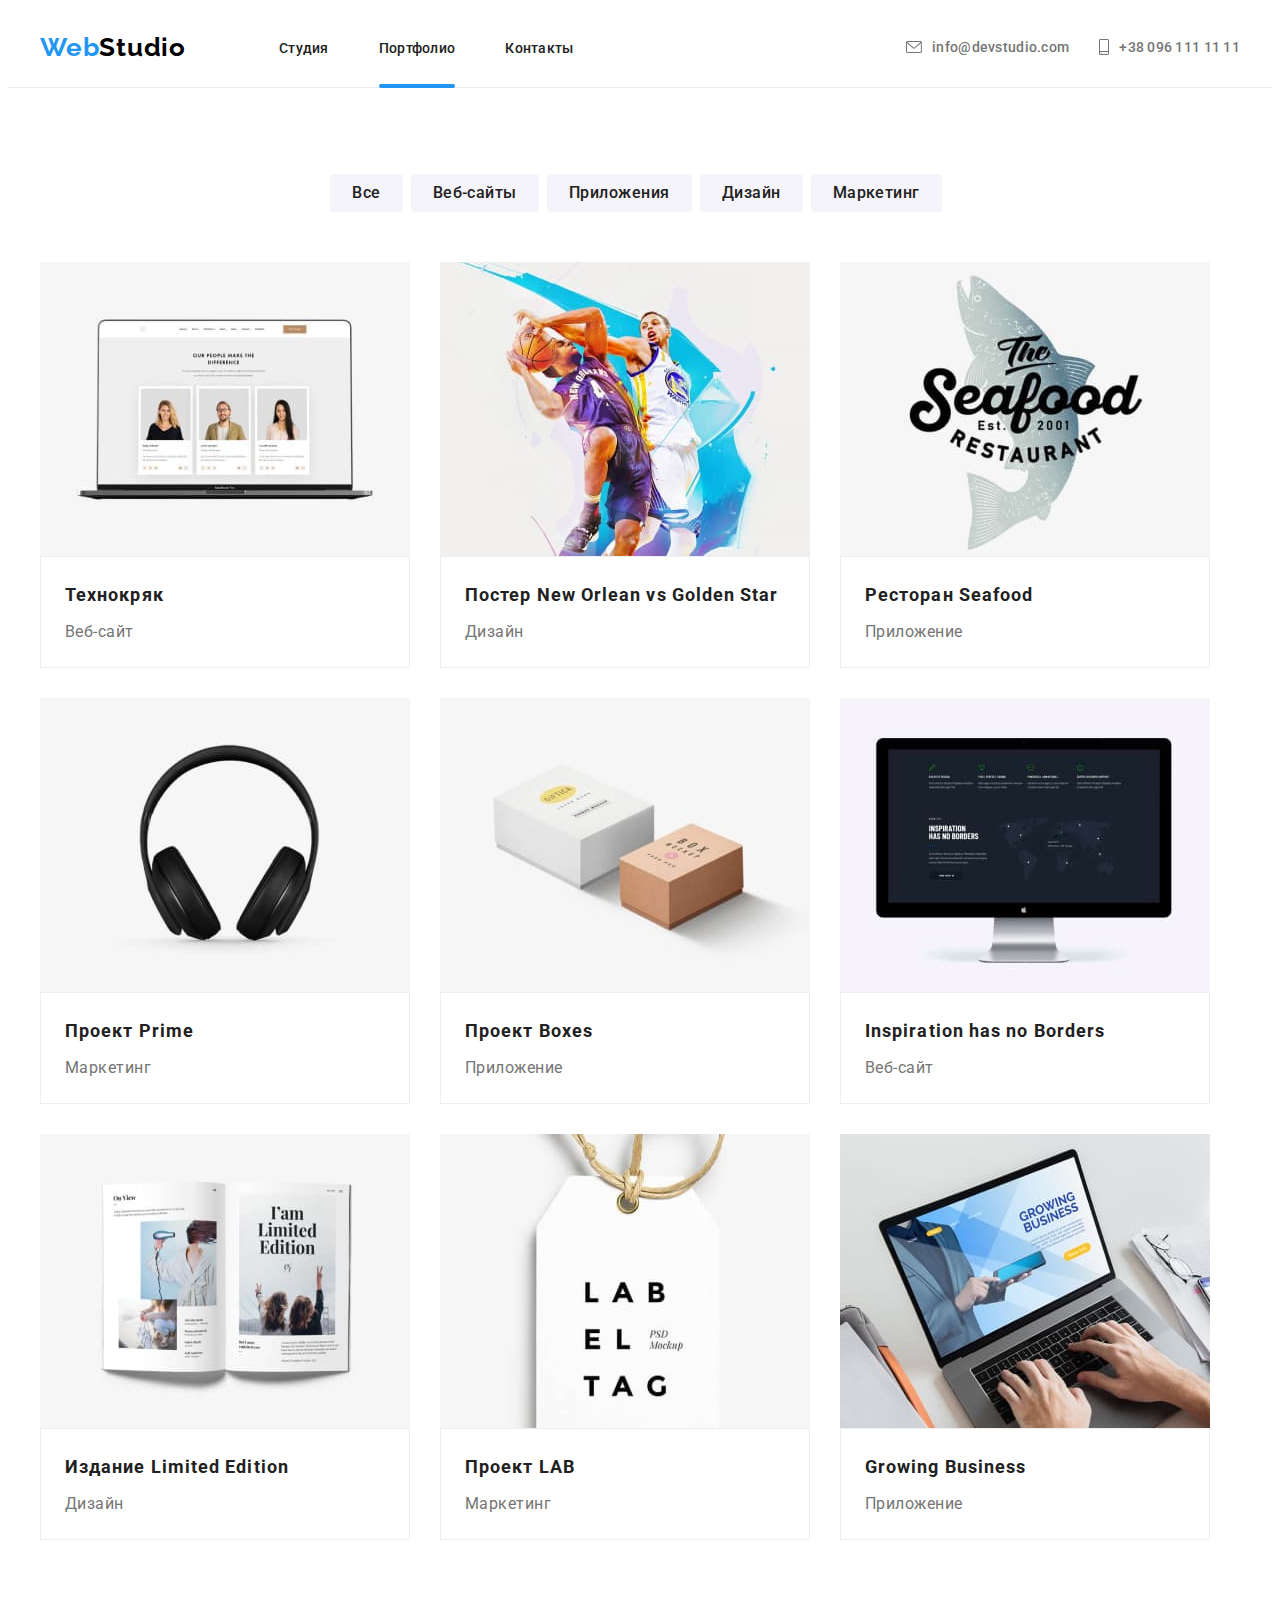
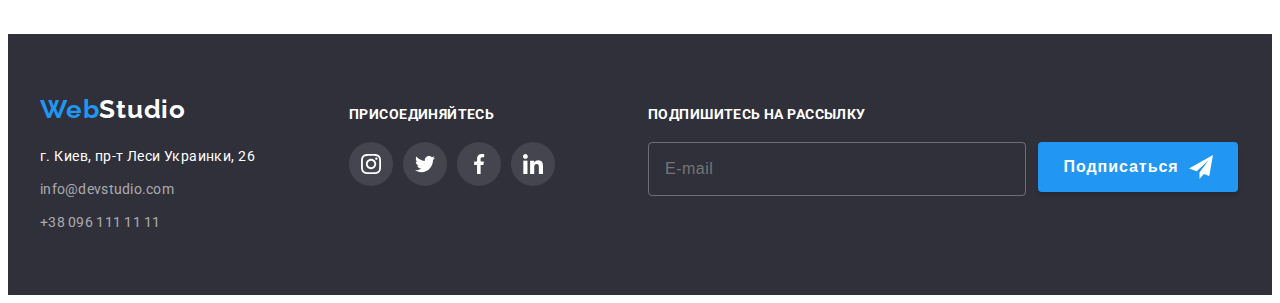
==== portfolio.html @ 7f3420d5 "markup commit" ====
<!DOCTYPE html>
<html lang="ru">
<head>
    <meta charset="UTF-8">
    <meta http-equiv="X-UA-Compatible" content="IE=edge">
    <meta name="viewport" content="width=device-width, initial-scale=1.0">
    <title>Document</title>
    <link rel="preconnect" href="https://fonts.googleapis.com">
    <link rel="preconnect" href="https://fonts.gstatic.com" crossorigin>
    <link href="https://fonts.googleapis.com/css2?family=Raleway:wght@700&family=Roboto:wght@400;500;700&display=swap"
        rel="stylesheet">
        <link rel="stylesheet" href="https://cdnjs.cloudflare.com/ajax/libs/modern-normalize/1.1.0/modern-normalize.min.css"
            integrity="sha512-wpPYUAdjBVSE4KJnH1VR1HeZfpl1ub8YT/NKx4PuQ5NmX2tKuGu6U/JRp5y+Y8XG2tV+wKQpNHVUX03MfMFn9Q=="
            crossorigin="anonymous" referrerpolicy="no-referrer" />
    <link rel="stylesheet" href="./css/portfolio.min.css" />
</head>
<body>
    <header class="header">
        <div class="container header__container">
            <a class="logo link" href="./index.html"><span class="logo__part">Web</span>Studio</a>
            <nav class="navigation">
                <ul class="nav-list list">
                    <li class="nav-list__item">
                        <a class="nav-list__link link" href="index.html">Студия</a>
                    </li>
                    <li class="nav-list__item">
                        <a class="nav-list__link nav-list__link_current link" href="portfolio.html">Портфолио</a>
                    </li>
                    <li class="nav-list__item">
                        <a class="nav-list__link link" href="">Контакты</a>
                    </li>
                </ul>
            </nav>
            <div class="header__contacts">
                <a class="header-contacts__item  link" href="mailto:info@devstudio.com">
                    <svg class="header-contacts__icon" width="16" height="12">
                        <use href="./images/icons.svg#mailbox"></use>
                    </svg>
                    info@devstudio.com
                </a>
            
                <a class="header-contacts__item link" href="tel:+380961111111">
                    <svg class="header-contacts__icon" width="10" height="16">
                        <use href="./images/icons.svg#smartphone"></use>
                    </svg>
                    +38 096 111 11 11
                </a>
            </div>
        </div>
    </header>
    <main>
    <section class="section">
        <div class="container">
            <h1 class="portfolio">Наше портфолио</h1>
                <ul class="list button-list">
                    <li class="button-list__card"><button class="button-list__button" type="button">Все</button></li>
                    <li class="button-list__card"><button class="button-list__button" type="button">Веб-сайты</button></li>
                    <li class="button-list__card"><button class="button-list__button" type="button">Приложения</button></li>
                    <li class="button-list__card"><button class="button-list__button" type="button">Дизайн</button></li>
                    <li class="button-list__card"><button class="button-list__button" type="button">Маркетинг</button></li>
                </ul>
                <ul class="list projects-list">
                    <li class="projects-list__card">
                        <div class="projects__wrapper">
                            <img src="./images/project1.jpg" alt="фото проекта" width="370" height="294">
                        <p class="projects__overlay">Технокряк это современная площадка распространения коронавируса. Компании используют эту платформу для цифрового шпионажа и атак на защищённые сервера конкурентов.</p>
                        </div>
                            <div class="project__wrapper">
                                <h2 class="project__name">Технокряк</h2>
                                <p class="project__description">Веб-сайт</p>
                            </div>
                    </li>
                    <li class="projects-list__card">
                        <div class="projects__wrapper">
                            <img src="./images/project2.jpg" alt="фото проекта" width="370" height="294">
                            <p class="projects__overlay">Lorem ipsum dolor sit amet consectetur adipisicing elit. Labore rem deleniti unde quod deserunt dolorem! In non dolores quo!</p>
                        </div>
                            <div class="project__wrapper">
                                <h2 class="project__name">Постер New Orlean vs Golden Star</h2>
                                <p class="project__description">Дизайн</p>
                            </div>
                    </li>
                    <li class="projects-list__card">
                        <div class="projects__wrapper">
                            <img src="./images/project3.jpg" alt="фото проекта" width="370" height="294">
                            <p class="projects__overlay">Lorem ipsum, dolor sit amet consectetur adipisicing elit. Aperiam vel et officiis sit ab, nostrum voluptas a totam adipisci.</p>
                        </div>
                            <div class="project__wrapper">
                                <h2 class="project__name">Ресторан Seafood</h2>
                                <p class="project__description">Приложение</p>
                            </div>
                    </li>
                    <li class="projects-list__card">
                        <div class="projects__wrapper"><img src="./images/project4.jpg" alt="фото проекта" width="370" height="294">
                            <p class="projects__overlay">Lorem ipsum dolor, sit amet consectetur adipisicing elit. Officia ipsum tempora ut quia autem expedita illo quis, culpa laborum.</p>
                        </div>
                            <div class="project__wrapper">
                                <h2 class="project__name">Проект Prime</h2>
                                <p class="project__description">Маркетинг</p>
                            </div>
                    </li>
                    <li class="projects-list__card">
                        <div class="projects__wrapper">
                            <img src="./images/project5.jpg" alt="фото проекта" width="370" height="294">
                            <p class="projects__overlay">Lorem ipsum dolor sit amet consectetur adipisicing elit. Explicabo doloremque libero magnam voluptates architecto facere illo hic dolore. At?</p>
                        </div>
                            <div class="project__wrapper">
                                <h2 class="project__name">Проект Boxes</h2>
                                <p class="project__description">Приложение</p>
                            </div>
                    </li>
                    <li class="projects-list__card">
                        <div class="projects__wrapper">
                            <img src="./images/project6.jpg" alt="фото проекта" width="370" height="294">
                            <p class="projects__overlay">Lorem ipsum dolor sit amet, consectetur adipisicing elit. Deserunt assumenda quis animi? Fuga quos praesentium voluptatibus, inventore reprehenderit earum!</p>
                        </div>
                            <div class="project__wrapper">
                                <h2 class="project__name">Inspiration has no Borders</h2>
                                <p class="project__description">Веб-сайт</p>
                            </div>
                    </li>
                    <li class="projects-list__card">
                        <div class="projects__wrapper">
                            <img src="./images/project7.jpg" alt="фото проекта" width="370" height="294">
                            <p class="projects__overlay">Lorem ipsum dolor sit amet consectetur adipisicing elit. Esse, laboriosam officiis! Officia quis quidem aperiam voluptatum dicta omnis mollitia.\</p>
                        </div>
                            <div class="project__wrapper">
                                <h2 class="project__name">Издание Limited Edition</h2>
                                <p class="project__description">Дизайн</p>
                            </div>
                    </li>
                    <li class="projects-list__card">
                        <div class="projects__wrapper">
                            <img src="./images/project8.jpg" alt="фото проекта" width="370" height="294">
                            <p class="projects__overlay">Lorem, ipsum dolor sit amet consectetur adipisicing elit. Rem tenetur odit veritatis voluptates deserunt, dolor expedita quasi voluptate voluptas?</p>
                        </div>
                            <div class="project__wrapper">
                                <h2 class="project__name">Проект LAB</h2>
                                <p class="project__description">Маркетинг</p>
                            </div>
                    </li>
                    <li class="projects-list__card">
                        <div class="projects__wrapper">
                            <img src="./images/project9.jpg" alt="фото проекта" width="370" height="294">
                            <p class="projects__overlay">Lorem ipsum dolor sit amet consectetur adipisicing elit. Dignissimos, architecto? Impedit repellat laborum deleniti atque nam. Doloribus, vitae praesentium.</p>
                        </div>
                            <div class="project__wrapper">
                                <h2 class="project__name">Growing Business</h2>
                                <p class="project__description">Приложение</p>
                            </div>
                    </li>
                </ul>
        </div>
    </section>  
    </main>
    <footer>
        <div class="footer">
            <div class="container footer__box">
                <div class="footer__left">
                    <a class="logo link footer__logo" href="./index.html"><span class="logo__part">Web</span>Studio</a>
                    <address class="footer__location">
                        <span>г. Киев, пр-т Леси Украинки, 26</span>
                        <a class="footer__contact_item link" href="mailto:info@devstudio.com">info@devstudio.com</a>
                        <a class="footer__contact_item link" href="tel:+380961111111">+38 096 111 11 11</a>
                    </adress>
                </div>
                <div class="footer__center">
                    <div class="join">
                        <p class="join__title">присоединяйтесь</p>
                    </div>
                    <div class="join__box">
                        <ul class="join__list list">
                            <li>
                                <a class="join__link" href="">
                                    <svg class="join__icon" width="20" height="20">
                                        <use href="./images/icons.svg#instagram"></use>
                                    </svg>
                                </a>
                            </li>
                            <li>
                                <a class="join__link" href="">
                                    <svg class="join__icon" width="20" height="20">
                                        <use href="./images/icons.svg#twitter"></use>
                                    </svg>
                                </a>
                            </li>
                            <li>
                                <a class="join__link" href="">
                                    <svg class="join__icon" width="20" height="20">
                                        <use href="./images/icons.svg#facebook"></use>
                                    </svg>
                                </a>
                            </li>
                            <li>
                                <a class="join__link" href="">
                                    <svg class="join__icon" width="20" height="20">
                                        <use href="./images/icons.svg#linkedin"></use>
                                    </svg>
                                </a>
                            </li>
                        </ul>
                    </div>
                </div>
                <div class="footer__right">
                    <div class="footer__form">
                    <label for="email-input-form" class="join__title footer__label">Подпишитесь на рассылку</label>
                    <input type="email" placeholder="E-mail" class="footer__input" name="email" id="email-input-form" />
                    </div>
                    <div class="footer__button_wrapper">
                        <button type="submit" class="footer__button">
                            <span>Подписаться</span>
                            <svg class="footer__button_icon" width="24" height="24">
                                <use href="./images/icons.svg#telegram-icon"></use>
                            </svg>
                        </button>
                    </div>
                </div>
            </div>
        </div>
    </footer>
</body>
</html>
---- css/portfolio.min.css ----
:root{--primary-font-family: "Roboto", sans-serif;--primary-text-color-theme-dark: #2196f3;--primary-text-color-theme-light: #212121;--secondary-text-color-theme-dark: #ffffff;--secondary-text-color-theme-light: #757575}body{font-family:"Roboto", sans-serif, "Raleway", sans-serif;color:#212121}h1,h2,h3,h4,p{margin-top:0;margin-bottom:0}ul{margin-top:0;margin-bottom:0;padding-left:0}img{display:block}address{font-style:normal}.list{list-style:none}.link{text-decoration:none}.section{padding-top:94px;padding-bottom:94px}.section__title{font-style:normal;font-weight:bold;font-size:36px;line-height:1.17;text-align:center;letter-spacing:0.03em;margin-bottom:50px}.container{width:1200px;padding-left:15px;padding-right:15px;margin-left:auto;margin-right:auto}.header{padding-top:24px;padding-bottom:24px;border-bottom:1px solid #ececec}.header__container{display:flex}.header__contacts{display:flex;align-items:center;margin-left:auto}.navigation{display:flex;align-items:center}.nav-list{display:flex;align-items:center}.nav-list__item:not(:last-child){margin-right:50px}.nav-list__link{font-style:normal;font-weight:500;font-size:14px;line-height:1.14;letter-spacing:0.02em;transition:color 250ms cubic-bezier(0.4, 0, 0.2, 1);color:inherit}.nav-list__link:hover,.nav-list__link:focus{color:var(--primary-text-color-theme-dark)}.nav-list__link_current{position:relative}.nav-list__link_current::after{content:"";height:4px;width:100%;bottom:-32px;left:0;border-radius:2px;background-color:var(--primary-text-color-theme-dark);position:absolute}.header-contacts__item{display:flex;align-items:center;font-style:normal;font-weight:500;font-size:14px;line-height:1.7;letter-spacing:0.02em;transition:color 250ms cubic-bezier(0.4, 0, 0.2, 1);color:var(--secondary-text-color-theme-light)}.header-contacts__item:hover,.header-contacts__item:focus,.header-contacts__item:hover .header-contacts__icon,.header-contacts__item:focus .header-contacts__icon{color:var(--primary-text-color-theme-dark);fill:var(--primary-text-color-theme-dark)}.header-contacts__icon{transition:fill 250ms cubic-bezier(0.4, 0, 0.2, 1);fill:var(--secondary-text-color-theme-light);margin-right:10px;margin-left:30px}.logo{font-family:"Raleway", sans-serif;margin-right:93px;letter-spacing:0.03em;font-style:normal;font-weight:bold;font-size:26px;line-height:1.19;color:#000000}.logo__part{color:var(--primary-text-color-theme-dark)}.logo{font-family:"Raleway", sans-serif;margin-right:93px;letter-spacing:0.03em;font-style:normal;font-weight:bold;font-size:26px;line-height:1.19;color:#000000}.logo__part{color:var(--primary-text-color-theme-dark)}.footer__logo{color:var(--secondary-text-color-theme-dark)}.footer{background-color:#2f303a;width:100%;padding-top:60px;padding-bottom:60px}.footer__location{display:flex;flex-direction:column;margin-top:20px;font-style:normal;font-weight:normal;font-size:14px;line-height:1.71;letter-spacing:0.03em;color:var(--secondary-text-color-theme-dark)}.footer__box{display:flex}.footer__left{display:flexbox}.footer__contact_item{margin-top:9px;font-style:normal;font-weight:400;font-size:14px;line-height:1.7;letter-spacing:0.02em;color:rgba(255,255,255,0.6)}.footer__center{display:flexbox;margin-left:70px;padding-top:12px;width:206px;height:80px}.join__list{display:flex;justify-content:space-between}.join__link{display:flex;align-items:center;justify-content:center;width:44px;height:44px;background-color:rgba(255,255,255,0.1);border-radius:50%;transition:background-color 250ms cubic-bezier(0.4, 0, 0.2, 1)}.join__link:hover>.join__icon,.join__link:focus>.join__icon{fill:var(--secondary-text-color-theme-dark)}.join__link:hover,.join__link:focus{background-color:var(--primary-text-color-theme-dark);background-image:none}.join__icon{fill:var(--secondary-text-color-theme-dark)}.join{display:flex}.join__box{display:flex;flex-direction:column;margin-top:20px}.join__title{color:#ffffff;font-style:normal;font-weight:bold;font-size:14px;line-height:16 px;letter-spacing:0.03em;text-transform:uppercase}.footer__label{display:block;margin-bottom:20px}.footer__input{display:block;padding-left:16px;border:1px solid rgba(255,255,255,0.3);border-radius:4px;background-color:transparent;width:358px;height:50px;font-style:normal;font-weight:400;font-size:16px;line-height:20px;letter-spacing:0.03em;color:rgba(255,255,255,0.6)}.footer__right{display:flex;margin-left:93px;padding-top:12px}.footer__button_wrapper{margin-top:36px;margin-left:12px}.footer__button{display:flex;justify-content:center;align-items:center;width:200px;height:50px;background-color:var(--primary-text-color-theme-dark);color:var(--secondary-text-color-theme-dark);box-shadow:0px 4px 4px rgba(0,0,0,0.15);transition:background-color 250ms cubic-bezier(0.4, 0, 0.2, 1);border-radius:4px;border:none;font-style:normal;font-weight:700;font-size:16px;line-height:30px;letter-spacing:0.06em}.footer__button:hover,.footer__button:focus{background-color:#188ce8;color:var(--secondary-text-color-theme-dark)}.footer__button_icon{fill:var(--secondary-text-color-theme-dark);margin-left:10px}.portfolio{display:none}.projects-list{display:flex;flex-wrap:wrap;margin-left:-30px;margin-top:-30px}.projects-list__card{display:block;flex-basis:calc((100%-120px) / 4);margin-top:30px;margin-left:30px;transition:box-shadow 250ms cubic-bezier(0.4, 0, 0.2, 1)}.projects-list__card:hover,.projects-list__card:focus{box-shadow:0px 1px 1px rgba(0,0,0,0.12),0px 4px 4px rgba(0,0,0,0.06),1px 4px 6px rgba(0,0,0,0.16)}.project__wrapper{border:1px solid #eeeeee;box-sizing:border-box;padding:20px 24px}.project__name{font-style:normal;font-weight:bold;font-size:18px;line-height:2;letter-spacing:0.06em;text-align:left;margin-bottom:4px}.project__description{font-style:normal;font-weight:normal;font-size:16px;line-height:1.88;letter-spacing:0.03em;color:var(--secondary-text-color-theme-light)}.projects__wrapper{position:relative;overflow:hidden}.projects__overlay{position:absolute;overflow:auto;height:100%;width:100%;top:0;left:0;font-style:normal;font-weight:400;font-size:18px;line-height:28px;letter-spacing:0.03em;color:var(--secondary-text-color-theme-dark);background-color:var(--primary-text-color-theme-dark);padding:63px 24px;transition:transform 250ms cubic-bezier(0.4, 0, 0.2, 1);transform:translateY(100%)}.projects-list__card:hover .projects__overlay{transform:translateY(0%)}.button-list{margin-bottom:50px;display:flex;flex-wrap:nowrap;justify-content:center;margin-left:-8px;margin-top:-8px}.button-list__card{align-items:center;margin-left:4px;margin-right:4px}.button-list__button{padding:6px 22px 6px 22px;font-family:inherit;font-style:normal;font-weight:500;font-size:16px;line-height:1.63;text-align:center;letter-spacing:0.03em;color:inherit;background-color:#f5f4fa;border:none;border-radius:4px;transition:background-color 250ms cubic-bezier(0.4, 0, 0.2, 1)}.button-list__button:hover,.button-list__button:focus{background-color:var(--primary-text-color-theme-dark);color:var(--secondary-text-color-theme-dark);box-shadow:0px 4px 4px rgba(0,0,0,0.25)}
/*# sourceMappingURL=portfolio.min.css.map */
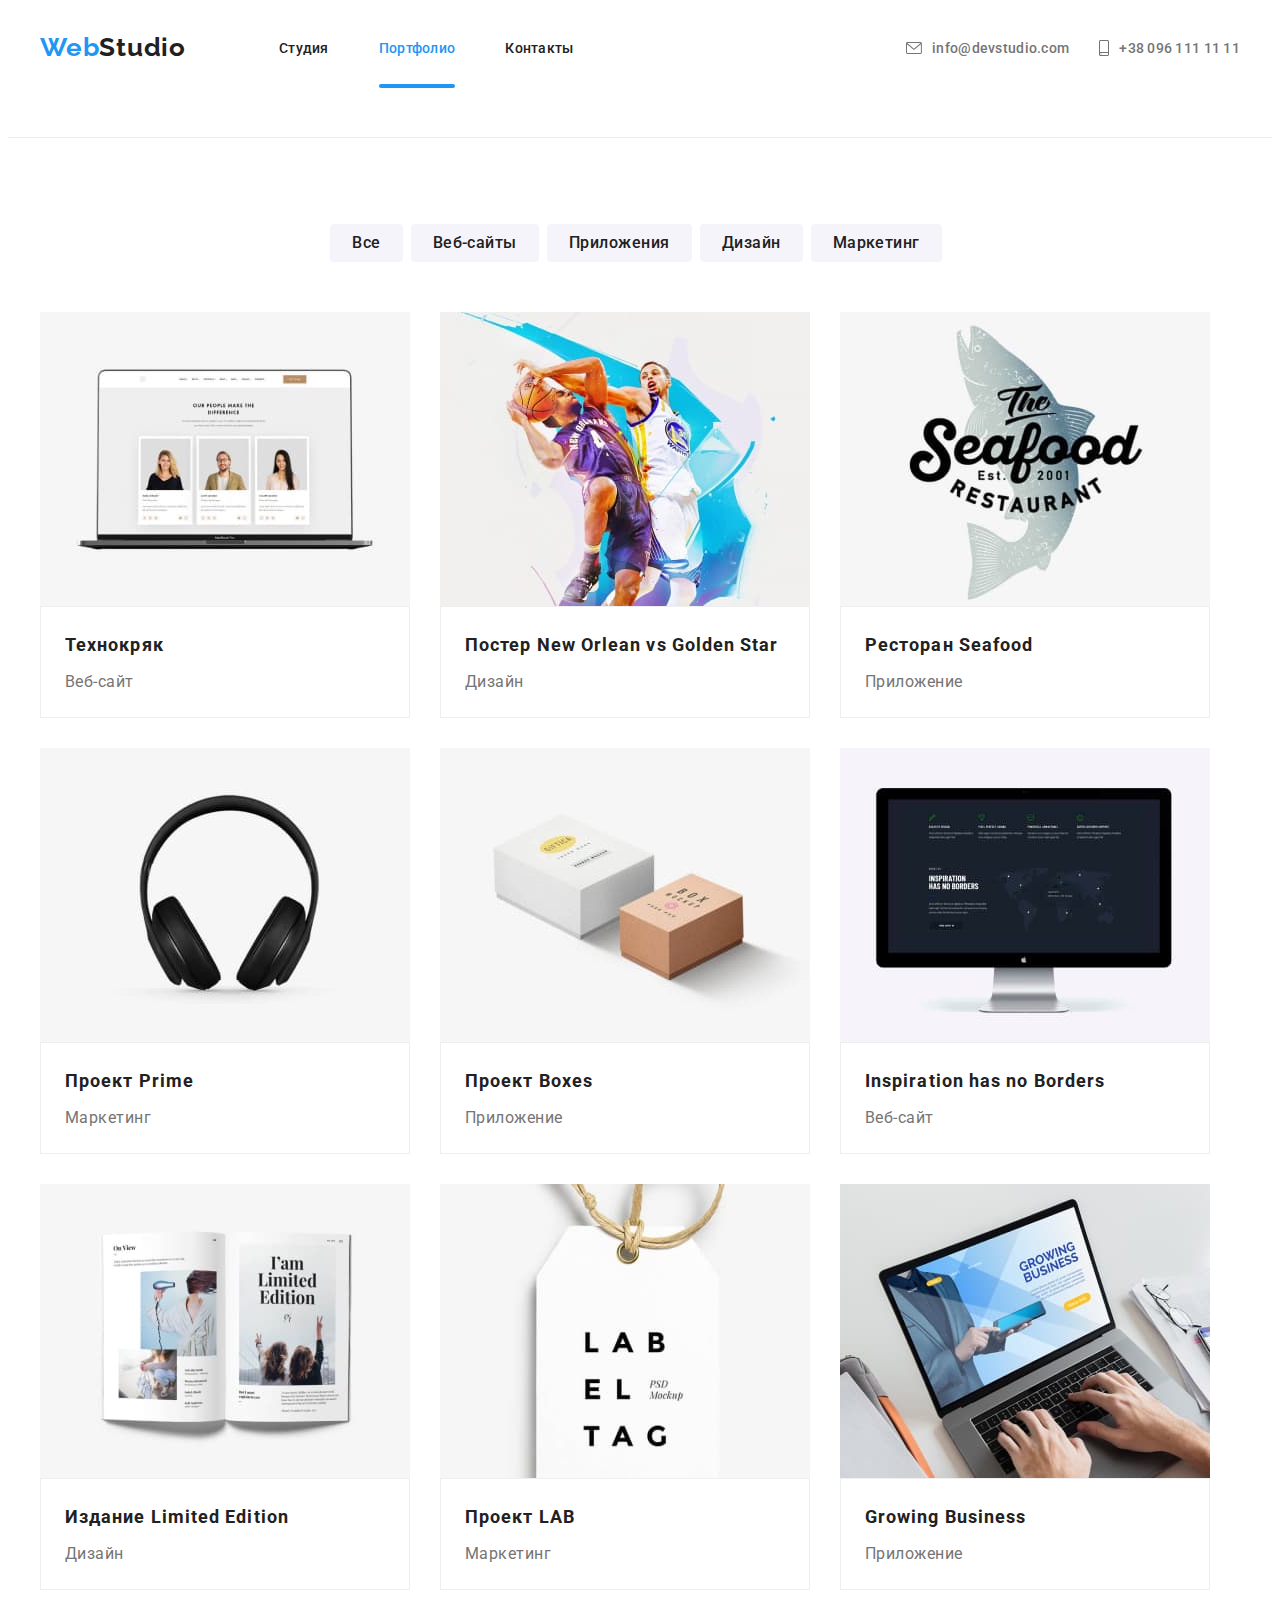
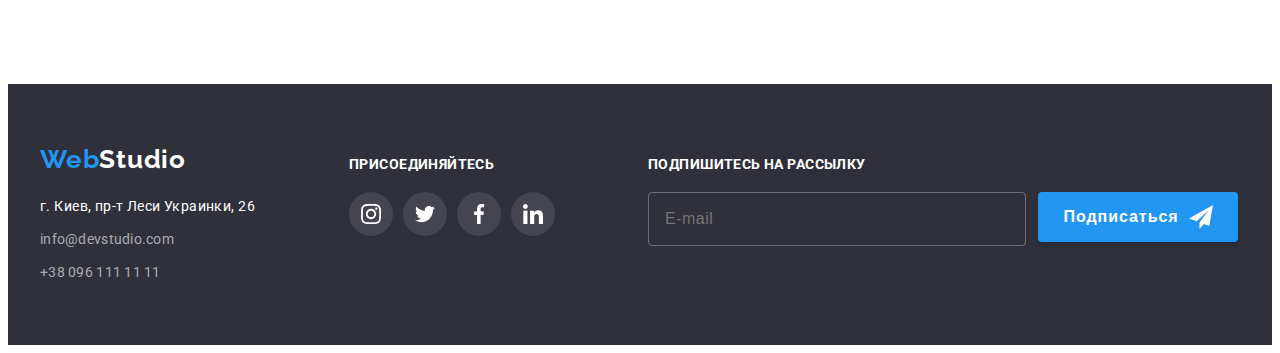
==== commit 6393a4ea: "markup commit" ====
--- a/portfolio.html
+++ b/portfolio.html
@@ -15,6 +15,7 @@
     <link rel="stylesheet" href="./css/portfolio.min.css" />
 </head>
 <body>
+    <!-- HEADER -->
     <header class="header">
         <div class="container header__container">
             <a class="logo link" href="./index.html"><span class="logo__part">Web</span>Studio</a>
@@ -31,21 +32,69 @@
                     </li>
                 </ul>
             </nav>
+            <button type="button" class="mobile-menu-button" data-menu-open>
+                <svg class="mobile-menu-button__icon">
+                    <use href="./images/icons.svg#menu-icon"></use>
+                </svg>
+            </button>
             <div class="header__contacts">
-                <a class="header-contacts__item  link" href="mailto:info@devstudio.com">
-                    <svg class="header-contacts__icon" width="16" height="12">
+                <a class="header__contacts_item link" href="mailto:info@devstudio.com">
+                    <svg class="header__contacts_icon header__contacts_email_icon">
                         <use href="./images/icons.svg#mailbox"></use>
                     </svg>
                     info@devstudio.com
                 </a>
             
-                <a class="header-contacts__item link" href="tel:+380961111111">
-                    <svg class="header-contacts__icon" width="10" height="16">
+                <a class="header__contacts_item link" href="tel:+380961111111">
+                    <svg class="header__contacts_icon header__contacts_phone_icon">
                         <use href="./images/icons.svg#smartphone"></use>
                     </svg>
                     +38 096 111 11 11
                 </a>
             </div>
+        </div>
+        <!-- BURGER MENU -->
+        <div class="mobile-menu mobile-menu_is-hidden container" data-menu>
+                <button class="mobile-menu__close_button" data-menu-close>
+                    <svg class="mobile-menu__close_icon">
+                        <use href="./images/icons.svg#menu-close-icon"></use>
+                    </svg>
+                </button>
+                <div class="mobile-menu__top">
+                    <ul class="list">
+                        <li class="mobile-menu__nav_item">
+                             <a class="mobile-menu__nav_link link" href="./index.html">Студия</a>
+                        </li>
+                        <li class="mobile-menu__nav_item">
+                            <a class="mobile-menu__nav_link current link" href="./portfolio.html">Портфолио</a>
+                        </li>
+                        <li class="mobile-menu__nav_item">
+                            <a class="mobile-menu__nav_link link" href="">Контакты</a>
+                        </li>
+                    </ul>
+                </div>
+                <div class="mobile-menu__middle">
+                    <ul class="list">
+                        <a class="mobile-menu__phone link" href="tel:+380961111111">+38 096 111 11 11</a>
+                        <a class="mobile-menu__email link" href="mailto:info@devstudio.com">info@devstudio.com</a>
+                    </ul>
+                    <div>
+                        <ul class="mobile-menu__bottom list">
+                            <li class="mobile-menu__social-item">
+                                <a class="mobile-menu__social_link link" href="">Instagram</a>
+                            </li>
+                            <li class="mobile-menu__social-item">
+                                <a class="mobile-menu__social_link link" href="">Twitter</a>
+                            </li>
+                            <li class="mobile-menu__social-item">
+                                <a class="mobile-menu__social_link link" href="">Facebook</a>
+                            </li>
+                            <li class="mobile-menu__social-item">
+                                <a class="mobile-menu__social_link link" href="">LinkedIn</a>
+                            </li>
+                        </ul>
+                    </div>
+                </div>
         </div>
     </header>
     <main>
@@ -218,5 +267,6 @@
             </div>
         </div>
     </footer>
+    <script src="./js/menu.js"></script>
 </body>
 </html>--- a/css/portfolio.min.css
+++ b/css/portfolio.min.css
@@ -1,2 +1,2 @@
-:root{--primary-font-family: "Roboto", sans-serif;--primary-text-color-theme-dark: #2196f3;--primary-text-color-theme-light: #212121;--secondary-text-color-theme-dark: #ffffff;--secondary-text-color-theme-light: #757575}body{font-family:"Roboto", sans-serif, "Raleway", sans-serif;color:#212121}h1,h2,h3,h4,p{margin-top:0;margin-bottom:0}ul{margin-top:0;margin-bottom:0;padding-left:0}img{display:block}address{font-style:normal}.list{list-style:none}.link{text-decoration:none}.section{padding-top:94px;padding-bottom:94px}.section__title{font-style:normal;font-weight:bold;font-size:36px;line-height:1.17;text-align:center;letter-spacing:0.03em;margin-bottom:50px}.container{width:1200px;padding-left:15px;padding-right:15px;margin-left:auto;margin-right:auto}.header{padding-top:24px;padding-bottom:24px;border-bottom:1px solid #ececec}.header__container{display:flex}.header__contacts{display:flex;align-items:center;margin-left:auto}.navigation{display:flex;align-items:center}.nav-list{display:flex;align-items:center}.nav-list__item:not(:last-child){margin-right:50px}.nav-list__link{font-style:normal;font-weight:500;font-size:14px;line-height:1.14;letter-spacing:0.02em;transition:color 250ms cubic-bezier(0.4, 0, 0.2, 1);color:inherit}.nav-list__link:hover,.nav-list__link:focus{color:var(--primary-text-color-theme-dark)}.nav-list__link_current{position:relative}.nav-list__link_current::after{content:"";height:4px;width:100%;bottom:-32px;left:0;border-radius:2px;background-color:var(--primary-text-color-theme-dark);position:absolute}.header-contacts__item{display:flex;align-items:center;font-style:normal;font-weight:500;font-size:14px;line-height:1.7;letter-spacing:0.02em;transition:color 250ms cubic-bezier(0.4, 0, 0.2, 1);color:var(--secondary-text-color-theme-light)}.header-contacts__item:hover,.header-contacts__item:focus,.header-contacts__item:hover .header-contacts__icon,.header-contacts__item:focus .header-contacts__icon{color:var(--primary-text-color-theme-dark);fill:var(--primary-text-color-theme-dark)}.header-contacts__icon{transition:fill 250ms cubic-bezier(0.4, 0, 0.2, 1);fill:var(--secondary-text-color-theme-light);margin-right:10px;margin-left:30px}.logo{font-family:"Raleway", sans-serif;margin-right:93px;letter-spacing:0.03em;font-style:normal;font-weight:bold;font-size:26px;line-height:1.19;color:#000000}.logo__part{color:var(--primary-text-color-theme-dark)}.logo{font-family:"Raleway", sans-serif;margin-right:93px;letter-spacing:0.03em;font-style:normal;font-weight:bold;font-size:26px;line-height:1.19;color:#000000}.logo__part{color:var(--primary-text-color-theme-dark)}.footer__logo{color:var(--secondary-text-color-theme-dark)}.footer{background-color:#2f303a;width:100%;padding-top:60px;padding-bottom:60px}.footer__location{display:flex;flex-direction:column;margin-top:20px;font-style:normal;font-weight:normal;font-size:14px;line-height:1.71;letter-spacing:0.03em;color:var(--secondary-text-color-theme-dark)}.footer__box{display:flex}.footer__left{display:flexbox}.footer__contact_item{margin-top:9px;font-style:normal;font-weight:400;font-size:14px;line-height:1.7;letter-spacing:0.02em;color:rgba(255,255,255,0.6)}.footer__center{display:flexbox;margin-left:70px;padding-top:12px;width:206px;height:80px}.join__list{display:flex;justify-content:space-between}.join__link{display:flex;align-items:center;justify-content:center;width:44px;height:44px;background-color:rgba(255,255,255,0.1);border-radius:50%;transition:background-color 250ms cubic-bezier(0.4, 0, 0.2, 1)}.join__link:hover>.join__icon,.join__link:focus>.join__icon{fill:var(--secondary-text-color-theme-dark)}.join__link:hover,.join__link:focus{background-color:var(--primary-text-color-theme-dark);background-image:none}.join__icon{fill:var(--secondary-text-color-theme-dark)}.join{display:flex}.join__box{display:flex;flex-direction:column;margin-top:20px}.join__title{color:#ffffff;font-style:normal;font-weight:bold;font-size:14px;line-height:16 px;letter-spacing:0.03em;text-transform:uppercase}.footer__label{display:block;margin-bottom:20px}.footer__input{display:block;padding-left:16px;border:1px solid rgba(255,255,255,0.3);border-radius:4px;background-color:transparent;width:358px;height:50px;font-style:normal;font-weight:400;font-size:16px;line-height:20px;letter-spacing:0.03em;color:rgba(255,255,255,0.6)}.footer__right{display:flex;margin-left:93px;padding-top:12px}.footer__button_wrapper{margin-top:36px;margin-left:12px}.footer__button{display:flex;justify-content:center;align-items:center;width:200px;height:50px;background-color:var(--primary-text-color-theme-dark);color:var(--secondary-text-color-theme-dark);box-shadow:0px 4px 4px rgba(0,0,0,0.15);transition:background-color 250ms cubic-bezier(0.4, 0, 0.2, 1);border-radius:4px;border:none;font-style:normal;font-weight:700;font-size:16px;line-height:30px;letter-spacing:0.06em}.footer__button:hover,.footer__button:focus{background-color:#188ce8;color:var(--secondary-text-color-theme-dark)}.footer__button_icon{fill:var(--secondary-text-color-theme-dark);margin-left:10px}.portfolio{display:none}.projects-list{display:flex;flex-wrap:wrap;margin-left:-30px;margin-top:-30px}.projects-list__card{display:block;flex-basis:calc((100%-120px) / 4);margin-top:30px;margin-left:30px;transition:box-shadow 250ms cubic-bezier(0.4, 0, 0.2, 1)}.projects-list__card:hover,.projects-list__card:focus{box-shadow:0px 1px 1px rgba(0,0,0,0.12),0px 4px 4px rgba(0,0,0,0.06),1px 4px 6px rgba(0,0,0,0.16)}.project__wrapper{border:1px solid #eeeeee;box-sizing:border-box;padding:20px 24px}.project__name{font-style:normal;font-weight:bold;font-size:18px;line-height:2;letter-spacing:0.06em;text-align:left;margin-bottom:4px}.project__description{font-style:normal;font-weight:normal;font-size:16px;line-height:1.88;letter-spacing:0.03em;color:var(--secondary-text-color-theme-light)}.projects__wrapper{position:relative;overflow:hidden}.projects__overlay{position:absolute;overflow:auto;height:100%;width:100%;top:0;left:0;font-style:normal;font-weight:400;font-size:18px;line-height:28px;letter-spacing:0.03em;color:var(--secondary-text-color-theme-dark);background-color:var(--primary-text-color-theme-dark);padding:63px 24px;transition:transform 250ms cubic-bezier(0.4, 0, 0.2, 1);transform:translateY(100%)}.projects-list__card:hover .projects__overlay{transform:translateY(0%)}.button-list{margin-bottom:50px;display:flex;flex-wrap:nowrap;justify-content:center;margin-left:-8px;margin-top:-8px}.button-list__card{align-items:center;margin-left:4px;margin-right:4px}.button-list__button{padding:6px 22px 6px 22px;font-family:inherit;font-style:normal;font-weight:500;font-size:16px;line-height:1.63;text-align:center;letter-spacing:0.03em;color:inherit;background-color:#f5f4fa;border:none;border-radius:4px;transition:background-color 250ms cubic-bezier(0.4, 0, 0.2, 1)}.button-list__button:hover,.button-list__button:focus{background-color:var(--primary-text-color-theme-dark);color:var(--secondary-text-color-theme-dark);box-shadow:0px 4px 4px rgba(0,0,0,0.25)}
+:root{--primary-font-family: "Roboto", sans-serif;--primary-text-color-theme-dark: #2196f3;--primary-text-color-theme-light: #212121;--secondary-text-color-theme-dark: #ffffff;--secondary-text-color-theme-light: #757575;--container-items: 1}body{font-family:"Roboto", sans-serif, "Raleway", sans-serif;color:#212121}h1,h2,h3,h4,p{margin-top:0;margin-bottom:0}ul{margin-top:0;margin-bottom:0;padding-left:0}img{display:block}address{font-style:normal}.list{list-style:none}.link{text-decoration:none}.section{padding-top:60px;padding-bottom:60px;min-width:320px}@media screen and (min-width: 1200px){.section{padding-top:94px;padding-bottom:94px}}.section__title{font-style:normal;font-weight:bold;font-size:36px;line-height:1.17;text-align:center;letter-spacing:0.03em;margin-bottom:50px}img{display:block;max-width:100%;height:auto;width:100%}.img-no-gap{display:block}.container{min-width:320px;margin-left:auto;margin-right:auto;padding:0 calc(30px / 2)}@media screen and (min-width: 480px){.container{width:480px}}@media screen and (min-width: 768px){.container{width:768px}}@media screen and (min-width: 1200px){.container{width:1200px}}@media screen and (min-width: 768px){.mobile-menu{display:none}.mobile-menu-button{display:none}}.header{padding-top:16px;padding-bottom:16px;border-bottom:1px solid #ececec;background-color:var(--secondary-text-color-theme-dark)}@media screen and (min-width: 768px){.header{padding:0;height:80px}}@media screen and (min-width: 1200px){.header{padding-top:24px;padding-bottom:25px}}.header__container{display:flex;justify-content:space-between;align-items:center}.navigation{display:flex;align-items:center}@media screen and (min-width: 768px){.navigation{margin-top:32px;margin-bottom:32px}}@media screen and (min-width: 1200px){.navigation{margin-top:0px;margin-bottom:0px}}.nav-list{display:none}.nav-list__item:not(:last-child){margin-right:50px}@media screen and (min-width: 768px){.nav-list{display:flex;align-items:center}}.nav-list__link{font-style:normal;font-weight:500;font-size:14px;line-height:16px;letter-spacing:0.02em;transition:color 250ms cubic-bezier(0.4, 0, 0.2, 1);color:var(--primary-text-color-theme-light)}.nav-list__link:hover,.nav-list__link:focus{color:var(--primary-text-color-theme-dark)}.nav-list__link_current{position:relative;color:var(--primary-text-color-theme-dark)}.nav-list__link_current::after{content:"";position:absolute;left:0;height:4px;width:100%;bottom:-30px;border-radius:2px;background-color:var(--primary-text-color-theme-dark)}@media screen and (min-width: 1200px){.nav-list__link::after{bottom:-32px}}.header__contacts{display:none}@media screen and (min-width: 768px){.header__contacts{display:flex;flex-direction:column}.header__contacts_email_icon{width:14px;height:10px;margin-right:10px;fill:var(--secondary-text-color-theme-light)}.header__contacts_phone_icon{width:10px;height:14px;margin-right:10px;fill:var(--secondary-text-color-theme-light)}.header__contacts_item{display:flex;align-items:center;font-weight:500;font-size:12px;line-height:14px;letter-spacing:0.02em;color:var(--secondary-text-color-theme-light)}.header__contacts_item:not(:last-child){margin-bottom:10px}}@media screen and (min-width: 1200px){.header__contacts{flex-direction:row;display:flex;align-items:center;margin-left:auto}.header__contacts_item{font-size:14px;line-height:16px;transition:color 250ms cubic-bezier(0.4, 0, 0.2, 1),fill 250ms cubic-bezier(0.4, 0, 0.2, 1)}.header__contacts_item:hover,.header__contacts_item:focus,.header__contacts_item:hover .header__contacts_icon,.header__contacts_item:focus .header__contacts_icon{color:var(--primary-text-color-theme-dark);fill:var(--primary-text-color-theme-dark)}.header__contacts_item:not(:last-child){margin-right:30px}.header__contacts_item:first-child{margin-bottom:0}.header__contacts_email_icon{width:16px;height:12px}.header__contacts_phone_icon{width:10px;height:16px}}.mobile-menu-button{display:flex;align-items:center;justify-content:center;position:absolute;top:10px;right:15px;width:40px;height:40px;background-color:transparent;border:none;padding:0;line-height:0}.mobile-menu-button .mobile-menu-button__icon{fill:var(--primary-text-color-theme-light);transition:fill 250ms cubic-bezier(0.4, 0, 0.2, 1)}.mobile-menu-button .mobile-menu-button__icon:hover,.mobile-menu-button .mobile-menu-button__icon:focus{fill:var(--primary-text-color-theme-dark)}@media screen and (min-width: 768px){.mobile-menu-button{display:none}}.mobile-menu__close_button{display:flex;align-items:center;justify-content:center;position:absolute;top:10px;right:15px;width:40px;height:40px;background-color:transparent;border:none;padding:0;line-height:0}.mobile-menu__close_icon{fill:var(--primary-text-color-theme-light);transition:fill 250ms cubic-bezier(0.4, 0, 0.2, 1)}.mobile-menu__close_icon:hover,.mobile-menu__close_icon:focus{fill:var(--primary-text-color-theme-dark)}.mobile-menu{display:flex;flex-direction:column;position:fixed;z-index:10;top:0;left:0;width:100vw;min-width:320px;height:100vh;min-height:100%;padding:48px 40px;overflow:auto;transition:opacity 250ms cubic-bezier(0.4, 0, 0.2, 1),visibility 250ms cubic-bezier(0.4, 0, 0.2, 1);background-color:var(--secondary-text-color-theme-dark)}.mobile-menu_is-hidden{opacity:0;visibility:hidden;pointer-events:none}.mobile-menu__top{margin-right:auto}.mobile-menu__nav_item:not(:last-child){margin-bottom:32px}.mobile-menu__nav_link{font-style:normal;font-weight:500;font-size:40px;line-height:47px;letter-spacing:0.02em;color:var(--primary-text-color-theme-light);transition:color 250ms cubic-bezier(0.4, 0, 0.2, 1)}.mobile-menu__nav_link.current{color:var(--primary-text-color-theme-dark)}.mobile-menu__middle{margin-top:auto;margin-right:auto}.mobile-menu__phone{display:block;font-weight:500;font-size:34px;line-height:40px;letter-spacing:0.02em;margin-bottom:32px;color:var(--primary-text-color-theme-dark)}.mobile-menu__email{display:block;font-weight:500;font-size:24px;line-height:28px;letter-spacing:0.02em;margin-bottom:64px;color:var(--secondary-text-color-theme-light)}.mobile-menu__bottom{display:flex}.mobile-menu__social-item:not(:last-child){border-right:1px solid rgba(33,33,33,0.2);padding-right:10px}.mobile-menu__social-item:not(:first-child){padding-left:10px}.mobile-menu__social_link{font-style:normal;font-weight:500;font-size:18px;line-height:22px;letter-spacing:0.02em;color:var(--primary-text-color-theme-dark)}.logo{font-family:'Raleway';font-weight:700;font-size:24px;line-height:28px;letter-spacing:0.03em;color:var(--primary-text-color-theme-light)}@media screen and (min-width: 1200px){.logo{margin-right:93px;font-size:26px;line-height:31px}}.logo__part{color:var(--primary-text-color-theme-dark)}.logo{font-family:'Raleway';font-weight:700;font-size:24px;line-height:28px;letter-spacing:0.03em;color:var(--primary-text-color-theme-light)}@media screen and (min-width: 1200px){.logo{margin-right:93px;font-size:26px;line-height:31px}}.logo__part{color:var(--primary-text-color-theme-dark)}.footer__logo{color:var(--secondary-text-color-theme-dark)}.footer{background-color:#2f303a;width:100%;padding-top:60px;padding-bottom:60px}.footer__location{display:flex;flex-direction:column;margin-top:20px;font-style:normal;font-weight:normal;font-size:14px;line-height:1.71;letter-spacing:0.03em;color:var(--secondary-text-color-theme-dark)}.footer__box{display:flex}.footer__left{display:flexbox}.footer__contact_item{margin-top:9px;font-style:normal;font-weight:400;font-size:14px;line-height:1.7;letter-spacing:0.02em;color:rgba(255,255,255,0.6)}.footer__center{display:flexbox;margin-left:70px;padding-top:12px;width:206px;height:80px}.join__list{display:flex;justify-content:space-between}.join__link{display:flex;align-items:center;justify-content:center;width:44px;height:44px;background-color:rgba(255,255,255,0.1);border-radius:50%;transition:background-color 250ms cubic-bezier(0.4, 0, 0.2, 1)}.join__link:hover>.join__icon,.join__link:focus>.join__icon{fill:var(--secondary-text-color-theme-dark)}.join__link:hover,.join__link:focus{background-color:var(--primary-text-color-theme-dark);background-image:none}.join__icon{fill:var(--secondary-text-color-theme-dark)}.join{display:flex}.join__box{display:flex;flex-direction:column;margin-top:20px}.join__title{color:#ffffff;font-style:normal;font-weight:bold;font-size:14px;line-height:16 px;letter-spacing:0.03em;text-transform:uppercase}.footer__label{display:block;margin-bottom:20px}.footer__input{display:block;padding-left:16px;border:1px solid rgba(255,255,255,0.3);border-radius:4px;background-color:transparent;width:358px;height:50px;font-style:normal;font-weight:400;font-size:16px;line-height:20px;letter-spacing:0.03em;color:rgba(255,255,255,0.6)}.footer__right{display:flex;margin-left:93px;padding-top:12px}.footer__button_wrapper{margin-top:36px;margin-left:12px}.footer__button{display:flex;justify-content:center;align-items:center;width:200px;height:50px;background-color:var(--primary-text-color-theme-dark);color:var(--secondary-text-color-theme-dark);box-shadow:0px 4px 4px rgba(0,0,0,0.15);transition:background-color 250ms cubic-bezier(0.4, 0, 0.2, 1);border-radius:4px;border:none;font-style:normal;font-weight:700;font-size:16px;line-height:30px;letter-spacing:0.06em}.footer__button:hover,.footer__button:focus{background-color:#188ce8;color:var(--secondary-text-color-theme-dark)}.footer__button_icon{fill:var(--secondary-text-color-theme-dark);margin-left:10px}.portfolio{display:none}.projects-list{display:flex;flex-wrap:wrap;margin-left:-30px;margin-top:-30px}.projects-list__card{display:block;flex-basis:calc((100%-120px) / 4);margin-top:30px;margin-left:30px;transition:box-shadow 250ms cubic-bezier(0.4, 0, 0.2, 1)}.projects-list__card:hover,.projects-list__card:focus{box-shadow:0px 1px 1px rgba(0,0,0,0.12),0px 4px 4px rgba(0,0,0,0.06),1px 4px 6px rgba(0,0,0,0.16)}.project__wrapper{border:1px solid #eeeeee;box-sizing:border-box;padding:20px 24px}.project__name{font-style:normal;font-weight:bold;font-size:18px;line-height:2;letter-spacing:0.06em;text-align:left;margin-bottom:4px}.project__description{font-style:normal;font-weight:normal;font-size:16px;line-height:1.88;letter-spacing:0.03em;color:var(--secondary-text-color-theme-light)}.projects__wrapper{position:relative;overflow:hidden}.projects__overlay{position:absolute;overflow:auto;height:100%;width:100%;top:0;left:0;font-style:normal;font-weight:400;font-size:18px;line-height:28px;letter-spacing:0.03em;color:var(--secondary-text-color-theme-dark);background-color:var(--primary-text-color-theme-dark);padding:63px 24px;transition:transform 250ms cubic-bezier(0.4, 0, 0.2, 1);transform:translateY(100%)}.projects-list__card:hover .projects__overlay{transform:translateY(0%)}.button-list{margin-bottom:50px;display:flex;flex-wrap:nowrap;justify-content:center;margin-left:-8px;margin-top:-8px}.button-list__card{align-items:center;margin-left:4px;margin-right:4px}.button-list__button{padding:6px 22px 6px 22px;font-family:inherit;font-style:normal;font-weight:500;font-size:16px;line-height:1.63;text-align:center;letter-spacing:0.03em;color:inherit;background-color:#f5f4fa;border:none;border-radius:4px;transition:background-color 250ms cubic-bezier(0.4, 0, 0.2, 1)}.button-list__button:hover,.button-list__button:focus{background-color:var(--primary-text-color-theme-dark);color:var(--secondary-text-color-theme-dark);box-shadow:0px 4px 4px rgba(0,0,0,0.25)}
 /*# sourceMappingURL=portfolio.min.css.map */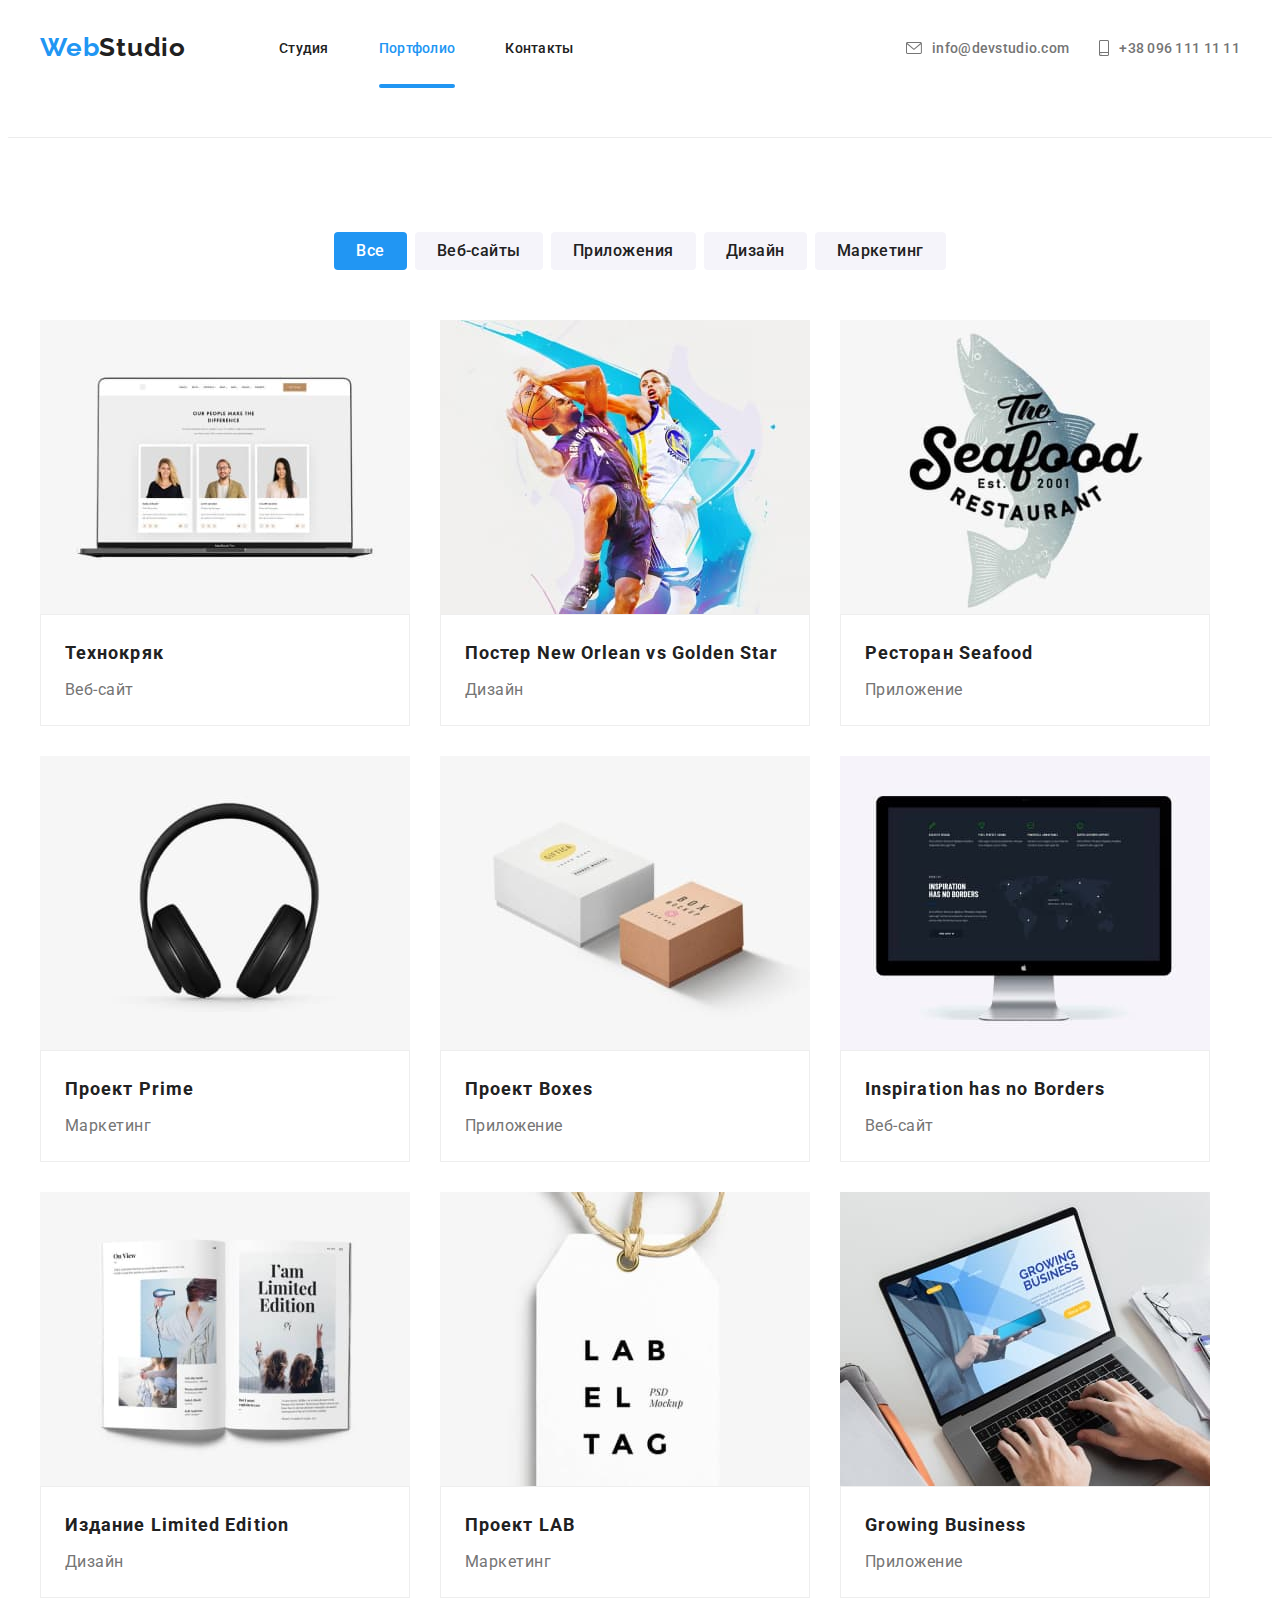
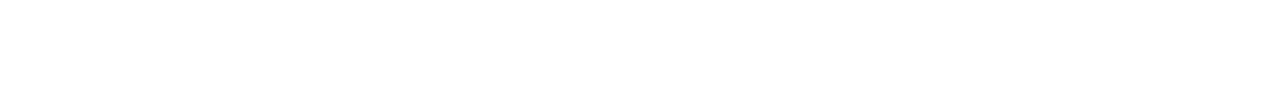
==== commit a450de7d: "portfolio markup" ====
--- a/portfolio.html
+++ b/portfolio.html
@@ -1,208 +1,338 @@
 <!DOCTYPE html>
 <html lang="ru">
-<head>
-    <meta charset="UTF-8">
-    <meta http-equiv="X-UA-Compatible" content="IE=edge">
-    <meta name="viewport" content="width=device-width, initial-scale=1.0">
-    <title>Document</title>
-    <link rel="preconnect" href="https://fonts.googleapis.com">
-    <link rel="preconnect" href="https://fonts.gstatic.com" crossorigin>
-    <link href="https://fonts.googleapis.com/css2?family=Raleway:wght@700&family=Roboto:wght@400;500;700&display=swap"
-        rel="stylesheet">
-        <link rel="stylesheet" href="https://cdnjs.cloudflare.com/ajax/libs/modern-normalize/1.1.0/modern-normalize.min.css"
-            integrity="sha512-wpPYUAdjBVSE4KJnH1VR1HeZfpl1ub8YT/NKx4PuQ5NmX2tKuGu6U/JRp5y+Y8XG2tV+wKQpNHVUX03MfMFn9Q=="
-            crossorigin="anonymous" referrerpolicy="no-referrer" />
-    <link rel="stylesheet" href="./css/portfolio.min.css" />
-</head>
-<body>
-    <!-- HEADER -->
-    <header class="header">
-        <div class="container header__container">
-            <a class="logo link" href="./index.html"><span class="logo__part">Web</span>Studio</a>
-            <nav class="navigation">
-                <ul class="nav-list list">
-                    <li class="nav-list__item">
-                        <a class="nav-list__link link" href="index.html">Студия</a>
-                    </li>
-                    <li class="nav-list__item">
-                        <a class="nav-list__link nav-list__link_current link" href="portfolio.html">Портфолио</a>
-                    </li>
-                    <li class="nav-list__item">
-                        <a class="nav-list__link link" href="">Контакты</a>
-                    </li>
-                </ul>
-            </nav>
-            <button type="button" class="mobile-menu-button" data-menu-open>
-                <svg class="mobile-menu-button__icon">
-                    <use href="./images/icons.svg#menu-icon"></use>
-                </svg>
-            </button>
-            <div class="header__contacts">
-                <a class="header__contacts_item link" href="mailto:info@devstudio.com">
-                    <svg class="header__contacts_icon header__contacts_email_icon">
-                        <use href="./images/icons.svg#mailbox"></use>
-                    </svg>
-                    info@devstudio.com
-                </a>
-            
-                <a class="header__contacts_item link" href="tel:+380961111111">
-                    <svg class="header__contacts_icon header__contacts_phone_icon">
-                        <use href="./images/icons.svg#smartphone"></use>
-                    </svg>
-                    +38 096 111 11 11
-                </a>
-            </div>
-        </div>
-        <!-- BURGER MENU -->
-        <div class="mobile-menu mobile-menu_is-hidden container" data-menu>
-                <button class="mobile-menu__close_button" data-menu-close>
-                    <svg class="mobile-menu__close_icon">
-                        <use href="./images/icons.svg#menu-close-icon"></use>
-                    </svg>
-                </button>
-                <div class="mobile-menu__top">
-                    <ul class="list">
-                        <li class="mobile-menu__nav_item">
-                             <a class="mobile-menu__nav_link link" href="./index.html">Студия</a>
-                        </li>
-                        <li class="mobile-menu__nav_item">
-                            <a class="mobile-menu__nav_link current link" href="./portfolio.html">Портфолио</a>
-                        </li>
-                        <li class="mobile-menu__nav_item">
-                            <a class="mobile-menu__nav_link link" href="">Контакты</a>
-                        </li>
-                    </ul>
-                </div>
-                <div class="mobile-menu__middle">
-                    <ul class="list">
-                        <a class="mobile-menu__phone link" href="tel:+380961111111">+38 096 111 11 11</a>
-                        <a class="mobile-menu__email link" href="mailto:info@devstudio.com">info@devstudio.com</a>
-                    </ul>
-                    <div>
-                        <ul class="mobile-menu__bottom list">
-                            <li class="mobile-menu__social-item">
-                                <a class="mobile-menu__social_link link" href="">Instagram</a>
-                            </li>
-                            <li class="mobile-menu__social-item">
-                                <a class="mobile-menu__social_link link" href="">Twitter</a>
-                            </li>
-                            <li class="mobile-menu__social-item">
-                                <a class="mobile-menu__social_link link" href="">Facebook</a>
-                            </li>
-                            <li class="mobile-menu__social-item">
-                                <a class="mobile-menu__social_link link" href="">LinkedIn</a>
-                            </li>
-                        </ul>
-                    </div>
-                </div>
-        </div>
-    </header>
-    <main>
-    <section class="section">
-        <div class="container">
-            <h1 class="portfolio">Наше портфолио</h1>
-                <ul class="list button-list">
-                    <li class="button-list__card"><button class="button-list__button" type="button">Все</button></li>
-                    <li class="button-list__card"><button class="button-list__button" type="button">Веб-сайты</button></li>
-                    <li class="button-list__card"><button class="button-list__button" type="button">Приложения</button></li>
-                    <li class="button-list__card"><button class="button-list__button" type="button">Дизайн</button></li>
-                    <li class="button-list__card"><button class="button-list__button" type="button">Маркетинг</button></li>
-                </ul>
-                <ul class="list projects-list">
-                    <li class="projects-list__card">
-                        <div class="projects__wrapper">
-                            <img src="./images/project1.jpg" alt="фото проекта" width="370" height="294">
-                        <p class="projects__overlay">Технокряк это современная площадка распространения коронавируса. Компании используют эту платформу для цифрового шпионажа и атак на защищённые сервера конкурентов.</p>
-                        </div>
-                            <div class="project__wrapper">
-                                <h2 class="project__name">Технокряк</h2>
-                                <p class="project__description">Веб-сайт</p>
-                            </div>
-                    </li>
-                    <li class="projects-list__card">
-                        <div class="projects__wrapper">
-                            <img src="./images/project2.jpg" alt="фото проекта" width="370" height="294">
-                            <p class="projects__overlay">Lorem ipsum dolor sit amet consectetur adipisicing elit. Labore rem deleniti unde quod deserunt dolorem! In non dolores quo!</p>
-                        </div>
-                            <div class="project__wrapper">
-                                <h2 class="project__name">Постер New Orlean vs Golden Star</h2>
-                                <p class="project__description">Дизайн</p>
-                            </div>
-                    </li>
-                    <li class="projects-list__card">
-                        <div class="projects__wrapper">
-                            <img src="./images/project3.jpg" alt="фото проекта" width="370" height="294">
-                            <p class="projects__overlay">Lorem ipsum, dolor sit amet consectetur adipisicing elit. Aperiam vel et officiis sit ab, nostrum voluptas a totam adipisci.</p>
-                        </div>
-                            <div class="project__wrapper">
-                                <h2 class="project__name">Ресторан Seafood</h2>
-                                <p class="project__description">Приложение</p>
-                            </div>
-                    </li>
-                    <li class="projects-list__card">
-                        <div class="projects__wrapper"><img src="./images/project4.jpg" alt="фото проекта" width="370" height="294">
-                            <p class="projects__overlay">Lorem ipsum dolor, sit amet consectetur adipisicing elit. Officia ipsum tempora ut quia autem expedita illo quis, culpa laborum.</p>
-                        </div>
-                            <div class="project__wrapper">
-                                <h2 class="project__name">Проект Prime</h2>
-                                <p class="project__description">Маркетинг</p>
-                            </div>
-                    </li>
-                    <li class="projects-list__card">
-                        <div class="projects__wrapper">
-                            <img src="./images/project5.jpg" alt="фото проекта" width="370" height="294">
-                            <p class="projects__overlay">Lorem ipsum dolor sit amet consectetur adipisicing elit. Explicabo doloremque libero magnam voluptates architecto facere illo hic dolore. At?</p>
-                        </div>
-                            <div class="project__wrapper">
-                                <h2 class="project__name">Проект Boxes</h2>
-                                <p class="project__description">Приложение</p>
-                            </div>
-                    </li>
-                    <li class="projects-list__card">
-                        <div class="projects__wrapper">
-                            <img src="./images/project6.jpg" alt="фото проекта" width="370" height="294">
-                            <p class="projects__overlay">Lorem ipsum dolor sit amet, consectetur adipisicing elit. Deserunt assumenda quis animi? Fuga quos praesentium voluptatibus, inventore reprehenderit earum!</p>
-                        </div>
-                            <div class="project__wrapper">
-                                <h2 class="project__name">Inspiration has no Borders</h2>
-                                <p class="project__description">Веб-сайт</p>
-                            </div>
-                    </li>
-                    <li class="projects-list__card">
-                        <div class="projects__wrapper">
-                            <img src="./images/project7.jpg" alt="фото проекта" width="370" height="294">
-                            <p class="projects__overlay">Lorem ipsum dolor sit amet consectetur adipisicing elit. Esse, laboriosam officiis! Officia quis quidem aperiam voluptatum dicta omnis mollitia.\</p>
-                        </div>
-                            <div class="project__wrapper">
-                                <h2 class="project__name">Издание Limited Edition</h2>
-                                <p class="project__description">Дизайн</p>
-                            </div>
-                    </li>
-                    <li class="projects-list__card">
-                        <div class="projects__wrapper">
-                            <img src="./images/project8.jpg" alt="фото проекта" width="370" height="294">
-                            <p class="projects__overlay">Lorem, ipsum dolor sit amet consectetur adipisicing elit. Rem tenetur odit veritatis voluptates deserunt, dolor expedita quasi voluptate voluptas?</p>
-                        </div>
-                            <div class="project__wrapper">
-                                <h2 class="project__name">Проект LAB</h2>
-                                <p class="project__description">Маркетинг</p>
-                            </div>
-                    </li>
-                    <li class="projects-list__card">
-                        <div class="projects__wrapper">
-                            <img src="./images/project9.jpg" alt="фото проекта" width="370" height="294">
-                            <p class="projects__overlay">Lorem ipsum dolor sit amet consectetur adipisicing elit. Dignissimos, architecto? Impedit repellat laborum deleniti atque nam. Doloribus, vitae praesentium.</p>
-                        </div>
-                            <div class="project__wrapper">
-                                <h2 class="project__name">Growing Business</h2>
-                                <p class="project__description">Приложение</p>
-                            </div>
-                    </li>
-                </ul>
-        </div>
-    </section>  
-    </main>
-    <footer>
+	<head>
+		<meta charset="UTF-8" />
+		<meta http-equiv="X-UA-Compatible" content="IE=edge" />
+		<meta name="viewport" content="width=device-width, initial-scale=1.0" />
+		<title>Document</title>
+		<link rel="preconnect" href="https://fonts.googleapis.com" />
+		<link rel="preconnect" href="https://fonts.gstatic.com" crossorigin />
+		<link
+			href="https://fonts.googleapis.com/css2?family=Raleway:wght@700&family=Roboto:wght@400;500;700&display=swap"
+			rel="stylesheet"
+		/>
+		<link
+			rel="stylesheet"
+			href="https://cdnjs.cloudflare.com/ajax/libs/modern-normalize/1.1.0/modern-normalize.min.css"
+			integrity="sha512-wpPYUAdjBVSE4KJnH1VR1HeZfpl1ub8YT/NKx4PuQ5NmX2tKuGu6U/JRp5y+Y8XG2tV+wKQpNHVUX03MfMFn9Q=="
+			crossorigin="anonymous"
+			referrerpolicy="no-referrer"
+		/>
+		<link rel="stylesheet" href="./css/portfolio.min.css" />
+	</head>
+	<body>
+		<!-- HEADER -->
+		<header class="header">
+			<div class="container header__container">
+				<a class="logo link" href="./index.html"
+					><span class="logo__part">Web</span>Studio</a
+				>
+				<nav class="navigation">
+					<ul class="nav-list list">
+						<li class="nav-list__item">
+							<a class="nav-list__link link" href="index.html">Студия</a>
+						</li>
+						<li class="nav-list__item">
+							<a
+								class="nav-list__link nav-list__link_current link"
+								href="portfolio.html"
+								>Портфолио</a
+							>
+						</li>
+						<li class="nav-list__item">
+							<a class="nav-list__link link" href="">Контакты</a>
+						</li>
+					</ul>
+				</nav>
+				<button type="button" class="mobile-menu-button" data-menu-open>
+					<svg class="mobile-menu-button__icon">
+						<use href="./images/icons.svg#menu-icon"></use>
+					</svg>
+				</button>
+				<div class="header__contacts">
+					<a
+						class="header__contacts_item link"
+						href="mailto:info@devstudio.com"
+					>
+						<svg class="header__contacts_icon header__contacts_email_icon">
+							<use href="./images/icons.svg#mailbox"></use>
+						</svg>
+						info@devstudio.com
+					</a>
+
+					<a class="header__contacts_item link" href="tel:+380961111111">
+						<svg class="header__contacts_icon header__contacts_phone_icon">
+							<use href="./images/icons.svg#smartphone"></use>
+						</svg>
+						+38 096 111 11 11
+					</a>
+				</div>
+			</div>
+			<!-- BURGER MENU -->
+			<div class="mobile-menu mobile-menu_is-hidden container" data-menu>
+				<button class="mobile-menu__close_button" data-menu-close>
+					<svg class="mobile-menu__close_icon">
+						<use href="./images/icons.svg#menu-close-icon"></use>
+					</svg>
+				</button>
+				<div class="mobile-menu__top">
+					<ul class="list">
+						<li class="mobile-menu__nav_item">
+							<a class="mobile-menu__nav_link link" href="./index.html"
+								>Студия</a
+							>
+						</li>
+						<li class="mobile-menu__nav_item">
+							<a
+								class="mobile-menu__nav_link current link"
+								href="./portfolio.html"
+								>Портфолио</a
+							>
+						</li>
+						<li class="mobile-menu__nav_item">
+							<a class="mobile-menu__nav_link link" href="">Контакты</a>
+						</li>
+					</ul>
+				</div>
+				<div class="mobile-menu__middle">
+					<ul class="list">
+						<a class="mobile-menu__phone link" href="tel:+380961111111"
+							>+38 096 111 11 11</a
+						>
+						<a class="mobile-menu__email link" href="mailto:info@devstudio.com"
+							>info@devstudio.com</a
+						>
+					</ul>
+					<div>
+						<ul class="mobile-menu__bottom list">
+							<li class="mobile-menu__social-item">
+								<a class="mobile-menu__social_link link" href="">Instagram</a>
+							</li>
+							<li class="mobile-menu__social-item">
+								<a class="mobile-menu__social_link link" href="">Twitter</a>
+							</li>
+							<li class="mobile-menu__social-item">
+								<a class="mobile-menu__social_link link" href="">Facebook</a>
+							</li>
+							<li class="mobile-menu__social-item">
+								<a class="mobile-menu__social_link link" href="">LinkedIn</a>
+							</li>
+						</ul>
+					</div>
+				</div>
+			</div>
+		</header>
+		<main>
+			<section class="section">
+				<div class="container">
+					<h1 class="portfolio">Наше портфолио</h1>
+					<!-- PROJECTS MENU -->
+					<ul class="list button-list">
+						<li class="button-list__card">
+							<button
+								class="button-list__button button-list__button_current"
+								type="button"
+							>
+								Все
+							</button>
+						</li>
+						<li class="button-list__card">
+							<button class="button-list__button" type="button">
+								Веб-сайты
+							</button>
+						</li>
+						<li class="button-list__card">
+							<button class="button-list__button" type="button">
+								Приложения
+							</button>
+						</li>
+						<li class="button-list__card">
+							<button class="button-list__button" type="button">Дизайн</button>
+						</li>
+						<li class="button-list__card">
+							<button class="button-list__button" type="button">
+								Маркетинг
+							</button>
+						</li>
+					</ul>
+					<!-- PROJECTS LIST -->
+					<ul class="list projects-list">
+						<li class="projects-list__card">
+							<div class="projects__wrapper">
+								<img
+									src="./images/project1.jpg"
+									alt="фото проекта"
+									width="370"
+									height="294"
+								/>
+								<p class="projects__overlay">
+									Технокряк это современная площадка распространения
+									коронавируса. Компании используют эту платформу для цифрового
+									шпионажа и атак на защищённые сервера конкурентов.
+								</p>
+							</div>
+							<div class="project__wrapper size">
+								<h2 class="project__name">Технокряк</h2>
+								<p class="project__description">Веб-сайт</p>
+							</div>
+						</li>
+						<li class="projects-list__card">
+							<div class="projects__wrapper">
+								<img
+									src="./images/project2.jpg"
+									alt="фото проекта"
+									width="370"
+									height="294"
+								/>
+								<p class="projects__overlay">
+									Lorem ipsum dolor sit amet consectetur adipisicing elit.
+									Labore rem deleniti unde quod deserunt dolorem! In non dolores
+									quo!
+								</p>
+							</div>
+							<div class="project__wrapper">
+								<h2 class="project__name">Постер New Orlean vs Golden Star</h2>
+								<p class="project__description">Дизайн</p>
+							</div>
+						</li>
+						<li class="projects-list__card">
+							<div class="projects__wrapper">
+								<img
+									src="./images/project3.jpg"
+									alt="фото проекта"
+									width="370"
+									height="294"
+								/>
+								<p class="projects__overlay">
+									Lorem ipsum, dolor sit amet consectetur adipisicing elit.
+									Aperiam vel et officiis sit ab, nostrum voluptas a totam
+									adipisci.
+								</p>
+							</div>
+							<div class="project__wrapper">
+								<h2 class="project__name">Ресторан Seafood</h2>
+								<p class="project__description">Приложение</p>
+							</div>
+						</li>
+						<li class="projects-list__card">
+							<div class="projects__wrapper">
+								<img
+									src="./images/project4.jpg"
+									alt="фото проекта"
+									width="370"
+									height="294"
+								/>
+								<p class="projects__overlay">
+									Lorem ipsum dolor, sit amet consectetur adipisicing elit.
+									Officia ipsum tempora ut quia autem expedita illo quis, culpa
+									laborum.
+								</p>
+							</div>
+							<div class="project__wrapper">
+								<h2 class="project__name">Проект Prime</h2>
+								<p class="project__description">Маркетинг</p>
+							</div>
+						</li>
+						<li class="projects-list__card">
+							<div class="projects__wrapper">
+								<img
+									src="./images/project5.jpg"
+									alt="фото проекта"
+									width="370"
+									height="294"
+								/>
+								<p class="projects__overlay">
+									Lorem ipsum dolor sit amet consectetur adipisicing elit.
+									Explicabo doloremque libero magnam voluptates architecto
+									facere illo hic dolore. At?
+								</p>
+							</div>
+							<div class="project__wrapper">
+								<h2 class="project__name">Проект Boxes</h2>
+								<p class="project__description">Приложение</p>
+							</div>
+						</li>
+						<li class="projects-list__card">
+							<div class="projects__wrapper">
+								<img
+									src="./images/project6.jpg"
+									alt="фото проекта"
+									width="370"
+									height="294"
+								/>
+								<p class="projects__overlay">
+									Lorem ipsum dolor sit amet, consectetur adipisicing elit.
+									Deserunt assumenda quis animi? Fuga quos praesentium
+									voluptatibus, inventore reprehenderit earum!
+								</p>
+							</div>
+							<div class="project__wrapper">
+								<h2 class="project__name">Inspiration has no Borders</h2>
+								<p class="project__description">Веб-сайт</p>
+							</div>
+						</li>
+						<li class="projects-list__card">
+							<div class="projects__wrapper">
+								<img
+									src="./images/project7.jpg"
+									alt="фото проекта"
+									width="370"
+									height="294"
+								/>
+								<p class="projects__overlay">
+									Lorem ipsum dolor sit amet consectetur adipisicing elit. Esse,
+									laboriosam officiis! Officia quis quidem aperiam voluptatum
+									dicta omnis mollitia.\
+								</p>
+							</div>
+							<div class="project__wrapper">
+								<h2 class="project__name">Издание Limited Edition</h2>
+								<p class="project__description">Дизайн</p>
+							</div>
+						</li>
+						<li class="projects-list__card">
+							<div class="projects__wrapper">
+								<img
+									src="./images/project8.jpg"
+									alt="фото проекта"
+									width="370"
+									height="294"
+								/>
+								<p class="projects__overlay">
+									Lorem, ipsum dolor sit amet consectetur adipisicing elit. Rem
+									tenetur odit veritatis voluptates deserunt, dolor expedita
+									quasi voluptate voluptas?
+								</p>
+							</div>
+							<div class="project__wrapper">
+								<h2 class="project__name">Проект LAB</h2>
+								<p class="project__description">Маркетинг</p>
+							</div>
+						</li>
+						<li class="projects-list__card">
+							<div class="projects__wrapper">
+								<img
+									src="./images/project9.jpg"
+									alt="фото проекта"
+									width="370"
+									height="294"
+								/>
+								<p class="projects__overlay">
+									Lorem ipsum dolor sit amet consectetur adipisicing elit.
+									Dignissimos, architecto? Impedit repellat laborum deleniti
+									atque nam. Doloribus, vitae praesentium.
+								</p>
+							</div>
+							<div class="project__wrapper">
+								<h2 class="project__name">Growing Business</h2>
+								<p class="project__description">Приложение</p>
+							</div>
+						</li>
+					</ul>
+				</div>
+			</section>
+		</main>
+		<!-- <footer>
         <div class="footer">
             <div class="container footer__box">
                 <div class="footer__left">
@@ -266,7 +396,7 @@
                 </div>
             </div>
         </div>
-    </footer>
-    <script src="./js/menu.js"></script>
-</body>
-</html>+    </footer> -->
+		<script src="./js/menu.js"></script>
+	</body>
+</html>
--- a/css/portfolio.min.css
+++ b/css/portfolio.min.css
@@ -1,2 +1,2 @@
-:root{--primary-font-family: "Roboto", sans-serif;--primary-text-color-theme-dark: #2196f3;--primary-text-color-theme-light: #212121;--secondary-text-color-theme-dark: #ffffff;--secondary-text-color-theme-light: #757575;--container-items: 1}body{font-family:"Roboto", sans-serif, "Raleway", sans-serif;color:#212121}h1,h2,h3,h4,p{margin-top:0;margin-bottom:0}ul{margin-top:0;margin-bottom:0;padding-left:0}img{display:block}address{font-style:normal}.list{list-style:none}.link{text-decoration:none}.section{padding-top:60px;padding-bottom:60px;min-width:320px}@media screen and (min-width: 1200px){.section{padding-top:94px;padding-bottom:94px}}.section__title{font-style:normal;font-weight:bold;font-size:36px;line-height:1.17;text-align:center;letter-spacing:0.03em;margin-bottom:50px}img{display:block;max-width:100%;height:auto;width:100%}.img-no-gap{display:block}.container{min-width:320px;margin-left:auto;margin-right:auto;padding:0 calc(30px / 2)}@media screen and (min-width: 480px){.container{width:480px}}@media screen and (min-width: 768px){.container{width:768px}}@media screen and (min-width: 1200px){.container{width:1200px}}@media screen and (min-width: 768px){.mobile-menu{display:none}.mobile-menu-button{display:none}}.header{padding-top:16px;padding-bottom:16px;border-bottom:1px solid #ececec;background-color:var(--secondary-text-color-theme-dark)}@media screen and (min-width: 768px){.header{padding:0;height:80px}}@media screen and (min-width: 1200px){.header{padding-top:24px;padding-bottom:25px}}.header__container{display:flex;justify-content:space-between;align-items:center}.navigation{display:flex;align-items:center}@media screen and (min-width: 768px){.navigation{margin-top:32px;margin-bottom:32px}}@media screen and (min-width: 1200px){.navigation{margin-top:0px;margin-bottom:0px}}.nav-list{display:none}.nav-list__item:not(:last-child){margin-right:50px}@media screen and (min-width: 768px){.nav-list{display:flex;align-items:center}}.nav-list__link{font-style:normal;font-weight:500;font-size:14px;line-height:16px;letter-spacing:0.02em;transition:color 250ms cubic-bezier(0.4, 0, 0.2, 1);color:var(--primary-text-color-theme-light)}.nav-list__link:hover,.nav-list__link:focus{color:var(--primary-text-color-theme-dark)}.nav-list__link_current{position:relative;color:var(--primary-text-color-theme-dark)}.nav-list__link_current::after{content:"";position:absolute;left:0;height:4px;width:100%;bottom:-30px;border-radius:2px;background-color:var(--primary-text-color-theme-dark)}@media screen and (min-width: 1200px){.nav-list__link::after{bottom:-32px}}.header__contacts{display:none}@media screen and (min-width: 768px){.header__contacts{display:flex;flex-direction:column}.header__contacts_email_icon{width:14px;height:10px;margin-right:10px;fill:var(--secondary-text-color-theme-light)}.header__contacts_phone_icon{width:10px;height:14px;margin-right:10px;fill:var(--secondary-text-color-theme-light)}.header__contacts_item{display:flex;align-items:center;font-weight:500;font-size:12px;line-height:14px;letter-spacing:0.02em;color:var(--secondary-text-color-theme-light)}.header__contacts_item:not(:last-child){margin-bottom:10px}}@media screen and (min-width: 1200px){.header__contacts{flex-direction:row;display:flex;align-items:center;margin-left:auto}.header__contacts_item{font-size:14px;line-height:16px;transition:color 250ms cubic-bezier(0.4, 0, 0.2, 1),fill 250ms cubic-bezier(0.4, 0, 0.2, 1)}.header__contacts_item:hover,.header__contacts_item:focus,.header__contacts_item:hover .header__contacts_icon,.header__contacts_item:focus .header__contacts_icon{color:var(--primary-text-color-theme-dark);fill:var(--primary-text-color-theme-dark)}.header__contacts_item:not(:last-child){margin-right:30px}.header__contacts_item:first-child{margin-bottom:0}.header__contacts_email_icon{width:16px;height:12px}.header__contacts_phone_icon{width:10px;height:16px}}.mobile-menu-button{display:flex;align-items:center;justify-content:center;position:absolute;top:10px;right:15px;width:40px;height:40px;background-color:transparent;border:none;padding:0;line-height:0}.mobile-menu-button .mobile-menu-button__icon{fill:var(--primary-text-color-theme-light);transition:fill 250ms cubic-bezier(0.4, 0, 0.2, 1)}.mobile-menu-button .mobile-menu-button__icon:hover,.mobile-menu-button .mobile-menu-button__icon:focus{fill:var(--primary-text-color-theme-dark)}@media screen and (min-width: 768px){.mobile-menu-button{display:none}}.mobile-menu__close_button{display:flex;align-items:center;justify-content:center;position:absolute;top:10px;right:15px;width:40px;height:40px;background-color:transparent;border:none;padding:0;line-height:0}.mobile-menu__close_icon{fill:var(--primary-text-color-theme-light);transition:fill 250ms cubic-bezier(0.4, 0, 0.2, 1)}.mobile-menu__close_icon:hover,.mobile-menu__close_icon:focus{fill:var(--primary-text-color-theme-dark)}.mobile-menu{display:flex;flex-direction:column;position:fixed;z-index:10;top:0;left:0;width:100vw;min-width:320px;height:100vh;min-height:100%;padding:48px 40px;overflow:auto;transition:opacity 250ms cubic-bezier(0.4, 0, 0.2, 1),visibility 250ms cubic-bezier(0.4, 0, 0.2, 1);background-color:var(--secondary-text-color-theme-dark)}.mobile-menu_is-hidden{opacity:0;visibility:hidden;pointer-events:none}.mobile-menu__top{margin-right:auto}.mobile-menu__nav_item:not(:last-child){margin-bottom:32px}.mobile-menu__nav_link{font-style:normal;font-weight:500;font-size:40px;line-height:47px;letter-spacing:0.02em;color:var(--primary-text-color-theme-light);transition:color 250ms cubic-bezier(0.4, 0, 0.2, 1)}.mobile-menu__nav_link.current{color:var(--primary-text-color-theme-dark)}.mobile-menu__middle{margin-top:auto;margin-right:auto}.mobile-menu__phone{display:block;font-weight:500;font-size:34px;line-height:40px;letter-spacing:0.02em;margin-bottom:32px;color:var(--primary-text-color-theme-dark)}.mobile-menu__email{display:block;font-weight:500;font-size:24px;line-height:28px;letter-spacing:0.02em;margin-bottom:64px;color:var(--secondary-text-color-theme-light)}.mobile-menu__bottom{display:flex}.mobile-menu__social-item:not(:last-child){border-right:1px solid rgba(33,33,33,0.2);padding-right:10px}.mobile-menu__social-item:not(:first-child){padding-left:10px}.mobile-menu__social_link{font-style:normal;font-weight:500;font-size:18px;line-height:22px;letter-spacing:0.02em;color:var(--primary-text-color-theme-dark)}.logo{font-family:'Raleway';font-weight:700;font-size:24px;line-height:28px;letter-spacing:0.03em;color:var(--primary-text-color-theme-light)}@media screen and (min-width: 1200px){.logo{margin-right:93px;font-size:26px;line-height:31px}}.logo__part{color:var(--primary-text-color-theme-dark)}.logo{font-family:'Raleway';font-weight:700;font-size:24px;line-height:28px;letter-spacing:0.03em;color:var(--primary-text-color-theme-light)}@media screen and (min-width: 1200px){.logo{margin-right:93px;font-size:26px;line-height:31px}}.logo__part{color:var(--primary-text-color-theme-dark)}.footer__logo{color:var(--secondary-text-color-theme-dark)}.footer{background-color:#2f303a;width:100%;padding-top:60px;padding-bottom:60px}.footer__location{display:flex;flex-direction:column;margin-top:20px;font-style:normal;font-weight:normal;font-size:14px;line-height:1.71;letter-spacing:0.03em;color:var(--secondary-text-color-theme-dark)}.footer__box{display:flex}.footer__left{display:flexbox}.footer__contact_item{margin-top:9px;font-style:normal;font-weight:400;font-size:14px;line-height:1.7;letter-spacing:0.02em;color:rgba(255,255,255,0.6)}.footer__center{display:flexbox;margin-left:70px;padding-top:12px;width:206px;height:80px}.join__list{display:flex;justify-content:space-between}.join__link{display:flex;align-items:center;justify-content:center;width:44px;height:44px;background-color:rgba(255,255,255,0.1);border-radius:50%;transition:background-color 250ms cubic-bezier(0.4, 0, 0.2, 1)}.join__link:hover>.join__icon,.join__link:focus>.join__icon{fill:var(--secondary-text-color-theme-dark)}.join__link:hover,.join__link:focus{background-color:var(--primary-text-color-theme-dark);background-image:none}.join__icon{fill:var(--secondary-text-color-theme-dark)}.join{display:flex}.join__box{display:flex;flex-direction:column;margin-top:20px}.join__title{color:#ffffff;font-style:normal;font-weight:bold;font-size:14px;line-height:16 px;letter-spacing:0.03em;text-transform:uppercase}.footer__label{display:block;margin-bottom:20px}.footer__input{display:block;padding-left:16px;border:1px solid rgba(255,255,255,0.3);border-radius:4px;background-color:transparent;width:358px;height:50px;font-style:normal;font-weight:400;font-size:16px;line-height:20px;letter-spacing:0.03em;color:rgba(255,255,255,0.6)}.footer__right{display:flex;margin-left:93px;padding-top:12px}.footer__button_wrapper{margin-top:36px;margin-left:12px}.footer__button{display:flex;justify-content:center;align-items:center;width:200px;height:50px;background-color:var(--primary-text-color-theme-dark);color:var(--secondary-text-color-theme-dark);box-shadow:0px 4px 4px rgba(0,0,0,0.15);transition:background-color 250ms cubic-bezier(0.4, 0, 0.2, 1);border-radius:4px;border:none;font-style:normal;font-weight:700;font-size:16px;line-height:30px;letter-spacing:0.06em}.footer__button:hover,.footer__button:focus{background-color:#188ce8;color:var(--secondary-text-color-theme-dark)}.footer__button_icon{fill:var(--secondary-text-color-theme-dark);margin-left:10px}.portfolio{display:none}.projects-list{display:flex;flex-wrap:wrap;margin-left:-30px;margin-top:-30px}.projects-list__card{display:block;flex-basis:calc((100%-120px) / 4);margin-top:30px;margin-left:30px;transition:box-shadow 250ms cubic-bezier(0.4, 0, 0.2, 1)}.projects-list__card:hover,.projects-list__card:focus{box-shadow:0px 1px 1px rgba(0,0,0,0.12),0px 4px 4px rgba(0,0,0,0.06),1px 4px 6px rgba(0,0,0,0.16)}.project__wrapper{border:1px solid #eeeeee;box-sizing:border-box;padding:20px 24px}.project__name{font-style:normal;font-weight:bold;font-size:18px;line-height:2;letter-spacing:0.06em;text-align:left;margin-bottom:4px}.project__description{font-style:normal;font-weight:normal;font-size:16px;line-height:1.88;letter-spacing:0.03em;color:var(--secondary-text-color-theme-light)}.projects__wrapper{position:relative;overflow:hidden}.projects__overlay{position:absolute;overflow:auto;height:100%;width:100%;top:0;left:0;font-style:normal;font-weight:400;font-size:18px;line-height:28px;letter-spacing:0.03em;color:var(--secondary-text-color-theme-dark);background-color:var(--primary-text-color-theme-dark);padding:63px 24px;transition:transform 250ms cubic-bezier(0.4, 0, 0.2, 1);transform:translateY(100%)}.projects-list__card:hover .projects__overlay{transform:translateY(0%)}.button-list{margin-bottom:50px;display:flex;flex-wrap:nowrap;justify-content:center;margin-left:-8px;margin-top:-8px}.button-list__card{align-items:center;margin-left:4px;margin-right:4px}.button-list__button{padding:6px 22px 6px 22px;font-family:inherit;font-style:normal;font-weight:500;font-size:16px;line-height:1.63;text-align:center;letter-spacing:0.03em;color:inherit;background-color:#f5f4fa;border:none;border-radius:4px;transition:background-color 250ms cubic-bezier(0.4, 0, 0.2, 1)}.button-list__button:hover,.button-list__button:focus{background-color:var(--primary-text-color-theme-dark);color:var(--secondary-text-color-theme-dark);box-shadow:0px 4px 4px rgba(0,0,0,0.25)}
+:root{--primary-font-family: "Roboto", sans-serif;--primary-text-color-theme-dark: #2196f3;--primary-text-color-theme-light: #212121;--secondary-text-color-theme-dark: #ffffff;--secondary-text-color-theme-light: #757575;--container-items: 1}body{font-family:"Roboto", sans-serif, "Raleway", sans-serif;color:#212121}h1,h2,h3,h4,p{margin-top:0;margin-bottom:0}ul{margin-top:0;margin-bottom:0;padding-left:0}img{display:block}address{font-style:normal}.list{list-style:none}.link{text-decoration:none}.section{padding-top:60px;padding-bottom:60px;min-width:320px}@media screen and (min-width: 1200px){.section{padding-top:94px;padding-bottom:94px}}.section__title{font-style:normal;font-weight:bold;font-size:36px;line-height:1.17;text-align:center;letter-spacing:0.03em;margin-bottom:30px}@media screen and (min-width: 1200px){.section__title{margin-bottom:50px}}img{display:block;max-width:100%;height:auto;width:100%}.img-no-gap{display:block}.container{min-width:320px;margin-left:auto;margin-right:auto;padding:0 calc(30px / 2)}@media screen and (min-width: 480px){.container{width:480px}}@media screen and (min-width: 768px){.container{width:768px}}@media screen and (min-width: 1200px){.container{width:1200px}}@media screen and (min-width: 768px){.mobile-menu{display:none}.mobile-menu-button{display:none}}.header{padding-top:16px;padding-bottom:16px;border-bottom:1px solid #ececec;background-color:var(--secondary-text-color-theme-dark)}@media screen and (min-width: 768px){.header{padding:0;height:80px}}@media screen and (min-width: 1200px){.header{padding-top:24px;padding-bottom:25px}}.header__container{display:flex;justify-content:space-between;align-items:center}.navigation{display:flex;align-items:center}@media screen and (min-width: 768px){.navigation{margin-top:32px;margin-bottom:32px}}@media screen and (min-width: 1200px){.navigation{margin-top:0px;margin-bottom:0px}}.nav-list{display:none}.nav-list__item:not(:last-child){margin-right:50px}@media screen and (min-width: 768px){.nav-list{display:flex;align-items:center}}.nav-list__link{font-style:normal;font-weight:500;font-size:14px;line-height:16px;letter-spacing:0.02em;transition:color 250ms cubic-bezier(0.4, 0, 0.2, 1);color:var(--primary-text-color-theme-light)}.nav-list__link:hover,.nav-list__link:focus{color:var(--primary-text-color-theme-dark)}.nav-list__link_current{position:relative;color:var(--primary-text-color-theme-dark)}.nav-list__link_current::after{content:"";position:absolute;left:0;height:4px;width:100%;bottom:-30px;border-radius:2px;background-color:var(--primary-text-color-theme-dark)}@media screen and (min-width: 1200px){.nav-list__link::after{bottom:-32px}}.header__contacts{display:none}@media screen and (min-width: 768px){.header__contacts{display:flex;flex-direction:column}.header__contacts_email_icon{width:14px;height:10px;margin-right:10px;fill:var(--secondary-text-color-theme-light)}.header__contacts_phone_icon{width:10px;height:14px;margin-right:10px;fill:var(--secondary-text-color-theme-light)}.header__contacts_item{display:flex;align-items:center;font-weight:500;font-size:12px;line-height:14px;letter-spacing:0.02em;color:var(--secondary-text-color-theme-light)}.header__contacts_item:not(:last-child){margin-bottom:10px}}@media screen and (min-width: 1200px){.header__contacts{flex-direction:row;display:flex;align-items:center;margin-left:auto}.header__contacts_item{font-size:14px;line-height:16px;transition:color 250ms cubic-bezier(0.4, 0, 0.2, 1),fill 250ms cubic-bezier(0.4, 0, 0.2, 1)}.header__contacts_item:hover,.header__contacts_item:focus,.header__contacts_item:hover .header__contacts_icon,.header__contacts_item:focus .header__contacts_icon{color:var(--primary-text-color-theme-dark);fill:var(--primary-text-color-theme-dark)}.header__contacts_item:not(:last-child){margin-right:30px}.header__contacts_item:first-child{margin-bottom:0}.header__contacts_email_icon{width:16px;height:12px}.header__contacts_phone_icon{width:10px;height:16px}}.mobile-menu-button{display:flex;align-items:center;justify-content:center;position:absolute;top:10px;right:15px;width:40px;height:40px;background-color:transparent;border:none;padding:0;line-height:0}.mobile-menu-button .mobile-menu-button__icon{fill:var(--primary-text-color-theme-light);transition:fill 250ms cubic-bezier(0.4, 0, 0.2, 1)}.mobile-menu-button .mobile-menu-button__icon:hover,.mobile-menu-button .mobile-menu-button__icon:focus{fill:var(--primary-text-color-theme-dark)}@media screen and (min-width: 768px){.mobile-menu-button{display:none}}.mobile-menu__close_button{display:flex;align-items:center;justify-content:center;position:absolute;top:10px;right:15px;width:40px;height:40px;background-color:transparent;border:none;padding:0;line-height:0}.mobile-menu__close_icon{fill:var(--primary-text-color-theme-light);transition:fill 250ms cubic-bezier(0.4, 0, 0.2, 1)}.mobile-menu__close_icon:hover,.mobile-menu__close_icon:focus{fill:var(--primary-text-color-theme-dark)}.mobile-menu{display:flex;flex-direction:column;position:fixed;z-index:10;top:0;left:0;width:100vw;min-width:320px;height:100vh;min-height:100%;padding:48px 40px;overflow:auto;transition:opacity 250ms cubic-bezier(0.4, 0, 0.2, 1),visibility 250ms cubic-bezier(0.4, 0, 0.2, 1);background-color:var(--secondary-text-color-theme-dark)}.mobile-menu_is-hidden{opacity:0;visibility:hidden;pointer-events:none}.mobile-menu__top{margin-right:auto}.mobile-menu__nav_item:not(:last-child){margin-bottom:32px}.mobile-menu__nav_link{font-style:normal;font-weight:500;font-size:40px;line-height:47px;letter-spacing:0.02em;color:var(--primary-text-color-theme-light);transition:color 250ms cubic-bezier(0.4, 0, 0.2, 1)}.mobile-menu__nav_link.current{color:var(--primary-text-color-theme-dark)}.mobile-menu__middle{margin-top:auto;margin-right:auto}.mobile-menu__phone{display:block;font-weight:500;font-size:34px;line-height:40px;letter-spacing:0.02em;margin-bottom:32px;color:var(--primary-text-color-theme-dark)}.mobile-menu__email{display:block;font-weight:500;font-size:24px;line-height:28px;letter-spacing:0.02em;margin-bottom:64px;color:var(--secondary-text-color-theme-light)}.mobile-menu__bottom{display:flex}.mobile-menu__social-item:not(:last-child){border-right:1px solid rgba(33,33,33,0.2);padding-right:10px}.mobile-menu__social-item:not(:first-child){padding-left:10px}.mobile-menu__social_link{font-style:normal;font-weight:500;font-size:18px;line-height:22px;letter-spacing:0.02em;color:var(--primary-text-color-theme-dark)}.logo{font-family:'Raleway';font-weight:700;font-size:24px;line-height:28px;letter-spacing:0.03em;color:var(--primary-text-color-theme-light)}@media screen and (min-width: 1200px){.logo{margin-right:93px;font-size:26px;line-height:31px}}.logo__part{color:var(--primary-text-color-theme-dark)}.logo{font-family:'Raleway';font-weight:700;font-size:24px;line-height:28px;letter-spacing:0.03em;color:var(--primary-text-color-theme-light)}@media screen and (min-width: 1200px){.logo{margin-right:93px;font-size:26px;line-height:31px}}.logo__part{color:var(--primary-text-color-theme-dark)}.footer__logo{color:var(--secondary-text-color-theme-dark)}.footer{background-color:#2f303a;min-width:320px;margin-left:auto;margin-right:auto;padding-top:60px;padding-bottom:60px}.footer__location{margin-top:20px;text-align:center;font-style:normal;font-weight:400;font-size:14px;line-height:24px;letter-spacing:0.03em;color:var(--secondary-text-color-theme-dark)}@media screen and (min-width: 1200px){.footer__location{display:flex;flex-direction:column;text-align:left}}.footer__box{display:flex;margin-left:auto;margin-right:auto}@media screen and (min-width: 768px){.footer__box{display:block;position:relative}}@media screen and (min-width: 1200px){.footer__box{display:flex;flex-direction:row;align-items:flex-start}}.footer__left{text-align:center}@media screen and (min-width: 768px){.footer__left{width:232px;margin-left:76px}}@media screen and (min-width: 1200px){.footer__left{margin-left:0px;width:231px;text-align:left}}.footer__contact_item{display:block;margin-top:8px;font-style:normal;text-decoration:none;font-weight:400;font-size:14px;line-height:24px;letter-spacing:0.03em;color:rgba(255,255,255,0.6)}@media screen and (min-width: 1200px){.footer__contact_item{margin-top:9px}}.footer__center{width:206px;margin-top:5px;margin-bottom:60px;margin-right:auto;margin-left:auto}@media screen and (min-width: 768px){.footer__center{position:absolute;top:0;right:0;margin-top:5px;margin-right:89px}}@media screen and (min-width: 1200px){.footer__center{position:relative;margin-left:70px;margin-top:12px;margin-right:93px;margin-bottom:0px}}.join__list{display:flex;justify-content:space-between;margin-right:10px;position:relative}.join__link{display:flex;align-items:center;justify-content:center;width:44px;height:44px;background-color:rgba(255,255,255,0.1);border-radius:50%;transition:background-color 250ms cubic-bezier(0.4, 0, 0.2, 1)}.join__link:hover>.join__icon,.join__link:focus>.join__icon{fill:var(--secondary-text-color-theme-dark)}.join__link:hover,.join__link:focus{background-color:var(--primary-text-color-theme-dark);background-image:none}.join__icon{fill:var(--secondary-text-color-theme-dark)}.join{display:flex}.join__box{display:flex;flex-direction:column;margin-top:20px}.join__title{color:#ffffff;font-style:normal;font-weight:bold;font-size:14px;line-height:16 px;letter-spacing:0.03em;text-transform:uppercase}.footer__form{display:flex;flex-direction:column}@media screen and (min-width: 768px){.footer__form{align-items:center}}@media screen and (min-width: 1200px){.footer__form{display:flex;align-items:flex-start}}.footer__label{margin-bottom:20px}.footer__input{display:block;padding-left:16px;border:1px solid rgba(255,255,255,0.3);border-radius:4px;background-color:transparent;width:450px;height:50px;font-style:normal;font-weight:400;font-size:16px;line-height:20px;letter-spacing:0.03em;color:rgba(255,255,255,0.6)}@media screen and (min-width: 480px){.footer__input{margin-left:auto;margin-right:auto}}@media screen and (min-width: 1200px){.footer__input{width:358px}}.footer__right{display:flex;width:100%}@media screen and (min-width: 768px){.footer__right{margin-top:60px}}@media screen and (min-width: 1200px){.footer__right{width:auto;margin-top:0px;padding-top:12px}}.footer__button_wrapper{margin-top:20px;margin-right:auto;margin-left:auto}@media screen and (min-width: 1200px){.footer__button_wrapper{margin-top:36px;margin-left:12px}}.footer__button{display:flex;justify-content:center;align-items:center;width:200px;height:50px;background-color:var(--primary-text-color-theme-dark);color:var(--secondary-text-color-theme-dark);box-shadow:0px 4px 4px rgba(0,0,0,0.15);transition:background-color 250ms cubic-bezier(0.4, 0, 0.2, 1);border-radius:4px;border:none;font-style:normal;font-weight:700;font-size:16px;line-height:30px;letter-spacing:0.06em}.footer__button:hover,.footer__button:focus{background-color:#188ce8;color:var(--secondary-text-color-theme-dark)}.footer__button_icon{fill:var(--secondary-text-color-theme-dark);margin-left:10px}.portfolio{display:none}.projects-list{display:flex;flex-wrap:wrap;margin-left:-30px;margin-top:-30px}@media screen and (max-width: 767px){.projects-list{margin-left:auto;margin-right:auto}}.projects-list__card{transition:box-shadow 250ms cubic-bezier(0.4, 0, 0.2, 1);flex-basis:calc(480px / 1 - 30px)}@media screen and (max-width: 767px){.projects-list__card:not(:last-child){margin-bottom:30px}}@media screen and (min-width: 768px){.projects-list__card{flex-basis:calc(768px / 2 - 30px);margin-top:30px;margin-left:30px}}@media screen and (min-width: 1200px){.projects-list__card{flex-basis:calc(1200px / 3 - 30px)}}.projects-list__card:hover,.projects-list__card:focus{box-shadow:0px 1px 1px rgba(0,0,0,0.12),0px 4px 4px rgba(0,0,0,0.06),1px 4px 6px rgba(0,0,0,0.16)}.project__wrapper{border:1px solid #eeeeee;box-sizing:border-box;padding:20px 24px}@media screen and (min-width: 768px){.size{height:148px}}@media screen and (min-width: 1200px){.size{height:112px}}.project__name{font-style:normal;font-weight:bold;font-size:18px;line-height:2;letter-spacing:0.06em;text-align:left;margin-bottom:4px}.project__description{font-style:normal;font-weight:normal;font-size:16px;line-height:1.88;letter-spacing:0.03em;color:var(--secondary-text-color-theme-light)}.projects__wrapper{position:relative;overflow:hidden}.projects__overlay{position:absolute;overflow:auto;height:100%;width:100%;top:0;left:0;font-style:normal;font-weight:400;font-size:18px;line-height:28px;letter-spacing:0.03em;color:var(--secondary-text-color-theme-dark);background-color:var(--primary-text-color-theme-dark);padding:63px 24px;transition:transform 250ms cubic-bezier(0.4, 0, 0.2, 1);transform:translateY(100%)}.projects-list__card:hover .projects__overlay{transform:translateY(0%)}.button-list{display:flex;flex-wrap:wrap;margin-bottom:40px}@media screen and (min-width: 768px){.button-list{flex-wrap:nowrap;justify-content:center;margin-bottom:30px}}@media screen and (min-width: 1200px){.button-list{margin-bottom:50px}}.button-list__item:not(:last-child){margin-right:8px;margin-bottom:15px}@media screen and (min-width: 768px){.button-list__item:not(:last-child){margin-bottom:0px}}.button-list__card{align-items:center;margin-left:4px;margin-right:4px}@media screen and (max-width: 767px){.button-list__card:not(:last-child){margin-right:8px;margin-bottom:15px}}.button-list__button{padding:6px 22px 6px 22px;font-family:inherit;font-style:normal;font-weight:500;font-size:16px;line-height:1.63;text-align:center;letter-spacing:0.03em;color:inherit;background-color:#f5f4fa;border:none;border-radius:4px;transition:background-color 250ms cubic-bezier(0.4, 0, 0.2, 1)}.button-list__button:hover,.button-list__button:focus{background-color:var(--primary-text-color-theme-dark);color:var(--secondary-text-color-theme-dark);box-shadow:0px 4px 4px rgba(0,0,0,0.25)}.button-list__button_current{color:var(--secondary-text-color-theme-dark);background:var(--primary-text-color-theme-dark)}
 /*# sourceMappingURL=portfolio.min.css.map */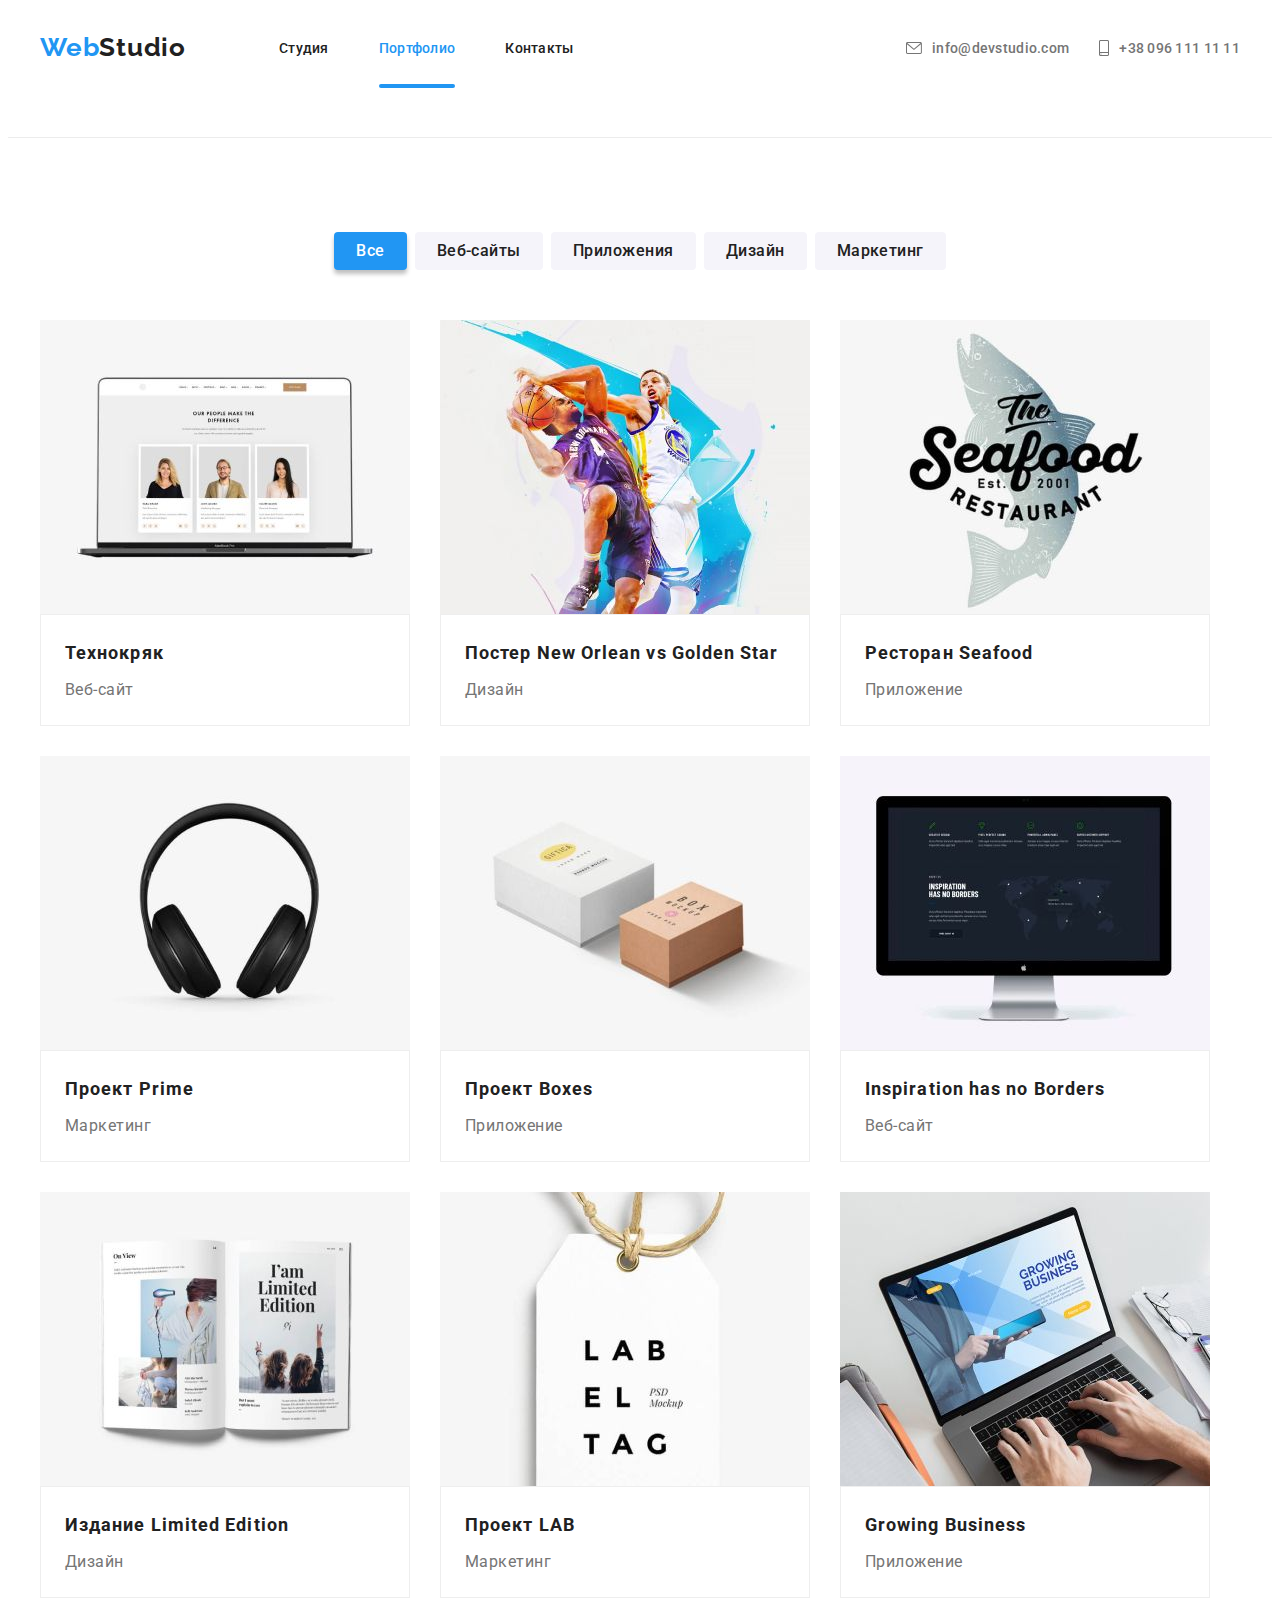
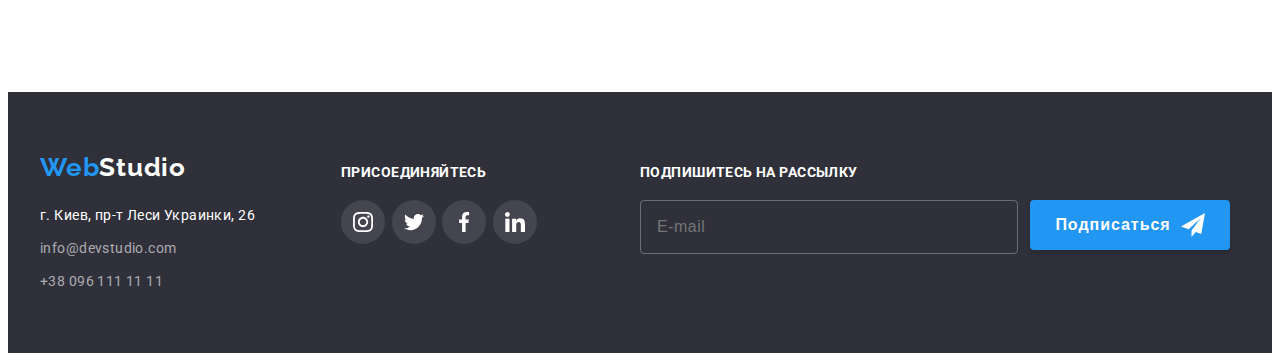
==== commit 02819e89: "markup commit" ====
--- a/portfolio.html
+++ b/portfolio.html
@@ -159,12 +159,12 @@
 					<ul class="list projects-list">
 						<li class="projects-list__card">
 							<div class="projects__wrapper">
-								<img
-									src="./images/project1.jpg"
-									alt="фото проекта"
-									width="370"
-									height="294"
-								/>
+								<picture>
+                <source srcset="./images/protfolio/kryak1x.jpg 1x, ./images/protfolio/kryak2x.jpg 2x" media="(min-width: 1200px)" />
+                <source srcset="./images/protfolio/kryak-tablet1x.jpg 1x, ./images/protfolio/kryak-tablet2x.jpg 2x" media="(min-width: 768px)" />
+                <source srcset="./images/protfolio/kryak-mobile1x.jpg 1x, ./images/protfolio/kryak-mobile2x.jpg 2x" media="(min-width: 480px)" />
+                <img src="./images/protfolio/kryak-mobile1x.jpg" alt="Изображение web-сайта Технокряк" width="370" class="img-no-gap">
+              	</picture>
 								<p class="projects__overlay">
 									Технокряк это современная площадка распространения
 									коронавируса. Компании используют эту платформу для цифрового
@@ -178,12 +178,12 @@
 						</li>
 						<li class="projects-list__card">
 							<div class="projects__wrapper">
-								<img
-									src="./images/project2.jpg"
-									alt="фото проекта"
-									width="370"
-									height="294"
-								/>
+								<picture>
+                <source srcset="./images/protfolio/poster1x.jpg 1x, ./images/protfolio/poster2x.jpg 2x" media="(min-width: 1200px)" />
+                <source srcset="./images/protfolio/poster-tablet1x.jpg 1x, ./images/protfolio/poster-tablet2x.jpg 2x" media="(min-width: 768px)" />
+                <source srcset="./images/protfolio/poster-mobile1x.jpg 1x, ./images/protfolio/poster-mobile2x.jpg 2x" media="(min-width: 480px)" />
+                <img src="./images/protfolio/poster-mobile1x.jpg" alt="Изображение web-сайта Технокряк" width="370" class="img-no-gap">
+              	</picture>
 								<p class="projects__overlay">
 									Lorem ipsum dolor sit amet consectetur adipisicing elit.
 									Labore rem deleniti unde quod deserunt dolorem! In non dolores
@@ -197,12 +197,12 @@
 						</li>
 						<li class="projects-list__card">
 							<div class="projects__wrapper">
-								<img
-									src="./images/project3.jpg"
-									alt="фото проекта"
-									width="370"
-									height="294"
-								/>
+								<picture>
+                <source srcset="./images/protfolio/seafood1x.jpg 1x, ./images/protfolio/seafood2x.jpg 2x" media="(min-width: 1200px)" />
+                <source srcset="./images/protfolio/seafood-tablet1x.jpg 1x, ./images/protfolio/seafood-tablet2x.jpg 2x" media="(min-width: 768px)" />
+                <source srcset="./images/protfolio/seafood-mobile1x.jpg 1x, ./images/protfolio/seafood-mobile2x.jpg 2x" media="(min-width: 480px)" />
+                <img src="./images/protfolio/seafood-mobile1x.jpg" alt="Изображение web-сайта Технокряк" width="370" class="img-no-gap">
+              	</picture>
 								<p class="projects__overlay">
 									Lorem ipsum, dolor sit amet consectetur adipisicing elit.
 									Aperiam vel et officiis sit ab, nostrum voluptas a totam
@@ -216,12 +216,12 @@
 						</li>
 						<li class="projects-list__card">
 							<div class="projects__wrapper">
-								<img
-									src="./images/project4.jpg"
-									alt="фото проекта"
-									width="370"
-									height="294"
-								/>
+								<picture>
+                <source srcset="./images/protfolio/prime1x.jpg 1x, ./images/protfolio/prime2x.jpg 2x" media="(min-width: 1200px)" />
+                <source srcset="./images/protfolio/prime-tablet1x.jpg 1x, ./images/protfolio/prime-tablet2x.jpg 2x" media="(min-width: 768px)" />
+                <source srcset="./images/protfolio/prime-mobile1x.jpg 1x, ./images/protfolio/prime-mobile2x.jpg 2x" media="(min-width: 480px)" />
+                <img src="./images/protfolio/prime-mobile1x.jpg" alt="Изображение web-сайта Технокряк" width="370" class="img-no-gap">
+              	</picture>
 								<p class="projects__overlay">
 									Lorem ipsum dolor, sit amet consectetur adipisicing elit.
 									Officia ipsum tempora ut quia autem expedita illo quis, culpa
@@ -235,12 +235,12 @@
 						</li>
 						<li class="projects-list__card">
 							<div class="projects__wrapper">
-								<img
-									src="./images/project5.jpg"
-									alt="фото проекта"
-									width="370"
-									height="294"
-								/>
+								<picture>
+                <source srcset="./images/protfolio/boxes1x.jpg 1x, ./images/protfolio/boxes2x.jpg 2x" media="(min-width: 1200px)" />
+                <source srcset="./images/protfolio/boxes-tablet1x.jpg 1x, ./images/protfolio/boxes-tablet2x.jpg 2x" media="(min-width: 768px)" />
+                <source srcset="./images/protfolio/boxes-mobile1x.jpg 1x, ./images/protfolio/boxes-mobile2x.jpg 2x" media="(min-width: 480px)" />
+                <img src="./images/protfolio/boxes-mobile1x.jpg" alt="Изображение web-сайта Технокряк" width="370" class="img-no-gap">
+              	</picture>
 								<p class="projects__overlay">
 									Lorem ipsum dolor sit amet consectetur adipisicing elit.
 									Explicabo doloremque libero magnam voluptates architecto
@@ -254,12 +254,12 @@
 						</li>
 						<li class="projects-list__card">
 							<div class="projects__wrapper">
-								<img
-									src="./images/project6.jpg"
-									alt="фото проекта"
-									width="370"
-									height="294"
-								/>
+								<picture>
+                <source srcset="./images/protfolio/inspiration1x.jpg 1x, ./images/protfolio/inspiration2x.jpg 2x" media="(min-width: 1200px)" />
+                <source srcset="./images/protfolio/inspiration-tablet1x.jpg 1x, ./images/protfolio/inspiration-tablet2x.jpg 2x" media="(min-width: 768px)" />
+                <source srcset="./images/protfolio/inspiration-mobile1x.jpg 1x, ./images/protfolio/inspiration-mobile2x.jpg 2x" media="(min-width: 480px)" />
+                <img src="./images/protfolio/inspiration-mobile1x.jpg" alt="Изображение web-сайта Технокряк" width="370" class="img-no-gap">
+              	</picture>
 								<p class="projects__overlay">
 									Lorem ipsum dolor sit amet, consectetur adipisicing elit.
 									Deserunt assumenda quis animi? Fuga quos praesentium
@@ -273,12 +273,12 @@
 						</li>
 						<li class="projects-list__card">
 							<div class="projects__wrapper">
-								<img
-									src="./images/project7.jpg"
-									alt="фото проекта"
-									width="370"
-									height="294"
-								/>
+								<picture>
+                <source srcset="./images/protfolio/limited1x.jpg 1x, ./images/protfolio/limited2x.jpg 2x" media="(min-width: 1200px)" />
+                <source srcset="./images/protfolio/limited-tablet1x.jpg 1x, ./images/protfolio/limited-tablet2x.jpg 2x" media="(min-width: 768px)" />
+                <source srcset="./images/protfolio/limited-mobile1x.jpg 1x, ./images/protfolio/limited-mobile2x.jpg 2x" media="(min-width: 480px)" />
+                <img src="./images/protfolio/limited-mobile1x.jpg" alt="Изображение web-сайта Технокряк" width="370" class="img-no-gap">
+            		</picture>
 								<p class="projects__overlay">
 									Lorem ipsum dolor sit amet consectetur adipisicing elit. Esse,
 									laboriosam officiis! Officia quis quidem aperiam voluptatum
@@ -292,12 +292,12 @@
 						</li>
 						<li class="projects-list__card">
 							<div class="projects__wrapper">
-								<img
-									src="./images/project8.jpg"
-									alt="фото проекта"
-									width="370"
-									height="294"
-								/>
+								<picture>
+                <source srcset="./images/protfolio/project1x.jpg 1x, ./images/protfolio/project2x.jpg 2x" media="(min-width: 1200px)" />
+                <source srcset="./images/protfolio/project-tablet1x.jpg 1x, ./images/protfolio/project-tablet2x.jpg 2x" media="(min-width: 768px)" />
+                <source srcset="./images/protfolio/project-mobile1x.jpg 1x, ./images/protfolio/project-mobile2x.jpg 2x" media="(min-width: 480px)" />
+                <img src="./images/protfolio/project-mobile1x.jpg" alt="Изображение web-сайта Технокряк" width="370" class="img-no-gap">
+              	</picture>
 								<p class="projects__overlay">
 									Lorem, ipsum dolor sit amet consectetur adipisicing elit. Rem
 									tenetur odit veritatis voluptates deserunt, dolor expedita
@@ -311,12 +311,12 @@
 						</li>
 						<li class="projects-list__card">
 							<div class="projects__wrapper">
-								<img
-									src="./images/project9.jpg"
-									alt="фото проекта"
-									width="370"
-									height="294"
-								/>
+								<picture>
+                <source srcset="./images/protfolio/growing1x.jpg 1x, ./images/protfolio/growing2x.jpg 2x" media="(min-width: 1200px)" />
+                <source srcset="./images/protfolio/growing-tablet1x.jpg 1x, ./images/protfolio/growing-tablet2x.jpg 2x" media="(min-width: 768px)" />
+                <source srcset="./images/protfolio/growing-mobile1x.jpg 1x, ./images/protfolio/growing-mobile2x.jpg 2x" media="(min-width: 480px)" />
+                <img src="./images/protfolio/growing-mobile1x.jpg" alt="Изображение web-сайта Технокряк" width="370" class="img-no-gap">
+              	</picture>
 								<p class="projects__overlay">
 									Lorem ipsum dolor sit amet consectetur adipisicing elit.
 									Dignissimos, architecto? Impedit repellat laborum deleniti
@@ -332,7 +332,7 @@
 				</div>
 			</section>
 		</main>
-		<!-- <footer>
+		<footer>
         <div class="footer">
             <div class="container footer__box">
                 <div class="footer__left">
@@ -396,7 +396,7 @@
                 </div>
             </div>
         </div>
-    </footer> -->
+    </footer>
 		<script src="./js/menu.js"></script>
 	</body>
 </html>
--- a/css/portfolio.min.css
+++ b/css/portfolio.min.css
@@ -1,2 +1,2 @@
-:root{--primary-font-family: "Roboto", sans-serif;--primary-text-color-theme-dark: #2196f3;--primary-text-color-theme-light: #212121;--secondary-text-color-theme-dark: #ffffff;--secondary-text-color-theme-light: #757575;--container-items: 1}body{font-family:"Roboto", sans-serif, "Raleway", sans-serif;color:#212121}h1,h2,h3,h4,p{margin-top:0;margin-bottom:0}ul{margin-top:0;margin-bottom:0;padding-left:0}img{display:block}address{font-style:normal}.list{list-style:none}.link{text-decoration:none}.section{padding-top:60px;padding-bottom:60px;min-width:320px}@media screen and (min-width: 1200px){.section{padding-top:94px;padding-bottom:94px}}.section__title{font-style:normal;font-weight:bold;font-size:36px;line-height:1.17;text-align:center;letter-spacing:0.03em;margin-bottom:30px}@media screen and (min-width: 1200px){.section__title{margin-bottom:50px}}img{display:block;max-width:100%;height:auto;width:100%}.img-no-gap{display:block}.container{min-width:320px;margin-left:auto;margin-right:auto;padding:0 calc(30px / 2)}@media screen and (min-width: 480px){.container{width:480px}}@media screen and (min-width: 768px){.container{width:768px}}@media screen and (min-width: 1200px){.container{width:1200px}}@media screen and (min-width: 768px){.mobile-menu{display:none}.mobile-menu-button{display:none}}.header{padding-top:16px;padding-bottom:16px;border-bottom:1px solid #ececec;background-color:var(--secondary-text-color-theme-dark)}@media screen and (min-width: 768px){.header{padding:0;height:80px}}@media screen and (min-width: 1200px){.header{padding-top:24px;padding-bottom:25px}}.header__container{display:flex;justify-content:space-between;align-items:center}.navigation{display:flex;align-items:center}@media screen and (min-width: 768px){.navigation{margin-top:32px;margin-bottom:32px}}@media screen and (min-width: 1200px){.navigation{margin-top:0px;margin-bottom:0px}}.nav-list{display:none}.nav-list__item:not(:last-child){margin-right:50px}@media screen and (min-width: 768px){.nav-list{display:flex;align-items:center}}.nav-list__link{font-style:normal;font-weight:500;font-size:14px;line-height:16px;letter-spacing:0.02em;transition:color 250ms cubic-bezier(0.4, 0, 0.2, 1);color:var(--primary-text-color-theme-light)}.nav-list__link:hover,.nav-list__link:focus{color:var(--primary-text-color-theme-dark)}.nav-list__link_current{position:relative;color:var(--primary-text-color-theme-dark)}.nav-list__link_current::after{content:"";position:absolute;left:0;height:4px;width:100%;bottom:-30px;border-radius:2px;background-color:var(--primary-text-color-theme-dark)}@media screen and (min-width: 1200px){.nav-list__link::after{bottom:-32px}}.header__contacts{display:none}@media screen and (min-width: 768px){.header__contacts{display:flex;flex-direction:column}.header__contacts_email_icon{width:14px;height:10px;margin-right:10px;fill:var(--secondary-text-color-theme-light)}.header__contacts_phone_icon{width:10px;height:14px;margin-right:10px;fill:var(--secondary-text-color-theme-light)}.header__contacts_item{display:flex;align-items:center;font-weight:500;font-size:12px;line-height:14px;letter-spacing:0.02em;color:var(--secondary-text-color-theme-light)}.header__contacts_item:not(:last-child){margin-bottom:10px}}@media screen and (min-width: 1200px){.header__contacts{flex-direction:row;display:flex;align-items:center;margin-left:auto}.header__contacts_item{font-size:14px;line-height:16px;transition:color 250ms cubic-bezier(0.4, 0, 0.2, 1),fill 250ms cubic-bezier(0.4, 0, 0.2, 1)}.header__contacts_item:hover,.header__contacts_item:focus,.header__contacts_item:hover .header__contacts_icon,.header__contacts_item:focus .header__contacts_icon{color:var(--primary-text-color-theme-dark);fill:var(--primary-text-color-theme-dark)}.header__contacts_item:not(:last-child){margin-right:30px}.header__contacts_item:first-child{margin-bottom:0}.header__contacts_email_icon{width:16px;height:12px}.header__contacts_phone_icon{width:10px;height:16px}}.mobile-menu-button{display:flex;align-items:center;justify-content:center;position:absolute;top:10px;right:15px;width:40px;height:40px;background-color:transparent;border:none;padding:0;line-height:0}.mobile-menu-button .mobile-menu-button__icon{fill:var(--primary-text-color-theme-light);transition:fill 250ms cubic-bezier(0.4, 0, 0.2, 1)}.mobile-menu-button .mobile-menu-button__icon:hover,.mobile-menu-button .mobile-menu-button__icon:focus{fill:var(--primary-text-color-theme-dark)}@media screen and (min-width: 768px){.mobile-menu-button{display:none}}.mobile-menu__close_button{display:flex;align-items:center;justify-content:center;position:absolute;top:10px;right:15px;width:40px;height:40px;background-color:transparent;border:none;padding:0;line-height:0}.mobile-menu__close_icon{fill:var(--primary-text-color-theme-light);transition:fill 250ms cubic-bezier(0.4, 0, 0.2, 1)}.mobile-menu__close_icon:hover,.mobile-menu__close_icon:focus{fill:var(--primary-text-color-theme-dark)}.mobile-menu{display:flex;flex-direction:column;position:fixed;z-index:10;top:0;left:0;width:100vw;min-width:320px;height:100vh;min-height:100%;padding:48px 40px;overflow:auto;transition:opacity 250ms cubic-bezier(0.4, 0, 0.2, 1),visibility 250ms cubic-bezier(0.4, 0, 0.2, 1);background-color:var(--secondary-text-color-theme-dark)}.mobile-menu_is-hidden{opacity:0;visibility:hidden;pointer-events:none}.mobile-menu__top{margin-right:auto}.mobile-menu__nav_item:not(:last-child){margin-bottom:32px}.mobile-menu__nav_link{font-style:normal;font-weight:500;font-size:40px;line-height:47px;letter-spacing:0.02em;color:var(--primary-text-color-theme-light);transition:color 250ms cubic-bezier(0.4, 0, 0.2, 1)}.mobile-menu__nav_link.current{color:var(--primary-text-color-theme-dark)}.mobile-menu__middle{margin-top:auto;margin-right:auto}.mobile-menu__phone{display:block;font-weight:500;font-size:34px;line-height:40px;letter-spacing:0.02em;margin-bottom:32px;color:var(--primary-text-color-theme-dark)}.mobile-menu__email{display:block;font-weight:500;font-size:24px;line-height:28px;letter-spacing:0.02em;margin-bottom:64px;color:var(--secondary-text-color-theme-light)}.mobile-menu__bottom{display:flex}.mobile-menu__social-item:not(:last-child){border-right:1px solid rgba(33,33,33,0.2);padding-right:10px}.mobile-menu__social-item:not(:first-child){padding-left:10px}.mobile-menu__social_link{font-style:normal;font-weight:500;font-size:18px;line-height:22px;letter-spacing:0.02em;color:var(--primary-text-color-theme-dark)}.logo{font-family:'Raleway';font-weight:700;font-size:24px;line-height:28px;letter-spacing:0.03em;color:var(--primary-text-color-theme-light)}@media screen and (min-width: 1200px){.logo{margin-right:93px;font-size:26px;line-height:31px}}.logo__part{color:var(--primary-text-color-theme-dark)}.logo{font-family:'Raleway';font-weight:700;font-size:24px;line-height:28px;letter-spacing:0.03em;color:var(--primary-text-color-theme-light)}@media screen and (min-width: 1200px){.logo{margin-right:93px;font-size:26px;line-height:31px}}.logo__part{color:var(--primary-text-color-theme-dark)}.footer__logo{color:var(--secondary-text-color-theme-dark)}.footer{background-color:#2f303a;min-width:320px;margin-left:auto;margin-right:auto;padding-top:60px;padding-bottom:60px}.footer__location{margin-top:20px;text-align:center;font-style:normal;font-weight:400;font-size:14px;line-height:24px;letter-spacing:0.03em;color:var(--secondary-text-color-theme-dark)}@media screen and (min-width: 1200px){.footer__location{display:flex;flex-direction:column;text-align:left}}.footer__box{display:flex;margin-left:auto;margin-right:auto}@media screen and (min-width: 768px){.footer__box{display:block;position:relative}}@media screen and (min-width: 1200px){.footer__box{display:flex;flex-direction:row;align-items:flex-start}}.footer__left{text-align:center}@media screen and (min-width: 768px){.footer__left{width:232px;margin-left:76px}}@media screen and (min-width: 1200px){.footer__left{margin-left:0px;width:231px;text-align:left}}.footer__contact_item{display:block;margin-top:8px;font-style:normal;text-decoration:none;font-weight:400;font-size:14px;line-height:24px;letter-spacing:0.03em;color:rgba(255,255,255,0.6)}@media screen and (min-width: 1200px){.footer__contact_item{margin-top:9px}}.footer__center{width:206px;margin-top:5px;margin-bottom:60px;margin-right:auto;margin-left:auto}@media screen and (min-width: 768px){.footer__center{position:absolute;top:0;right:0;margin-top:5px;margin-right:89px}}@media screen and (min-width: 1200px){.footer__center{position:relative;margin-left:70px;margin-top:12px;margin-right:93px;margin-bottom:0px}}.join__list{display:flex;justify-content:space-between;margin-right:10px;position:relative}.join__link{display:flex;align-items:center;justify-content:center;width:44px;height:44px;background-color:rgba(255,255,255,0.1);border-radius:50%;transition:background-color 250ms cubic-bezier(0.4, 0, 0.2, 1)}.join__link:hover>.join__icon,.join__link:focus>.join__icon{fill:var(--secondary-text-color-theme-dark)}.join__link:hover,.join__link:focus{background-color:var(--primary-text-color-theme-dark);background-image:none}.join__icon{fill:var(--secondary-text-color-theme-dark)}.join{display:flex}.join__box{display:flex;flex-direction:column;margin-top:20px}.join__title{color:#ffffff;font-style:normal;font-weight:bold;font-size:14px;line-height:16 px;letter-spacing:0.03em;text-transform:uppercase}.footer__form{display:flex;flex-direction:column}@media screen and (min-width: 768px){.footer__form{align-items:center}}@media screen and (min-width: 1200px){.footer__form{display:flex;align-items:flex-start}}.footer__label{margin-bottom:20px}.footer__input{display:block;padding-left:16px;border:1px solid rgba(255,255,255,0.3);border-radius:4px;background-color:transparent;width:450px;height:50px;font-style:normal;font-weight:400;font-size:16px;line-height:20px;letter-spacing:0.03em;color:rgba(255,255,255,0.6)}@media screen and (min-width: 480px){.footer__input{margin-left:auto;margin-right:auto}}@media screen and (min-width: 1200px){.footer__input{width:358px}}.footer__right{display:flex;width:100%}@media screen and (min-width: 768px){.footer__right{margin-top:60px}}@media screen and (min-width: 1200px){.footer__right{width:auto;margin-top:0px;padding-top:12px}}.footer__button_wrapper{margin-top:20px;margin-right:auto;margin-left:auto}@media screen and (min-width: 1200px){.footer__button_wrapper{margin-top:36px;margin-left:12px}}.footer__button{display:flex;justify-content:center;align-items:center;width:200px;height:50px;background-color:var(--primary-text-color-theme-dark);color:var(--secondary-text-color-theme-dark);box-shadow:0px 4px 4px rgba(0,0,0,0.15);transition:background-color 250ms cubic-bezier(0.4, 0, 0.2, 1);border-radius:4px;border:none;font-style:normal;font-weight:700;font-size:16px;line-height:30px;letter-spacing:0.06em}.footer__button:hover,.footer__button:focus{background-color:#188ce8;color:var(--secondary-text-color-theme-dark)}.footer__button_icon{fill:var(--secondary-text-color-theme-dark);margin-left:10px}.portfolio{display:none}.projects-list{display:flex;flex-wrap:wrap;margin-left:-30px;margin-top:-30px}@media screen and (max-width: 767px){.projects-list{margin-left:auto;margin-right:auto}}.projects-list__card{transition:box-shadow 250ms cubic-bezier(0.4, 0, 0.2, 1);flex-basis:calc(480px / 1 - 30px)}@media screen and (max-width: 767px){.projects-list__card:not(:last-child){margin-bottom:30px}}@media screen and (min-width: 768px){.projects-list__card{flex-basis:calc(768px / 2 - 30px);margin-top:30px;margin-left:30px}}@media screen and (min-width: 1200px){.projects-list__card{flex-basis:calc(1200px / 3 - 30px)}}.projects-list__card:hover,.projects-list__card:focus{box-shadow:0px 1px 1px rgba(0,0,0,0.12),0px 4px 4px rgba(0,0,0,0.06),1px 4px 6px rgba(0,0,0,0.16)}.project__wrapper{border:1px solid #eeeeee;box-sizing:border-box;padding:20px 24px}@media screen and (min-width: 768px){.size{height:148px}}@media screen and (min-width: 1200px){.size{height:112px}}.project__name{font-style:normal;font-weight:bold;font-size:18px;line-height:2;letter-spacing:0.06em;text-align:left;margin-bottom:4px}.project__description{font-style:normal;font-weight:normal;font-size:16px;line-height:1.88;letter-spacing:0.03em;color:var(--secondary-text-color-theme-light)}.projects__wrapper{position:relative;overflow:hidden}.projects__overlay{position:absolute;overflow:auto;height:100%;width:100%;top:0;left:0;font-style:normal;font-weight:400;font-size:18px;line-height:28px;letter-spacing:0.03em;color:var(--secondary-text-color-theme-dark);background-color:var(--primary-text-color-theme-dark);padding:63px 24px;transition:transform 250ms cubic-bezier(0.4, 0, 0.2, 1);transform:translateY(100%)}.projects-list__card:hover .projects__overlay{transform:translateY(0%)}.button-list{display:flex;flex-wrap:wrap;margin-bottom:40px}@media screen and (min-width: 768px){.button-list{flex-wrap:nowrap;justify-content:center;margin-bottom:30px}}@media screen and (min-width: 1200px){.button-list{margin-bottom:50px}}.button-list__item:not(:last-child){margin-right:8px;margin-bottom:15px}@media screen and (min-width: 768px){.button-list__item:not(:last-child){margin-bottom:0px}}.button-list__card{align-items:center;margin-left:4px;margin-right:4px}@media screen and (max-width: 767px){.button-list__card:not(:last-child){margin-right:8px;margin-bottom:15px}}.button-list__button{padding:6px 22px 6px 22px;font-family:inherit;font-style:normal;font-weight:500;font-size:16px;line-height:1.63;text-align:center;letter-spacing:0.03em;color:inherit;background-color:#f5f4fa;border:none;border-radius:4px;transition:background-color 250ms cubic-bezier(0.4, 0, 0.2, 1)}.button-list__button:hover,.button-list__button:focus{background-color:var(--primary-text-color-theme-dark);color:var(--secondary-text-color-theme-dark);box-shadow:0px 4px 4px rgba(0,0,0,0.25)}.button-list__button_current{color:var(--secondary-text-color-theme-dark);background:var(--primary-text-color-theme-dark)}
+:root{--primary-font-family: "Roboto", sans-serif;--primary-text-color-theme-dark: #2196f3;--primary-text-color-theme-light: #212121;--secondary-text-color-theme-dark: #ffffff;--secondary-text-color-theme-light: #757575;--container-items: 1}body{font-family:"Roboto", sans-serif, "Raleway", sans-serif;color:#212121}h1,h2,h3,h4,p{margin-top:0;margin-bottom:0}ul{margin-top:0;margin-bottom:0;padding-left:0}img{display:block}address{font-style:normal}.list{list-style:none}.link{text-decoration:none}.section{padding-top:60px;padding-bottom:60px;min-width:320px}@media screen and (min-width: 1200px){.section{padding-top:94px;padding-bottom:94px}}.section__title{font-style:normal;font-weight:bold;font-size:36px;line-height:1.17;text-align:center;letter-spacing:0.03em;margin-bottom:30px}@media screen and (min-width: 1200px){.section__title{margin-bottom:50px}}img{display:block;max-width:100%;height:auto;width:100%}.img-no-gap{display:block}.container{min-width:320px;margin-left:auto;margin-right:auto;padding:0 calc(30px / 2)}@media screen and (min-width: 480px){.container{width:480px}}@media screen and (min-width: 768px){.container{width:768px}}@media screen and (min-width: 1200px){.container{width:1200px}}@media screen and (min-width: 768px){.mobile-menu{display:none}.mobile-menu-button{display:none}}.header{padding-top:16px;padding-bottom:16px;border-bottom:1px solid #ececec;background-color:var(--secondary-text-color-theme-dark)}@media screen and (min-width: 768px){.header{padding:0;height:80px}}@media screen and (min-width: 1200px){.header{padding-top:24px;padding-bottom:25px}}.header__container{display:flex;justify-content:space-between;align-items:center}.navigation{display:flex;align-items:center}@media screen and (min-width: 768px){.navigation{margin-top:32px;margin-bottom:32px}}@media screen and (min-width: 1200px){.navigation{margin-top:0px;margin-bottom:0px}}.nav-list{display:none}.nav-list__item:not(:last-child){margin-right:50px}@media screen and (min-width: 768px){.nav-list{display:flex;align-items:center}}.nav-list__link{font-style:normal;font-weight:500;font-size:14px;line-height:16px;letter-spacing:0.02em;transition:color 250ms cubic-bezier(0.4, 0, 0.2, 1);color:var(--primary-text-color-theme-light)}.nav-list__link:hover,.nav-list__link:focus{color:var(--primary-text-color-theme-dark)}.nav-list__link_current{position:relative;color:var(--primary-text-color-theme-dark)}.nav-list__link_current::after{content:"";position:absolute;left:0;height:4px;width:100%;bottom:-30px;border-radius:2px;background-color:var(--primary-text-color-theme-dark)}@media screen and (min-width: 1200px){.nav-list__link::after{bottom:-32px}}.header__contacts{display:none}@media screen and (min-width: 768px){.header__contacts{display:flex;flex-direction:column}.header__contacts_email_icon{width:14px;height:10px;margin-right:10px;fill:var(--secondary-text-color-theme-light)}.header__contacts_phone_icon{width:10px;height:14px;margin-right:10px;fill:var(--secondary-text-color-theme-light)}.header__contacts_item{display:flex;align-items:center;font-weight:500;font-size:12px;line-height:14px;letter-spacing:0.02em;color:var(--secondary-text-color-theme-light)}.header__contacts_item:not(:last-child){margin-bottom:10px}}@media screen and (min-width: 1200px){.header__contacts{flex-direction:row;display:flex;align-items:center;margin-left:auto}.header__contacts_item{font-size:14px;line-height:16px;transition:color 250ms cubic-bezier(0.4, 0, 0.2, 1),fill 250ms cubic-bezier(0.4, 0, 0.2, 1)}.header__contacts_item:hover,.header__contacts_item:focus,.header__contacts_item:hover .header__contacts_icon,.header__contacts_item:focus .header__contacts_icon{color:var(--primary-text-color-theme-dark);fill:var(--primary-text-color-theme-dark)}.header__contacts_item:not(:last-child){margin-right:30px}.header__contacts_item:first-child{margin-bottom:0}.header__contacts_email_icon{width:16px;height:12px}.header__contacts_phone_icon{width:10px;height:16px}}.mobile-menu-button{display:flex;align-items:center;justify-content:center;position:absolute;top:10px;right:15px;width:40px;height:40px;background-color:transparent;border:none;padding:0;line-height:0}.mobile-menu-button .mobile-menu-button__icon{fill:var(--primary-text-color-theme-light);transition:fill 250ms cubic-bezier(0.4, 0, 0.2, 1)}.mobile-menu-button .mobile-menu-button__icon:hover,.mobile-menu-button .mobile-menu-button__icon:focus{fill:var(--primary-text-color-theme-dark)}@media screen and (min-width: 768px){.mobile-menu-button{display:none}}.mobile-menu__close_button{display:flex;align-items:center;justify-content:center;position:absolute;top:10px;right:15px;width:40px;height:40px;background-color:transparent;border:none;padding:0;line-height:0}.mobile-menu__close_icon{fill:var(--primary-text-color-theme-light);transition:fill 250ms cubic-bezier(0.4, 0, 0.2, 1)}.mobile-menu__close_icon:hover,.mobile-menu__close_icon:focus{fill:var(--primary-text-color-theme-dark)}.mobile-menu{display:flex;flex-direction:column;position:fixed;z-index:10;top:0;left:0;width:100vw;min-width:320px;height:100vh;min-height:100%;padding:48px 40px;overflow:auto;transition:opacity 250ms cubic-bezier(0.4, 0, 0.2, 1),visibility 250ms cubic-bezier(0.4, 0, 0.2, 1);background-color:var(--secondary-text-color-theme-dark)}.mobile-menu_is-hidden{opacity:0;visibility:hidden;pointer-events:none}.mobile-menu__top{margin-right:auto}.mobile-menu__nav_item:not(:last-child){margin-bottom:32px}.mobile-menu__nav_link{font-style:normal;font-weight:500;font-size:40px;line-height:47px;letter-spacing:0.02em;color:var(--primary-text-color-theme-light);transition:color 250ms cubic-bezier(0.4, 0, 0.2, 1)}.mobile-menu__nav_link.current{color:var(--primary-text-color-theme-dark)}.mobile-menu__middle{margin-top:auto;margin-right:auto}.mobile-menu__phone{display:block;font-weight:500;font-size:34px;line-height:40px;letter-spacing:0.02em;margin-bottom:32px;color:var(--primary-text-color-theme-dark)}.mobile-menu__email{display:block;font-weight:500;font-size:24px;line-height:28px;letter-spacing:0.02em;margin-bottom:64px;color:var(--secondary-text-color-theme-light)}.mobile-menu__bottom{display:flex}.mobile-menu__social-item:not(:last-child){border-right:1px solid rgba(33,33,33,0.2);padding-right:10px}.mobile-menu__social-item:not(:first-child){padding-left:10px}.mobile-menu__social_link{font-style:normal;font-weight:500;font-size:18px;line-height:22px;letter-spacing:0.02em;color:var(--primary-text-color-theme-dark)}.logo{font-family:'Raleway';font-weight:700;font-size:24px;line-height:28px;letter-spacing:0.03em;color:var(--primary-text-color-theme-light)}@media screen and (min-width: 1200px){.logo{margin-right:93px;font-size:26px;line-height:31px}}.logo__part{color:var(--primary-text-color-theme-dark)}.logo{font-family:'Raleway';font-weight:700;font-size:24px;line-height:28px;letter-spacing:0.03em;color:var(--primary-text-color-theme-light)}@media screen and (min-width: 1200px){.logo{margin-right:93px;font-size:26px;line-height:31px}}.logo__part{color:var(--primary-text-color-theme-dark)}.footer__logo{color:var(--secondary-text-color-theme-dark)}.footer{background-color:#2f303a;min-width:320px;margin-left:auto;margin-right:auto;padding-top:60px;padding-bottom:60px}.footer__location{margin-top:20px;text-align:center;font-style:normal;font-weight:400;font-size:14px;line-height:24px;letter-spacing:0.03em;color:var(--secondary-text-color-theme-dark)}@media screen and (min-width: 1200px){.footer__location{display:flex;flex-direction:column;text-align:left}}.footer__box{display:block;margin-left:auto;margin-right:auto}@media screen and (min-width: 768px){.footer__box{display:block;position:relative}}@media screen and (min-width: 1200px){.footer__box{display:flex;flex-direction:row;align-items:flex-start}}.footer__left{text-align:center}@media screen and (min-width: 768px){.footer__left{width:232px;margin-left:76px}}@media screen and (min-width: 1200px){.footer__left{margin-left:0px;width:231px;text-align:left}}.footer__contact_item{display:block;margin-top:8px;font-style:normal;text-decoration:none;font-weight:400;font-size:14px;line-height:24px;letter-spacing:0.03em;color:rgba(255,255,255,0.6)}@media screen and (min-width: 1200px){.footer__contact_item{margin-top:9px}}.footer__center{width:206px;margin-top:60px;margin-bottom:60px;margin-right:auto;margin-left:auto}@media screen and (min-width: 768px){.footer__center{position:absolute;top:0;right:0;margin-top:5px;margin-right:89px}}@media screen and (min-width: 1200px){.footer__center{position:relative;margin-left:70px;margin-top:12px;margin-right:93px;margin-bottom:0px}}.join__list{display:flex;justify-content:space-between;margin-right:10px;position:relative}.join__link{display:flex;align-items:center;justify-content:center;width:44px;height:44px;background-color:rgba(255,255,255,0.1);border-radius:50%;transition:background-color 250ms cubic-bezier(0.4, 0, 0.2, 1)}.join__link:hover>.join__icon,.join__link:focus>.join__icon{fill:var(--secondary-text-color-theme-dark)}.join__link:hover,.join__link:focus{background-color:var(--primary-text-color-theme-dark);background-image:none}.join__icon{fill:var(--secondary-text-color-theme-dark)}.join{display:flex;justify-content:center}@media screen and (min-width: 1200px){.join{justify-content:flex-start}}.join__box{display:flex;flex-direction:column;margin-top:20px}.join__title{color:#ffffff;font-style:normal;font-weight:bold;font-size:14px;line-height:16 px;letter-spacing:0.03em;text-transform:uppercase}.footer__form{display:flex;flex-direction:column;align-items:center}@media screen and (min-width: 1200px){.footer__form{display:flex;align-items:flex-start}}.footer__label{margin-bottom:20px}.footer__input{display:block;padding-left:16px;border:1px solid rgba(255,255,255,0.3);border-radius:4px;background-color:transparent;width:450px;height:50px;font-style:normal;font-weight:400;font-size:16px;line-height:20px;letter-spacing:0.03em;color:rgba(255,255,255,0.6)}@media screen and (min-width: 480px){.footer__input{margin-left:auto;margin-right:auto}}@media screen and (min-width: 1200px){.footer__input{width:358px}}.footer__right{display:block;margin-top:60px;width:100%}@media screen and (min-width: 1200px){.footer__right{display:flex;width:auto;margin-top:0px;padding-top:12px}}.footer__button_wrapper{display:block;margin-top:20px}@media screen and (min-width: 1200px){.footer__button_wrapper{margin-top:36px;margin-left:12px}}.footer__button{display:flex;margin-left:auto;margin-right:auto;justify-content:center;align-items:center;width:200px;height:50px;background-color:var(--primary-text-color-theme-dark);color:var(--secondary-text-color-theme-dark);box-shadow:0px 4px 4px rgba(0,0,0,0.15);transition:background-color 250ms cubic-bezier(0.4, 0, 0.2, 1);border-radius:4px;border:none;font-style:normal;font-weight:700;font-size:16px;line-height:30px;letter-spacing:0.06em}.footer__button:hover,.footer__button:focus{background-color:#188ce8;color:var(--secondary-text-color-theme-dark)}.footer__button_icon{fill:var(--secondary-text-color-theme-dark);margin-left:10px}.portfolio{display:none}.projects-list{display:flex;flex-wrap:wrap;margin-left:-30px;margin-top:-30px}@media screen and (max-width: 767px){.projects-list{margin-left:auto;margin-right:auto}}.projects-list__card{transition:box-shadow 250ms cubic-bezier(0.4, 0, 0.2, 1);flex-basis:calc(480px / 1 - 30px)}@media screen and (max-width: 767px){.projects-list__card:not(:last-child){margin-bottom:30px}}@media screen and (min-width: 768px){.projects-list__card{flex-basis:calc(768px / 2 - 30px);margin-top:30px;margin-left:30px}}@media screen and (min-width: 1200px){.projects-list__card{flex-basis:calc(1200px / 3 - 30px)}}.projects-list__card:hover,.projects-list__card:focus{box-shadow:0px 1px 1px rgba(0,0,0,0.12),0px 4px 4px rgba(0,0,0,0.06),1px 4px 6px rgba(0,0,0,0.16)}.project__wrapper{border:1px solid #eeeeee;box-sizing:border-box;padding:20px 24px}@media screen and (min-width: 768px){.size{height:148px}}@media screen and (min-width: 1200px){.size{height:112px}}.project__name{font-style:normal;font-weight:bold;font-size:18px;line-height:2;letter-spacing:0.06em;text-align:left;margin-bottom:4px}.project__description{font-style:normal;font-weight:normal;font-size:16px;line-height:1.88;letter-spacing:0.03em;color:var(--secondary-text-color-theme-light)}.projects__wrapper{position:relative;overflow:hidden}.projects__overlay{position:absolute;overflow:auto;height:100%;width:100%;top:0;left:0;font-style:normal;font-weight:400;font-size:18px;line-height:28px;letter-spacing:0.03em;color:var(--secondary-text-color-theme-dark);background-color:var(--primary-text-color-theme-dark);padding:63px 24px;transition:transform 250ms cubic-bezier(0.4, 0, 0.2, 1);transform:translateY(100%)}.projects-list__card:hover .projects__overlay{transform:translateY(0%)}.button-list{display:flex;flex-wrap:wrap;margin-bottom:40px}@media screen and (min-width: 768px){.button-list{flex-wrap:nowrap;justify-content:center;margin-bottom:30px}}@media screen and (min-width: 1200px){.button-list{margin-bottom:50px}}.button-list__item:not(:last-child){margin-right:8px;margin-bottom:15px}@media screen and (min-width: 768px){.button-list__item:not(:last-child){margin-bottom:0px}}.button-list__card{align-items:center;margin-left:4px;margin-right:4px}@media screen and (max-width: 767px){.button-list__card:not(:last-child){margin-right:8px;margin-bottom:15px}}.button-list__button{padding:6px 22px 6px 22px;font-family:inherit;font-style:normal;font-weight:500;font-size:16px;line-height:1.63;text-align:center;letter-spacing:0.03em;color:inherit;background-color:#f5f4fa;border:none;border-radius:4px;transition:background-color 250ms cubic-bezier(0.4, 0, 0.2, 1)}.button-list__button:hover,.button-list__button:focus{background-color:var(--primary-text-color-theme-dark);color:var(--secondary-text-color-theme-dark);box-shadow:0px 4px 4px rgba(0,0,0,0.25)}.button-list__button_current{box-shadow:0px 4px 4px rgba(0,0,0,0.25);color:var(--secondary-text-color-theme-dark);background:var(--primary-text-color-theme-dark)}
 /*# sourceMappingURL=portfolio.min.css.map */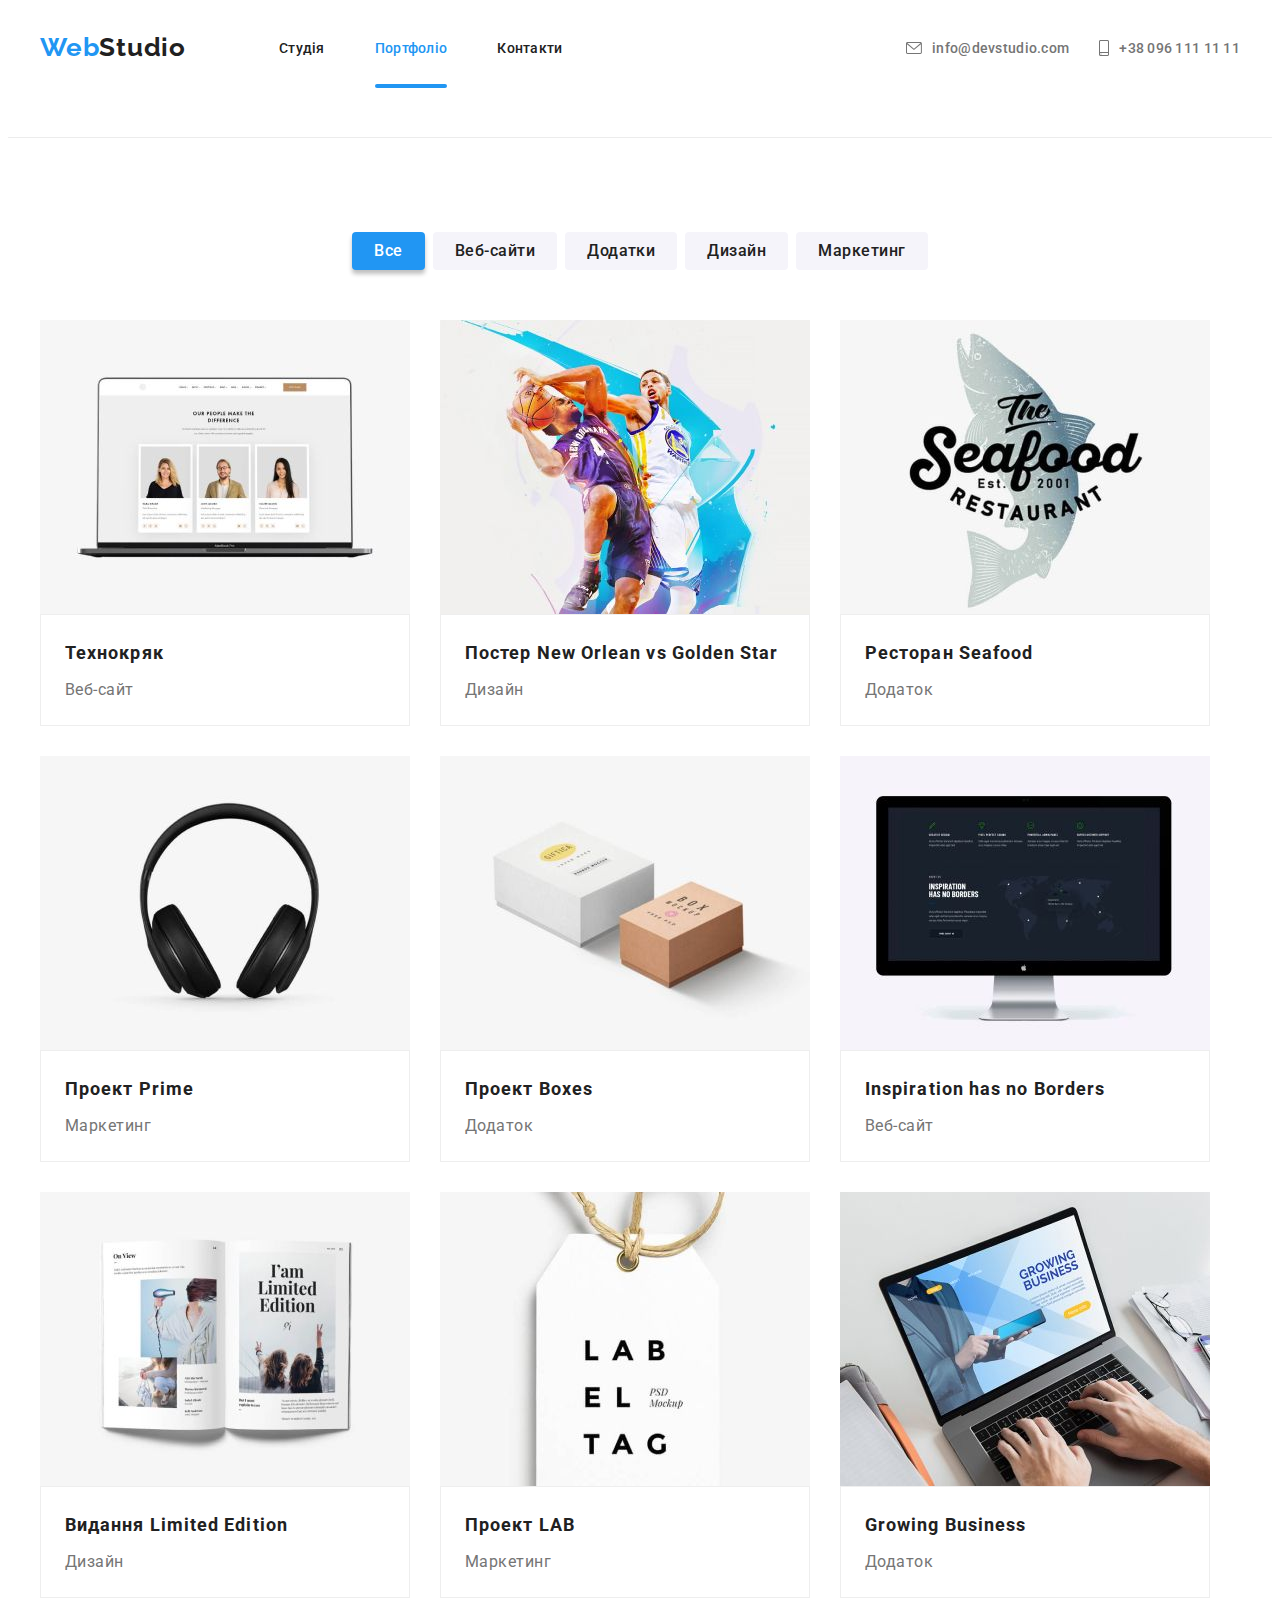
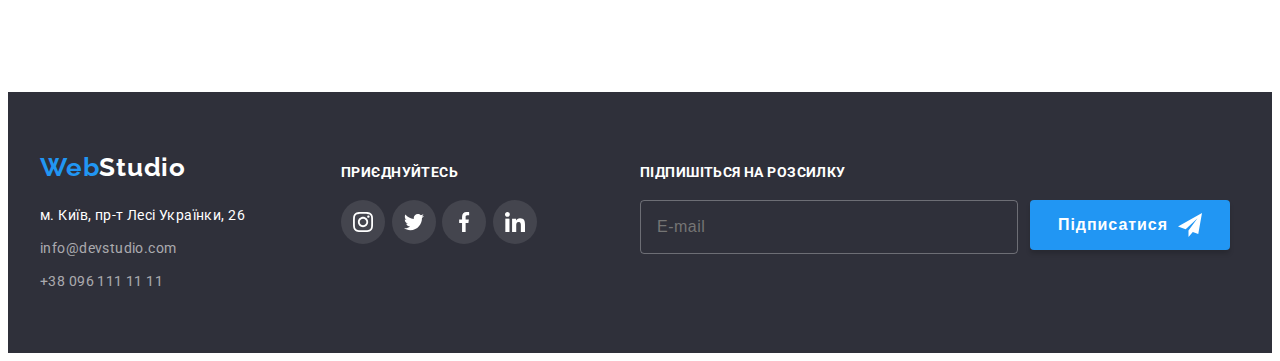
==== commit 5b800fe1: "bugfix" ====
--- a/portfolio.html
+++ b/portfolio.html
@@ -1,5 +1,5 @@
 <!DOCTYPE html>
-<html lang="ru">
+<html lang="uk">
 	<head>
 		<meta charset="UTF-8" />
 		<meta http-equiv="X-UA-Compatible" content="IE=edge" />
@@ -30,17 +30,17 @@
 				<nav class="navigation">
 					<ul class="nav-list list">
 						<li class="nav-list__item">
-							<a class="nav-list__link link" href="index.html">Студия</a>
+							<a class="nav-list__link link" href="index.html">Студія</a>
 						</li>
 						<li class="nav-list__item">
 							<a
 								class="nav-list__link nav-list__link_current link"
 								href="portfolio.html"
-								>Портфолио</a
+								>Портфоліо</a
 							>
 						</li>
 						<li class="nav-list__item">
-							<a class="nav-list__link link" href="">Контакты</a>
+							<a class="nav-list__link link" href="">Контакти</a>
 						</li>
 					</ul>
 				</nav>
@@ -79,18 +79,18 @@
 					<ul class="list">
 						<li class="mobile-menu__nav_item">
 							<a class="mobile-menu__nav_link link" href="./index.html"
-								>Студия</a
+								>Студія</a
 							>
 						</li>
 						<li class="mobile-menu__nav_item">
 							<a
 								class="mobile-menu__nav_link current link"
 								href="./portfolio.html"
-								>Портфолио</a
+								>Портфоліо</a
 							>
 						</li>
 						<li class="mobile-menu__nav_item">
-							<a class="mobile-menu__nav_link link" href="">Контакты</a>
+							<a class="mobile-menu__nav_link link" href="">Контакти</a>
 						</li>
 					</ul>
 				</div>
@@ -125,7 +125,7 @@
 		<main>
 			<section class="section">
 				<div class="container">
-					<h1 class="portfolio">Наше портфолио</h1>
+					<h1 class="portfolio">Наше портфоліо</h1>
 					<!-- PROJECTS MENU -->
 					<ul class="list button-list">
 						<li class="button-list__card">
@@ -138,12 +138,12 @@
 						</li>
 						<li class="button-list__card">
 							<button class="button-list__button" type="button">
-								Веб-сайты
+								Веб-сайти
 							</button>
 						</li>
 						<li class="button-list__card">
 							<button class="button-list__button" type="button">
-								Приложения
+								Додатки
 							</button>
 						</li>
 						<li class="button-list__card">
@@ -163,12 +163,10 @@
                 <source srcset="./images/protfolio/kryak1x.jpg 1x, ./images/protfolio/kryak2x.jpg 2x" media="(min-width: 1200px)" />
                 <source srcset="./images/protfolio/kryak-tablet1x.jpg 1x, ./images/protfolio/kryak-tablet2x.jpg 2x" media="(min-width: 768px)" />
                 <source srcset="./images/protfolio/kryak-mobile1x.jpg 1x, ./images/protfolio/kryak-mobile2x.jpg 2x" media="(min-width: 480px)" />
-                <img src="./images/protfolio/kryak-mobile1x.jpg" alt="Изображение web-сайта Технокряк" width="370" class="img-no-gap">
-              	</picture>
-								<p class="projects__overlay">
-									Технокряк это современная площадка распространения
-									коронавируса. Компании используют эту платформу для цифрового
-									шпионажа и атак на защищённые сервера конкурентов.
+                <img src="./images/protfolio/kryak-mobile1x.jpg" alt="фото проекту" width="370" class="img-no-gap">
+              	</picture>
+								<p class="projects__overlay">
+									Технокряк це сучасна платформа розповсюдження коронавірусу. Компанії використовують цю платформу для цифрового шпіонажу та атак на захищені сервера конкурентів.
 								</p>
 							</div>
 							<div class="project__wrapper size">
@@ -182,7 +180,7 @@
                 <source srcset="./images/protfolio/poster1x.jpg 1x, ./images/protfolio/poster2x.jpg 2x" media="(min-width: 1200px)" />
                 <source srcset="./images/protfolio/poster-tablet1x.jpg 1x, ./images/protfolio/poster-tablet2x.jpg 2x" media="(min-width: 768px)" />
                 <source srcset="./images/protfolio/poster-mobile1x.jpg 1x, ./images/protfolio/poster-mobile2x.jpg 2x" media="(min-width: 480px)" />
-                <img src="./images/protfolio/poster-mobile1x.jpg" alt="Изображение web-сайта Технокряк" width="370" class="img-no-gap">
+                <img src="./images/protfolio/poster-mobile1x.jpg" alt="фото проекту" width="370" class="img-no-gap">
               	</picture>
 								<p class="projects__overlay">
 									Lorem ipsum dolor sit amet consectetur adipisicing elit.
@@ -201,7 +199,7 @@
                 <source srcset="./images/protfolio/seafood1x.jpg 1x, ./images/protfolio/seafood2x.jpg 2x" media="(min-width: 1200px)" />
                 <source srcset="./images/protfolio/seafood-tablet1x.jpg 1x, ./images/protfolio/seafood-tablet2x.jpg 2x" media="(min-width: 768px)" />
                 <source srcset="./images/protfolio/seafood-mobile1x.jpg 1x, ./images/protfolio/seafood-mobile2x.jpg 2x" media="(min-width: 480px)" />
-                <img src="./images/protfolio/seafood-mobile1x.jpg" alt="Изображение web-сайта Технокряк" width="370" class="img-no-gap">
+                <img src="./images/protfolio/seafood-mobile1x.jpg" alt="фото проекту" width="370" class="img-no-gap">
               	</picture>
 								<p class="projects__overlay">
 									Lorem ipsum, dolor sit amet consectetur adipisicing elit.
@@ -211,7 +209,7 @@
 							</div>
 							<div class="project__wrapper">
 								<h2 class="project__name">Ресторан Seafood</h2>
-								<p class="project__description">Приложение</p>
+								<p class="project__description">Додаток</p>
 							</div>
 						</li>
 						<li class="projects-list__card">
@@ -220,7 +218,7 @@
                 <source srcset="./images/protfolio/prime1x.jpg 1x, ./images/protfolio/prime2x.jpg 2x" media="(min-width: 1200px)" />
                 <source srcset="./images/protfolio/prime-tablet1x.jpg 1x, ./images/protfolio/prime-tablet2x.jpg 2x" media="(min-width: 768px)" />
                 <source srcset="./images/protfolio/prime-mobile1x.jpg 1x, ./images/protfolio/prime-mobile2x.jpg 2x" media="(min-width: 480px)" />
-                <img src="./images/protfolio/prime-mobile1x.jpg" alt="Изображение web-сайта Технокряк" width="370" class="img-no-gap">
+                <img src="./images/protfolio/prime-mobile1x.jpg" alt="фото проекту" width="370" class="img-no-gap">
               	</picture>
 								<p class="projects__overlay">
 									Lorem ipsum dolor, sit amet consectetur adipisicing elit.
@@ -239,7 +237,7 @@
                 <source srcset="./images/protfolio/boxes1x.jpg 1x, ./images/protfolio/boxes2x.jpg 2x" media="(min-width: 1200px)" />
                 <source srcset="./images/protfolio/boxes-tablet1x.jpg 1x, ./images/protfolio/boxes-tablet2x.jpg 2x" media="(min-width: 768px)" />
                 <source srcset="./images/protfolio/boxes-mobile1x.jpg 1x, ./images/protfolio/boxes-mobile2x.jpg 2x" media="(min-width: 480px)" />
-                <img src="./images/protfolio/boxes-mobile1x.jpg" alt="Изображение web-сайта Технокряк" width="370" class="img-no-gap">
+                <img src="./images/protfolio/boxes-mobile1x.jpg" alt="фото проекту" width="370" class="img-no-gap">
               	</picture>
 								<p class="projects__overlay">
 									Lorem ipsum dolor sit amet consectetur adipisicing elit.
@@ -249,7 +247,7 @@
 							</div>
 							<div class="project__wrapper">
 								<h2 class="project__name">Проект Boxes</h2>
-								<p class="project__description">Приложение</p>
+								<p class="project__description">Додаток</p>
 							</div>
 						</li>
 						<li class="projects-list__card">
@@ -258,7 +256,7 @@
                 <source srcset="./images/protfolio/inspiration1x.jpg 1x, ./images/protfolio/inspiration2x.jpg 2x" media="(min-width: 1200px)" />
                 <source srcset="./images/protfolio/inspiration-tablet1x.jpg 1x, ./images/protfolio/inspiration-tablet2x.jpg 2x" media="(min-width: 768px)" />
                 <source srcset="./images/protfolio/inspiration-mobile1x.jpg 1x, ./images/protfolio/inspiration-mobile2x.jpg 2x" media="(min-width: 480px)" />
-                <img src="./images/protfolio/inspiration-mobile1x.jpg" alt="Изображение web-сайта Технокряк" width="370" class="img-no-gap">
+                <img src="./images/protfolio/inspiration-mobile1x.jpg" alt="фото проекту" width="370" class="img-no-gap">
               	</picture>
 								<p class="projects__overlay">
 									Lorem ipsum dolor sit amet, consectetur adipisicing elit.
@@ -277,7 +275,7 @@
                 <source srcset="./images/protfolio/limited1x.jpg 1x, ./images/protfolio/limited2x.jpg 2x" media="(min-width: 1200px)" />
                 <source srcset="./images/protfolio/limited-tablet1x.jpg 1x, ./images/protfolio/limited-tablet2x.jpg 2x" media="(min-width: 768px)" />
                 <source srcset="./images/protfolio/limited-mobile1x.jpg 1x, ./images/protfolio/limited-mobile2x.jpg 2x" media="(min-width: 480px)" />
-                <img src="./images/protfolio/limited-mobile1x.jpg" alt="Изображение web-сайта Технокряк" width="370" class="img-no-gap">
+                <img src="./images/protfolio/limited-mobile1x.jpg" alt="фото проекту" width="370" class="img-no-gap">
             		</picture>
 								<p class="projects__overlay">
 									Lorem ipsum dolor sit amet consectetur adipisicing elit. Esse,
@@ -286,7 +284,7 @@
 								</p>
 							</div>
 							<div class="project__wrapper">
-								<h2 class="project__name">Издание Limited Edition</h2>
+								<h2 class="project__name">Видання Limited Edition</h2>
 								<p class="project__description">Дизайн</p>
 							</div>
 						</li>
@@ -296,7 +294,7 @@
                 <source srcset="./images/protfolio/project1x.jpg 1x, ./images/protfolio/project2x.jpg 2x" media="(min-width: 1200px)" />
                 <source srcset="./images/protfolio/project-tablet1x.jpg 1x, ./images/protfolio/project-tablet2x.jpg 2x" media="(min-width: 768px)" />
                 <source srcset="./images/protfolio/project-mobile1x.jpg 1x, ./images/protfolio/project-mobile2x.jpg 2x" media="(min-width: 480px)" />
-                <img src="./images/protfolio/project-mobile1x.jpg" alt="Изображение web-сайта Технокряк" width="370" class="img-no-gap">
+                <img src="./images/protfolio/project-mobile1x.jpg" alt="фото проекту" width="370" class="img-no-gap">
               	</picture>
 								<p class="projects__overlay">
 									Lorem, ipsum dolor sit amet consectetur adipisicing elit. Rem
@@ -315,7 +313,7 @@
                 <source srcset="./images/protfolio/growing1x.jpg 1x, ./images/protfolio/growing2x.jpg 2x" media="(min-width: 1200px)" />
                 <source srcset="./images/protfolio/growing-tablet1x.jpg 1x, ./images/protfolio/growing-tablet2x.jpg 2x" media="(min-width: 768px)" />
                 <source srcset="./images/protfolio/growing-mobile1x.jpg 1x, ./images/protfolio/growing-mobile2x.jpg 2x" media="(min-width: 480px)" />
-                <img src="./images/protfolio/growing-mobile1x.jpg" alt="Изображение web-сайта Технокряк" width="370" class="img-no-gap">
+                <img src="./images/protfolio/growing-mobile1x.jpg" alt="фото проекту" width="370" class="img-no-gap">
               	</picture>
 								<p class="projects__overlay">
 									Lorem ipsum dolor sit amet consectetur adipisicing elit.
@@ -325,7 +323,7 @@
 							</div>
 							<div class="project__wrapper">
 								<h2 class="project__name">Growing Business</h2>
-								<p class="project__description">Приложение</p>
+								<p class="project__description">Додаток</p>
 							</div>
 						</li>
 					</ul>
@@ -338,14 +336,14 @@
                 <div class="footer__left">
                     <a class="logo link footer__logo" href="./index.html"><span class="logo__part">Web</span>Studio</a>
                     <address class="footer__location">
-                        <span>г. Киев, пр-т Леси Украинки, 26</span>
+                        <span>м. Київ, пр-т Лесі Українки, 26</span>
                         <a class="footer__contact_item link" href="mailto:info@devstudio.com">info@devstudio.com</a>
                         <a class="footer__contact_item link" href="tel:+380961111111">+38 096 111 11 11</a>
                     </adress>
                 </div>
                 <div class="footer__center">
                     <div class="join">
-                        <p class="join__title">присоединяйтесь</p>
+                        <p class="join__title">приєднуйтесь</p>
                     </div>
                     <div class="join__box">
                         <ul class="join__list list">
@@ -382,12 +380,12 @@
                 </div>
                 <div class="footer__right">
                     <div class="footer__form">
-                    <label for="email-input-form" class="join__title footer__label">Подпишитесь на рассылку</label>
+                    <label for="email-input-form" class="join__title footer__label">підпишіться на розсилку</label>
                     <input type="email" placeholder="E-mail" class="footer__input" name="email" id="email-input-form" />
                     </div>
                     <div class="footer__button_wrapper">
                         <button type="submit" class="footer__button">
-                            <span>Подписаться</span>
+                            <span>Підписатися</span>
                             <svg class="footer__button_icon" width="24" height="24">
                                 <use href="./images/icons.svg#telegram-icon"></use>
                             </svg>
--- a/css/portfolio.min.css
+++ b/css/portfolio.min.css
@@ -1,2 +1,2 @@
-:root{--primary-font-family: "Roboto", sans-serif;--primary-text-color-theme-dark: #2196f3;--primary-text-color-theme-light: #212121;--secondary-text-color-theme-dark: #ffffff;--secondary-text-color-theme-light: #757575;--container-items: 1}body{font-family:"Roboto", sans-serif, "Raleway", sans-serif;color:#212121}h1,h2,h3,h4,p{margin-top:0;margin-bottom:0}ul{margin-top:0;margin-bottom:0;padding-left:0}img{display:block}address{font-style:normal}.list{list-style:none}.link{text-decoration:none}.section{padding-top:60px;padding-bottom:60px;min-width:320px}@media screen and (min-width: 1200px){.section{padding-top:94px;padding-bottom:94px}}.section__title{font-style:normal;font-weight:bold;font-size:36px;line-height:1.17;text-align:center;letter-spacing:0.03em;margin-bottom:30px}@media screen and (min-width: 1200px){.section__title{margin-bottom:50px}}img{display:block;max-width:100%;height:auto;width:100%}.img-no-gap{display:block}.container{min-width:320px;margin-left:auto;margin-right:auto;padding:0 calc(30px / 2)}@media screen and (min-width: 480px){.container{width:480px}}@media screen and (min-width: 768px){.container{width:768px}}@media screen and (min-width: 1200px){.container{width:1200px}}@media screen and (min-width: 768px){.mobile-menu{display:none}.mobile-menu-button{display:none}}.header{padding-top:16px;padding-bottom:16px;border-bottom:1px solid #ececec;background-color:var(--secondary-text-color-theme-dark)}@media screen and (min-width: 768px){.header{padding:0;height:80px}}@media screen and (min-width: 1200px){.header{padding-top:24px;padding-bottom:25px}}.header__container{display:flex;justify-content:space-between;align-items:center}.navigation{display:flex;align-items:center}@media screen and (min-width: 768px){.navigation{margin-top:32px;margin-bottom:32px}}@media screen and (min-width: 1200px){.navigation{margin-top:0px;margin-bottom:0px}}.nav-list{display:none}.nav-list__item:not(:last-child){margin-right:50px}@media screen and (min-width: 768px){.nav-list{display:flex;align-items:center}}.nav-list__link{font-style:normal;font-weight:500;font-size:14px;line-height:16px;letter-spacing:0.02em;transition:color 250ms cubic-bezier(0.4, 0, 0.2, 1);color:var(--primary-text-color-theme-light)}.nav-list__link:hover,.nav-list__link:focus{color:var(--primary-text-color-theme-dark)}.nav-list__link_current{position:relative;color:var(--primary-text-color-theme-dark)}.nav-list__link_current::after{content:"";position:absolute;left:0;height:4px;width:100%;bottom:-30px;border-radius:2px;background-color:var(--primary-text-color-theme-dark)}@media screen and (min-width: 1200px){.nav-list__link::after{bottom:-32px}}.header__contacts{display:none}@media screen and (min-width: 768px){.header__contacts{display:flex;flex-direction:column}.header__contacts_email_icon{width:14px;height:10px;margin-right:10px;fill:var(--secondary-text-color-theme-light)}.header__contacts_phone_icon{width:10px;height:14px;margin-right:10px;fill:var(--secondary-text-color-theme-light)}.header__contacts_item{display:flex;align-items:center;font-weight:500;font-size:12px;line-height:14px;letter-spacing:0.02em;color:var(--secondary-text-color-theme-light)}.header__contacts_item:not(:last-child){margin-bottom:10px}}@media screen and (min-width: 1200px){.header__contacts{flex-direction:row;display:flex;align-items:center;margin-left:auto}.header__contacts_item{font-size:14px;line-height:16px;transition:color 250ms cubic-bezier(0.4, 0, 0.2, 1),fill 250ms cubic-bezier(0.4, 0, 0.2, 1)}.header__contacts_item:hover,.header__contacts_item:focus,.header__contacts_item:hover .header__contacts_icon,.header__contacts_item:focus .header__contacts_icon{color:var(--primary-text-color-theme-dark);fill:var(--primary-text-color-theme-dark)}.header__contacts_item:not(:last-child){margin-right:30px}.header__contacts_item:first-child{margin-bottom:0}.header__contacts_email_icon{width:16px;height:12px}.header__contacts_phone_icon{width:10px;height:16px}}.mobile-menu-button{display:flex;align-items:center;justify-content:center;position:absolute;top:10px;right:15px;width:40px;height:40px;background-color:transparent;border:none;padding:0;line-height:0}.mobile-menu-button .mobile-menu-button__icon{fill:var(--primary-text-color-theme-light);transition:fill 250ms cubic-bezier(0.4, 0, 0.2, 1)}.mobile-menu-button .mobile-menu-button__icon:hover,.mobile-menu-button .mobile-menu-button__icon:focus{fill:var(--primary-text-color-theme-dark)}@media screen and (min-width: 768px){.mobile-menu-button{display:none}}.mobile-menu__close_button{display:flex;align-items:center;justify-content:center;position:absolute;top:10px;right:15px;width:40px;height:40px;background-color:transparent;border:none;padding:0;line-height:0}.mobile-menu__close_icon{fill:var(--primary-text-color-theme-light);transition:fill 250ms cubic-bezier(0.4, 0, 0.2, 1)}.mobile-menu__close_icon:hover,.mobile-menu__close_icon:focus{fill:var(--primary-text-color-theme-dark)}.mobile-menu{display:flex;flex-direction:column;position:fixed;z-index:10;top:0;left:0;width:100vw;min-width:320px;height:100vh;min-height:100%;padding:48px 40px;overflow:auto;transition:opacity 250ms cubic-bezier(0.4, 0, 0.2, 1),visibility 250ms cubic-bezier(0.4, 0, 0.2, 1);background-color:var(--secondary-text-color-theme-dark)}.mobile-menu_is-hidden{opacity:0;visibility:hidden;pointer-events:none}.mobile-menu__top{margin-right:auto}.mobile-menu__nav_item:not(:last-child){margin-bottom:32px}.mobile-menu__nav_link{font-style:normal;font-weight:500;font-size:40px;line-height:47px;letter-spacing:0.02em;color:var(--primary-text-color-theme-light);transition:color 250ms cubic-bezier(0.4, 0, 0.2, 1)}.mobile-menu__nav_link.current{color:var(--primary-text-color-theme-dark)}.mobile-menu__middle{margin-top:auto;margin-right:auto}.mobile-menu__phone{display:block;font-weight:500;font-size:34px;line-height:40px;letter-spacing:0.02em;margin-bottom:32px;color:var(--primary-text-color-theme-dark)}.mobile-menu__email{display:block;font-weight:500;font-size:24px;line-height:28px;letter-spacing:0.02em;margin-bottom:64px;color:var(--secondary-text-color-theme-light)}.mobile-menu__bottom{display:flex}.mobile-menu__social-item:not(:last-child){border-right:1px solid rgba(33,33,33,0.2);padding-right:10px}.mobile-menu__social-item:not(:first-child){padding-left:10px}.mobile-menu__social_link{font-style:normal;font-weight:500;font-size:18px;line-height:22px;letter-spacing:0.02em;color:var(--primary-text-color-theme-dark)}.logo{font-family:'Raleway';font-weight:700;font-size:24px;line-height:28px;letter-spacing:0.03em;color:var(--primary-text-color-theme-light)}@media screen and (min-width: 1200px){.logo{margin-right:93px;font-size:26px;line-height:31px}}.logo__part{color:var(--primary-text-color-theme-dark)}.logo{font-family:'Raleway';font-weight:700;font-size:24px;line-height:28px;letter-spacing:0.03em;color:var(--primary-text-color-theme-light)}@media screen and (min-width: 1200px){.logo{margin-right:93px;font-size:26px;line-height:31px}}.logo__part{color:var(--primary-text-color-theme-dark)}.footer__logo{color:var(--secondary-text-color-theme-dark)}.footer{background-color:#2f303a;min-width:320px;margin-left:auto;margin-right:auto;padding-top:60px;padding-bottom:60px}.footer__location{margin-top:20px;text-align:center;font-style:normal;font-weight:400;font-size:14px;line-height:24px;letter-spacing:0.03em;color:var(--secondary-text-color-theme-dark)}@media screen and (min-width: 1200px){.footer__location{display:flex;flex-direction:column;text-align:left}}.footer__box{display:block;margin-left:auto;margin-right:auto}@media screen and (min-width: 768px){.footer__box{display:block;position:relative}}@media screen and (min-width: 1200px){.footer__box{display:flex;flex-direction:row;align-items:flex-start}}.footer__left{text-align:center}@media screen and (min-width: 768px){.footer__left{width:232px;margin-left:76px}}@media screen and (min-width: 1200px){.footer__left{margin-left:0px;width:231px;text-align:left}}.footer__contact_item{display:block;margin-top:8px;font-style:normal;text-decoration:none;font-weight:400;font-size:14px;line-height:24px;letter-spacing:0.03em;color:rgba(255,255,255,0.6)}@media screen and (min-width: 1200px){.footer__contact_item{margin-top:9px}}.footer__center{width:206px;margin-top:60px;margin-bottom:60px;margin-right:auto;margin-left:auto}@media screen and (min-width: 768px){.footer__center{position:absolute;top:0;right:0;margin-top:5px;margin-right:89px}}@media screen and (min-width: 1200px){.footer__center{position:relative;margin-left:70px;margin-top:12px;margin-right:93px;margin-bottom:0px}}.join__list{display:flex;justify-content:space-between;margin-right:10px;position:relative}.join__link{display:flex;align-items:center;justify-content:center;width:44px;height:44px;background-color:rgba(255,255,255,0.1);border-radius:50%;transition:background-color 250ms cubic-bezier(0.4, 0, 0.2, 1)}.join__link:hover>.join__icon,.join__link:focus>.join__icon{fill:var(--secondary-text-color-theme-dark)}.join__link:hover,.join__link:focus{background-color:var(--primary-text-color-theme-dark);background-image:none}.join__icon{fill:var(--secondary-text-color-theme-dark)}.join{display:flex;justify-content:center}@media screen and (min-width: 1200px){.join{justify-content:flex-start}}.join__box{display:flex;flex-direction:column;margin-top:20px}.join__title{color:#ffffff;font-style:normal;font-weight:bold;font-size:14px;line-height:16 px;letter-spacing:0.03em;text-transform:uppercase}.footer__form{display:flex;flex-direction:column;align-items:center}@media screen and (min-width: 1200px){.footer__form{display:flex;align-items:flex-start}}.footer__label{margin-bottom:20px}.footer__input{display:block;padding-left:16px;border:1px solid rgba(255,255,255,0.3);border-radius:4px;background-color:transparent;width:450px;height:50px;font-style:normal;font-weight:400;font-size:16px;line-height:20px;letter-spacing:0.03em;color:rgba(255,255,255,0.6)}@media screen and (min-width: 480px){.footer__input{margin-left:auto;margin-right:auto}}@media screen and (min-width: 1200px){.footer__input{width:358px}}.footer__right{display:block;margin-top:60px;width:100%}@media screen and (min-width: 1200px){.footer__right{display:flex;width:auto;margin-top:0px;padding-top:12px}}.footer__button_wrapper{display:block;margin-top:20px}@media screen and (min-width: 1200px){.footer__button_wrapper{margin-top:36px;margin-left:12px}}.footer__button{display:flex;margin-left:auto;margin-right:auto;justify-content:center;align-items:center;width:200px;height:50px;background-color:var(--primary-text-color-theme-dark);color:var(--secondary-text-color-theme-dark);box-shadow:0px 4px 4px rgba(0,0,0,0.15);transition:background-color 250ms cubic-bezier(0.4, 0, 0.2, 1);border-radius:4px;border:none;font-style:normal;font-weight:700;font-size:16px;line-height:30px;letter-spacing:0.06em}.footer__button:hover,.footer__button:focus{background-color:#188ce8;color:var(--secondary-text-color-theme-dark)}.footer__button_icon{fill:var(--secondary-text-color-theme-dark);margin-left:10px}.portfolio{display:none}.projects-list{display:flex;flex-wrap:wrap;margin-left:-30px;margin-top:-30px}@media screen and (max-width: 767px){.projects-list{margin-left:auto;margin-right:auto}}.projects-list__card{transition:box-shadow 250ms cubic-bezier(0.4, 0, 0.2, 1);flex-basis:calc(480px / 1 - 30px)}@media screen and (max-width: 767px){.projects-list__card:not(:last-child){margin-bottom:30px}}@media screen and (min-width: 768px){.projects-list__card{flex-basis:calc(768px / 2 - 30px);margin-top:30px;margin-left:30px}}@media screen and (min-width: 1200px){.projects-list__card{flex-basis:calc(1200px / 3 - 30px)}}.projects-list__card:hover,.projects-list__card:focus{box-shadow:0px 1px 1px rgba(0,0,0,0.12),0px 4px 4px rgba(0,0,0,0.06),1px 4px 6px rgba(0,0,0,0.16)}.project__wrapper{border:1px solid #eeeeee;box-sizing:border-box;padding:20px 24px}@media screen and (min-width: 768px){.size{height:148px}}@media screen and (min-width: 1200px){.size{height:112px}}.project__name{font-style:normal;font-weight:bold;font-size:18px;line-height:2;letter-spacing:0.06em;text-align:left;margin-bottom:4px}.project__description{font-style:normal;font-weight:normal;font-size:16px;line-height:1.88;letter-spacing:0.03em;color:var(--secondary-text-color-theme-light)}.projects__wrapper{position:relative;overflow:hidden}.projects__overlay{position:absolute;overflow:auto;height:100%;width:100%;top:0;left:0;font-style:normal;font-weight:400;font-size:18px;line-height:28px;letter-spacing:0.03em;color:var(--secondary-text-color-theme-dark);background-color:var(--primary-text-color-theme-dark);padding:63px 24px;transition:transform 250ms cubic-bezier(0.4, 0, 0.2, 1);transform:translateY(100%)}.projects-list__card:hover .projects__overlay{transform:translateY(0%)}.button-list{display:flex;flex-wrap:wrap;margin-bottom:40px}@media screen and (min-width: 768px){.button-list{flex-wrap:nowrap;justify-content:center;margin-bottom:30px}}@media screen and (min-width: 1200px){.button-list{margin-bottom:50px}}.button-list__item:not(:last-child){margin-right:8px;margin-bottom:15px}@media screen and (min-width: 768px){.button-list__item:not(:last-child){margin-bottom:0px}}.button-list__card{align-items:center;margin-left:4px;margin-right:4px}@media screen and (max-width: 767px){.button-list__card:not(:last-child){margin-right:8px;margin-bottom:15px}}.button-list__button{padding:6px 22px 6px 22px;font-family:inherit;font-style:normal;font-weight:500;font-size:16px;line-height:1.63;text-align:center;letter-spacing:0.03em;color:inherit;background-color:#f5f4fa;border:none;border-radius:4px;transition:background-color 250ms cubic-bezier(0.4, 0, 0.2, 1)}.button-list__button:hover,.button-list__button:focus{background-color:var(--primary-text-color-theme-dark);color:var(--secondary-text-color-theme-dark);box-shadow:0px 4px 4px rgba(0,0,0,0.25)}.button-list__button_current{box-shadow:0px 4px 4px rgba(0,0,0,0.25);color:var(--secondary-text-color-theme-dark);background:var(--primary-text-color-theme-dark)}
+:root{--primary-font-family: "Roboto", sans-serif;--primary-text-color-theme-dark: #2196f3;--primary-text-color-theme-light: #212121;--secondary-text-color-theme-dark: #ffffff;--secondary-text-color-theme-light: #757575;--container-items: 1}body{font-family:"Roboto", sans-serif, "Raleway", sans-serif;color:#212121}h1,h2,h3,h4,p{margin-top:0;margin-bottom:0}ul{margin-top:0;margin-bottom:0;padding-left:0}img{display:block}address{font-style:normal}.list{list-style:none}.link{text-decoration:none}.section{padding-top:60px;padding-bottom:60px;min-width:320px}@media screen and (min-width: 1200px){.section{padding-top:94px;padding-bottom:94px}}.section__title{font-weight:700;font-size:28px;line-height:33px;text-align:center;letter-spacing:0.03em;margin-bottom:30px}@media screen and (min-width: 1200px){.section__title{margin-bottom:50px;font-size:36px;line-height:42px}}img{display:block;max-width:100%;height:auto;width:100%}.img-no-gap{display:block}.container{min-width:320px;margin-left:auto;margin-right:auto;padding:0 calc(30px / 2)}@media screen and (min-width: 480px){.container{width:480px}}@media screen and (min-width: 768px){.container{width:768px}}@media screen and (min-width: 1200px){.container{width:1200px}}@media screen and (min-width: 768px){.mobile-menu{display:none}.mobile-menu-button{display:none}}.header{padding-top:16px;padding-bottom:16px;border-bottom:1px solid #ececec;background-color:var(--secondary-text-color-theme-dark)}@media screen and (min-width: 768px){.header{padding:0;height:80px}}@media screen and (min-width: 1200px){.header{padding-top:24px;padding-bottom:25px}}.header__container{display:flex;justify-content:space-between;align-items:center;position:relative}.navigation{display:flex;align-items:center}@media screen and (min-width: 768px){.navigation{margin-top:32px;margin-bottom:32px}}@media screen and (min-width: 1200px){.navigation{margin-top:0px;margin-bottom:0px}}.nav-list{display:none}.nav-list__item:not(:last-child){margin-right:50px}@media screen and (min-width: 768px){.nav-list{display:flex;align-items:center}}.nav-list__link{font-style:normal;font-weight:500;font-size:14px;line-height:16px;letter-spacing:0.02em;transition:color 250ms cubic-bezier(0.4, 0, 0.2, 1);color:var(--primary-text-color-theme-light)}.nav-list__link:hover,.nav-list__link:focus{color:var(--primary-text-color-theme-dark)}.nav-list__link_current{position:relative;color:var(--primary-text-color-theme-dark)}.nav-list__link_current::after{content:"";position:absolute;left:0;height:4px;width:100%;bottom:-30px;border-radius:2px;background-color:var(--primary-text-color-theme-dark)}@media screen and (min-width: 1200px){.nav-list__link::after{bottom:-32px}}.header__contacts{display:none}@media screen and (min-width: 768px){.header__contacts{display:flex;flex-direction:column}.header__contacts_email_icon{width:14px;height:10px;margin-right:10px;fill:var(--secondary-text-color-theme-light)}.header__contacts_phone_icon{width:10px;height:14px;margin-right:10px;fill:var(--secondary-text-color-theme-light)}.header__contacts_item{display:flex;align-items:center;font-weight:500;font-size:12px;line-height:14px;letter-spacing:0.02em;color:var(--secondary-text-color-theme-light)}.header__contacts_item:not(:last-child){margin-bottom:10px}}@media screen and (min-width: 1200px){.header__contacts{flex-direction:row;display:flex;align-items:center;margin-left:auto}.header__contacts_item{font-size:14px;line-height:16px;transition:color 250ms cubic-bezier(0.4, 0, 0.2, 1),fill 250ms cubic-bezier(0.4, 0, 0.2, 1)}.header__contacts_item:hover,.header__contacts_item:focus,.header__contacts_item:hover .header__contacts_icon,.header__contacts_item:focus .header__contacts_icon{color:var(--primary-text-color-theme-dark);fill:var(--primary-text-color-theme-dark)}.header__contacts_item:not(:last-child){margin-right:30px}.header__contacts_item:first-child{margin-bottom:0}.header__contacts_email_icon{width:16px;height:12px}.header__contacts_phone_icon{width:10px;height:16px}}.mobile-menu-button{display:flex;align-items:center;justify-content:center;position:absolute;top:-5px;right:15px;width:40px;height:40px;background-color:transparent;border:none;padding:0;line-height:0}.mobile-menu-button .mobile-menu-button__icon{fill:var(--primary-text-color-theme-light);transition:fill 250ms cubic-bezier(0.4, 0, 0.2, 1)}.mobile-menu-button .mobile-menu-button__icon:hover,.mobile-menu-button .mobile-menu-button__icon:focus{fill:var(--primary-text-color-theme-dark)}@media screen and (min-width: 768px){.mobile-menu-button{display:none}}.mobile-menu__close_button{display:flex;align-items:center;justify-content:center;position:absolute;top:10px;right:15px;width:40px;height:40px;background-color:transparent;border:none;padding:0;line-height:0}.mobile-menu__close_icon{fill:var(--primary-text-color-theme-light);transition:fill 250ms cubic-bezier(0.4, 0, 0.2, 1)}.mobile-menu__close_icon:hover,.mobile-menu__close_icon:focus{fill:var(--primary-text-color-theme-dark)}.mobile-menu{display:flex;flex-direction:column;position:absolute;position:fixed;z-index:10;top:0;left:0;width:100vw;min-width:320px;height:100vh;min-height:100%;padding:48px 40px;overflow:auto;transition:opacity 250ms cubic-bezier(0.4, 0, 0.2, 1),visibility 250ms cubic-bezier(0.4, 0, 0.2, 1);background-color:var(--secondary-text-color-theme-dark)}.mobile-menu_is-hidden{opacity:0;visibility:hidden;pointer-events:none}.mobile-menu__top{margin-right:auto}.mobile-menu__nav_item:not(:last-child){margin-bottom:32px}.mobile-menu__nav_link{font-style:normal;font-weight:500;font-size:40px;line-height:47px;letter-spacing:0.02em;color:var(--primary-text-color-theme-light);transition:color 250ms cubic-bezier(0.4, 0, 0.2, 1)}.mobile-menu__nav_link.current{color:var(--primary-text-color-theme-dark)}.mobile-menu__middle{margin-top:10px;margin-right:auto}.mobile-menu__phone{display:block;font-weight:500;font-size:34px;line-height:40px;letter-spacing:0.02em;margin-bottom:32px;color:var(--primary-text-color-theme-dark)}.mobile-menu__email{display:block;font-weight:500;font-size:24px;line-height:28px;letter-spacing:0.02em;margin-bottom:64px;color:var(--secondary-text-color-theme-light)}.mobile-menu__bottom{display:flex}.mobile-menu__social-item:not(:last-child){border-right:1px solid rgba(33,33,33,0.2);padding-right:10px}.mobile-menu__social-item:not(:first-child){padding-left:10px}.mobile-menu__social_link{font-style:normal;font-weight:500;font-size:18px;line-height:22px;letter-spacing:0.02em;color:var(--primary-text-color-theme-dark)}.logo{font-family:'Raleway';font-weight:700;font-size:24px;line-height:28px;letter-spacing:0.03em;color:var(--primary-text-color-theme-light)}@media screen and (min-width: 1200px){.logo{margin-right:93px;font-size:26px;line-height:31px}}.logo__part{color:var(--primary-text-color-theme-dark)}.logo{font-family:'Raleway';font-weight:700;font-size:24px;line-height:28px;letter-spacing:0.03em;color:var(--primary-text-color-theme-light)}@media screen and (min-width: 1200px){.logo{margin-right:93px;font-size:26px;line-height:31px}}.logo__part{color:var(--primary-text-color-theme-dark)}.footer__logo{color:var(--secondary-text-color-theme-dark)}.footer{background-color:#2f303a;min-width:320px;margin-left:auto;margin-right:auto;padding-top:60px;padding-bottom:60px}.footer__location{margin-top:20px;text-align:center;font-style:normal;font-weight:400;font-size:14px;line-height:24px;letter-spacing:0.03em;color:var(--secondary-text-color-theme-dark)}@media screen and (min-width: 1200px){.footer__location{display:flex;flex-direction:column;text-align:left}}.footer__box{display:block;margin-left:auto;margin-right:auto}@media screen and (min-width: 768px){.footer__box{display:block;position:relative}}@media screen and (min-width: 1200px){.footer__box{display:flex;flex-direction:row;align-items:flex-start}}.footer__left{text-align:center}@media screen and (min-width: 768px){.footer__left{width:232px;margin-left:76px}}@media screen and (min-width: 1200px){.footer__left{margin-left:0px;width:231px;text-align:left}}.footer__contact_item{display:block;margin-top:8px;font-style:normal;text-decoration:none;font-weight:400;font-size:14px;line-height:24px;letter-spacing:0.03em;color:rgba(255,255,255,0.6)}@media screen and (min-width: 1200px){.footer__contact_item{margin-top:9px}}.footer__center{width:206px;margin-top:60px;margin-bottom:60px;margin-right:auto;margin-left:auto}@media screen and (min-width: 768px){.footer__center{position:absolute;top:0;right:0;margin-top:5px;margin-right:89px}}@media screen and (min-width: 1200px){.footer__center{position:relative;margin-left:70px;margin-top:12px;margin-right:93px;margin-bottom:0px}}.join__list{display:flex;justify-content:space-between;margin-right:10px;position:relative}.join__link{display:flex;align-items:center;justify-content:center;width:44px;height:44px;background-color:rgba(255,255,255,0.1);border-radius:50%;transition:background-color 250ms cubic-bezier(0.4, 0, 0.2, 1)}.join__link:hover>.join__icon,.join__link:focus>.join__icon{fill:var(--secondary-text-color-theme-dark)}.join__link:hover,.join__link:focus{background-color:var(--primary-text-color-theme-dark);background-image:none}.join__icon{fill:var(--secondary-text-color-theme-dark)}.join{display:flex;justify-content:center}@media screen and (min-width: 1200px){.join{justify-content:flex-start}}.join__box{display:flex;flex-direction:column;margin-top:20px}.join__title{color:#ffffff;font-style:normal;font-weight:bold;font-size:14px;line-height:16 px;letter-spacing:0.03em;text-transform:uppercase}.footer__form{display:flex;flex-direction:column;align-items:center}@media screen and (min-width: 1200px){.footer__form{display:flex;align-items:flex-start}}.footer__label{margin-bottom:20px}.footer__input{display:block;padding-left:16px;border:1px solid rgba(255,255,255,0.3);border-radius:4px;background-color:transparent;width:450px;height:50px;font-style:normal;font-weight:400;font-size:16px;line-height:20px;letter-spacing:0.03em;color:rgba(255,255,255,0.6)}@media screen and (min-width: 480px){.footer__input{margin-left:auto;margin-right:auto}}@media screen and (min-width: 1200px){.footer__input{width:358px}}.footer__right{display:block;margin-top:60px;width:100%}@media screen and (min-width: 1200px){.footer__right{display:flex;width:auto;margin-top:0px;padding-top:12px}}.footer__button_wrapper{display:block;margin-top:20px}@media screen and (min-width: 1200px){.footer__button_wrapper{margin-top:36px;margin-left:12px}}.footer__button{display:flex;margin-left:auto;margin-right:auto;justify-content:center;align-items:center;width:200px;height:50px;background-color:var(--primary-text-color-theme-dark);color:var(--secondary-text-color-theme-dark);box-shadow:0px 4px 4px rgba(0,0,0,0.15);transition:background-color 250ms cubic-bezier(0.4, 0, 0.2, 1);border-radius:4px;border:none;font-style:normal;font-weight:700;font-size:16px;line-height:30px;letter-spacing:0.06em}.footer__button:hover,.footer__button:focus{background-color:#188ce8;color:var(--secondary-text-color-theme-dark)}.footer__button_icon{fill:var(--secondary-text-color-theme-dark);margin-left:10px}.portfolio{display:none}.projects-list{display:flex;flex-wrap:wrap;margin-left:-30px;margin-top:-30px}@media screen and (max-width: 767px){.projects-list{margin-left:auto;margin-right:auto}}.projects-list__card{transition:box-shadow 250ms cubic-bezier(0.4, 0, 0.2, 1);flex-basis:calc(480px / 1 - 30px)}@media screen and (max-width: 767px){.projects-list__card:not(:last-child){margin-bottom:30px}}@media screen and (min-width: 768px){.projects-list__card{flex-basis:calc(768px / 2 - 30px);margin-top:30px;margin-left:30px}}@media screen and (min-width: 1200px){.projects-list__card{flex-basis:calc(1200px / 3 - 30px)}}.projects-list__card:hover,.projects-list__card:focus{box-shadow:0px 1px 1px rgba(0,0,0,0.12),0px 4px 4px rgba(0,0,0,0.06),1px 4px 6px rgba(0,0,0,0.16)}.project__wrapper{border:1px solid #eeeeee;box-sizing:border-box;padding:20px 24px}@media screen and (min-width: 768px){.size{height:148px}}@media screen and (min-width: 1200px){.size{height:112px}}.project__name{font-style:normal;font-weight:bold;font-size:18px;line-height:2;letter-spacing:0.06em;text-align:left;margin-bottom:4px}.project__description{font-style:normal;font-weight:normal;font-size:16px;line-height:1.88;letter-spacing:0.03em;color:var(--secondary-text-color-theme-light)}.projects__wrapper{position:relative;overflow:hidden}.projects__overlay{position:absolute;overflow:auto;height:100%;width:100%;top:0;left:0;font-style:normal;font-weight:400;font-size:18px;line-height:28px;letter-spacing:0.03em;color:var(--secondary-text-color-theme-dark);background-color:var(--primary-text-color-theme-dark);padding:63px 24px;transition:transform 250ms cubic-bezier(0.4, 0, 0.2, 1);transform:translateY(100%)}.projects-list__card:hover .projects__overlay{transform:translateY(0%)}.button-list{display:flex;flex-wrap:wrap;margin-bottom:70px}@media screen and (min-width: 768px){.button-list{flex-wrap:nowrap;justify-content:center;margin-bottom:30px}}@media screen and (min-width: 1200px){.button-list{margin-bottom:50px}}.button-list__item:not(:last-child){margin-right:8px;margin-bottom:15px}@media screen and (min-width: 768px){.button-list__item:not(:last-child){margin-bottom:0px}}.button-list__card{align-items:center;margin-left:4px;margin-right:4px}@media screen and (max-width: 767px){.button-list__card:not(:last-child){margin-right:8px;margin-bottom:15px}}.button-list__button{padding:6px 22px 6px 22px;font-family:inherit;font-style:normal;font-weight:500;font-size:16px;line-height:1.63;text-align:center;letter-spacing:0.03em;color:inherit;background-color:#f5f4fa;border:none;border-radius:4px;transition:background-color 250ms cubic-bezier(0.4, 0, 0.2, 1)}.button-list__button:hover,.button-list__button:focus{background-color:var(--primary-text-color-theme-dark);color:var(--secondary-text-color-theme-dark);box-shadow:0px 4px 4px rgba(0,0,0,0.25)}.button-list__button_current{box-shadow:0px 4px 4px rgba(0,0,0,0.25);color:var(--secondary-text-color-theme-dark);background:var(--primary-text-color-theme-dark)}
 /*# sourceMappingURL=portfolio.min.css.map */